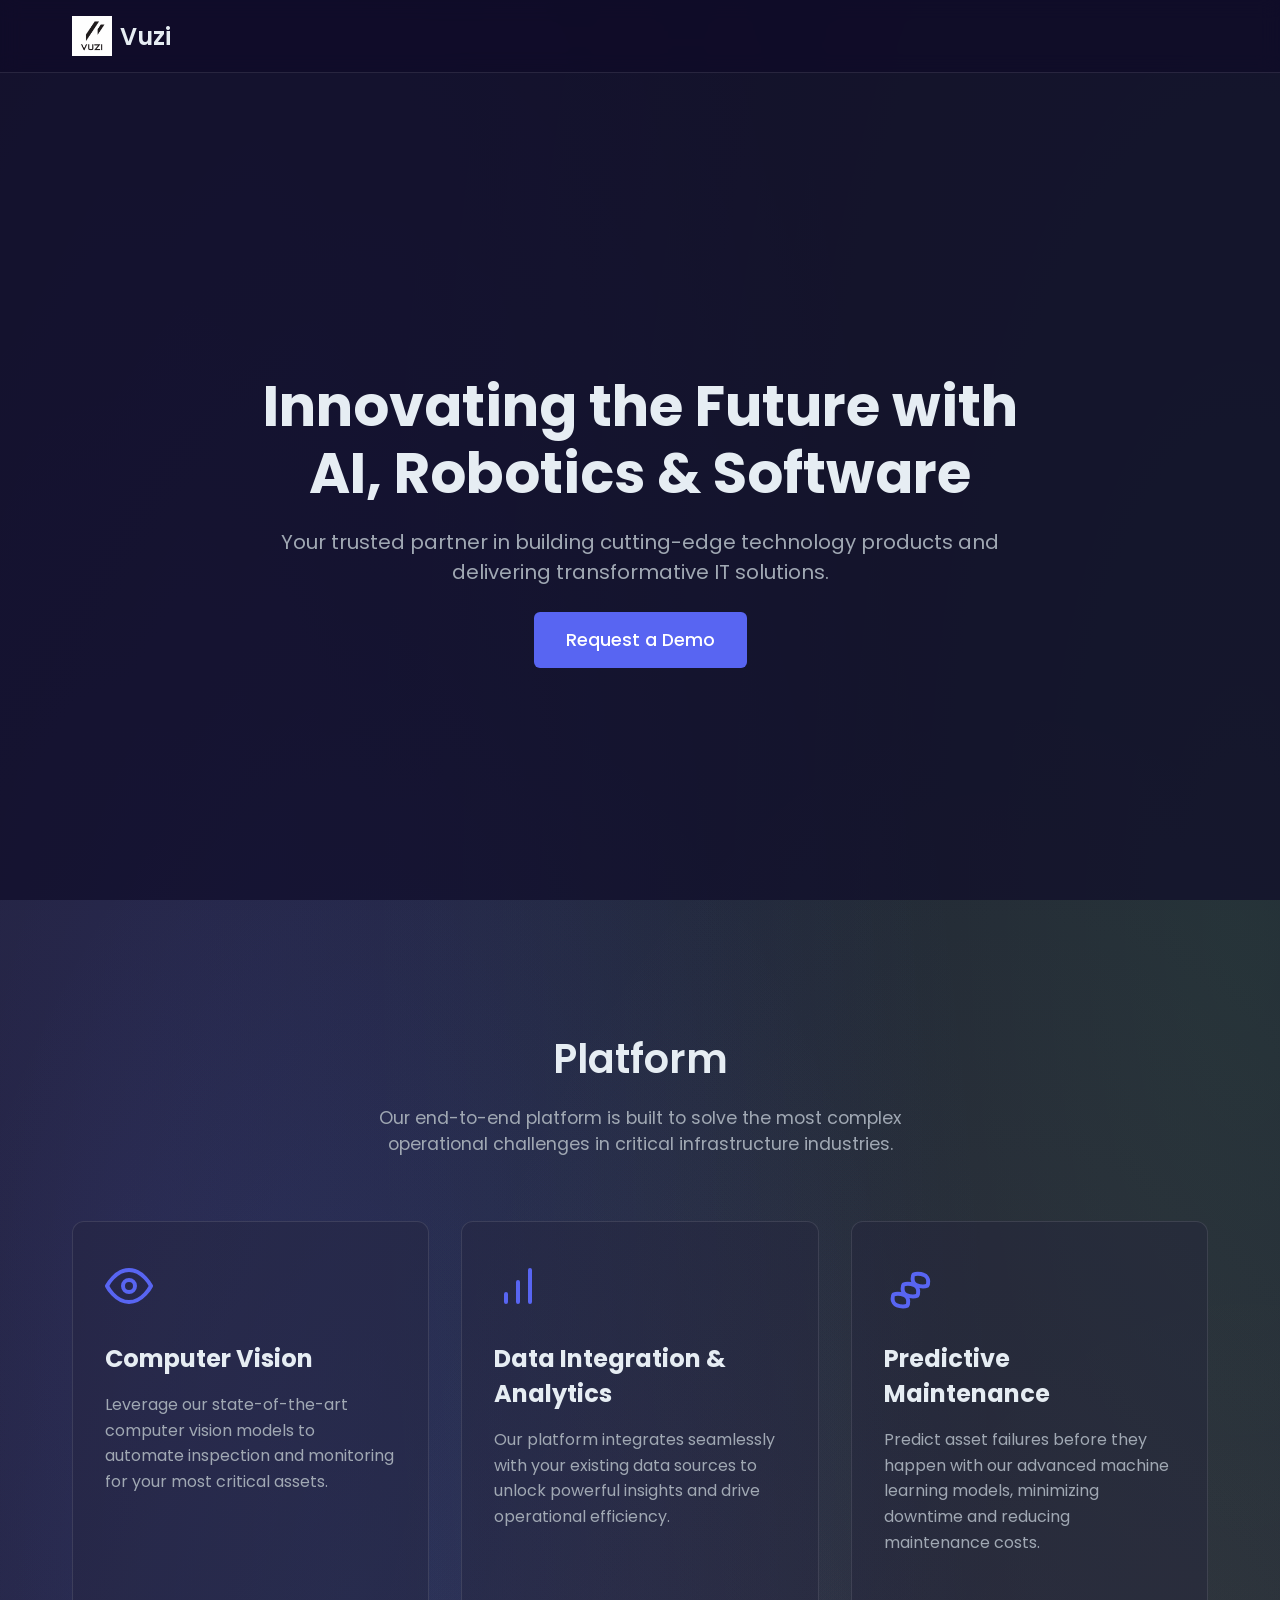
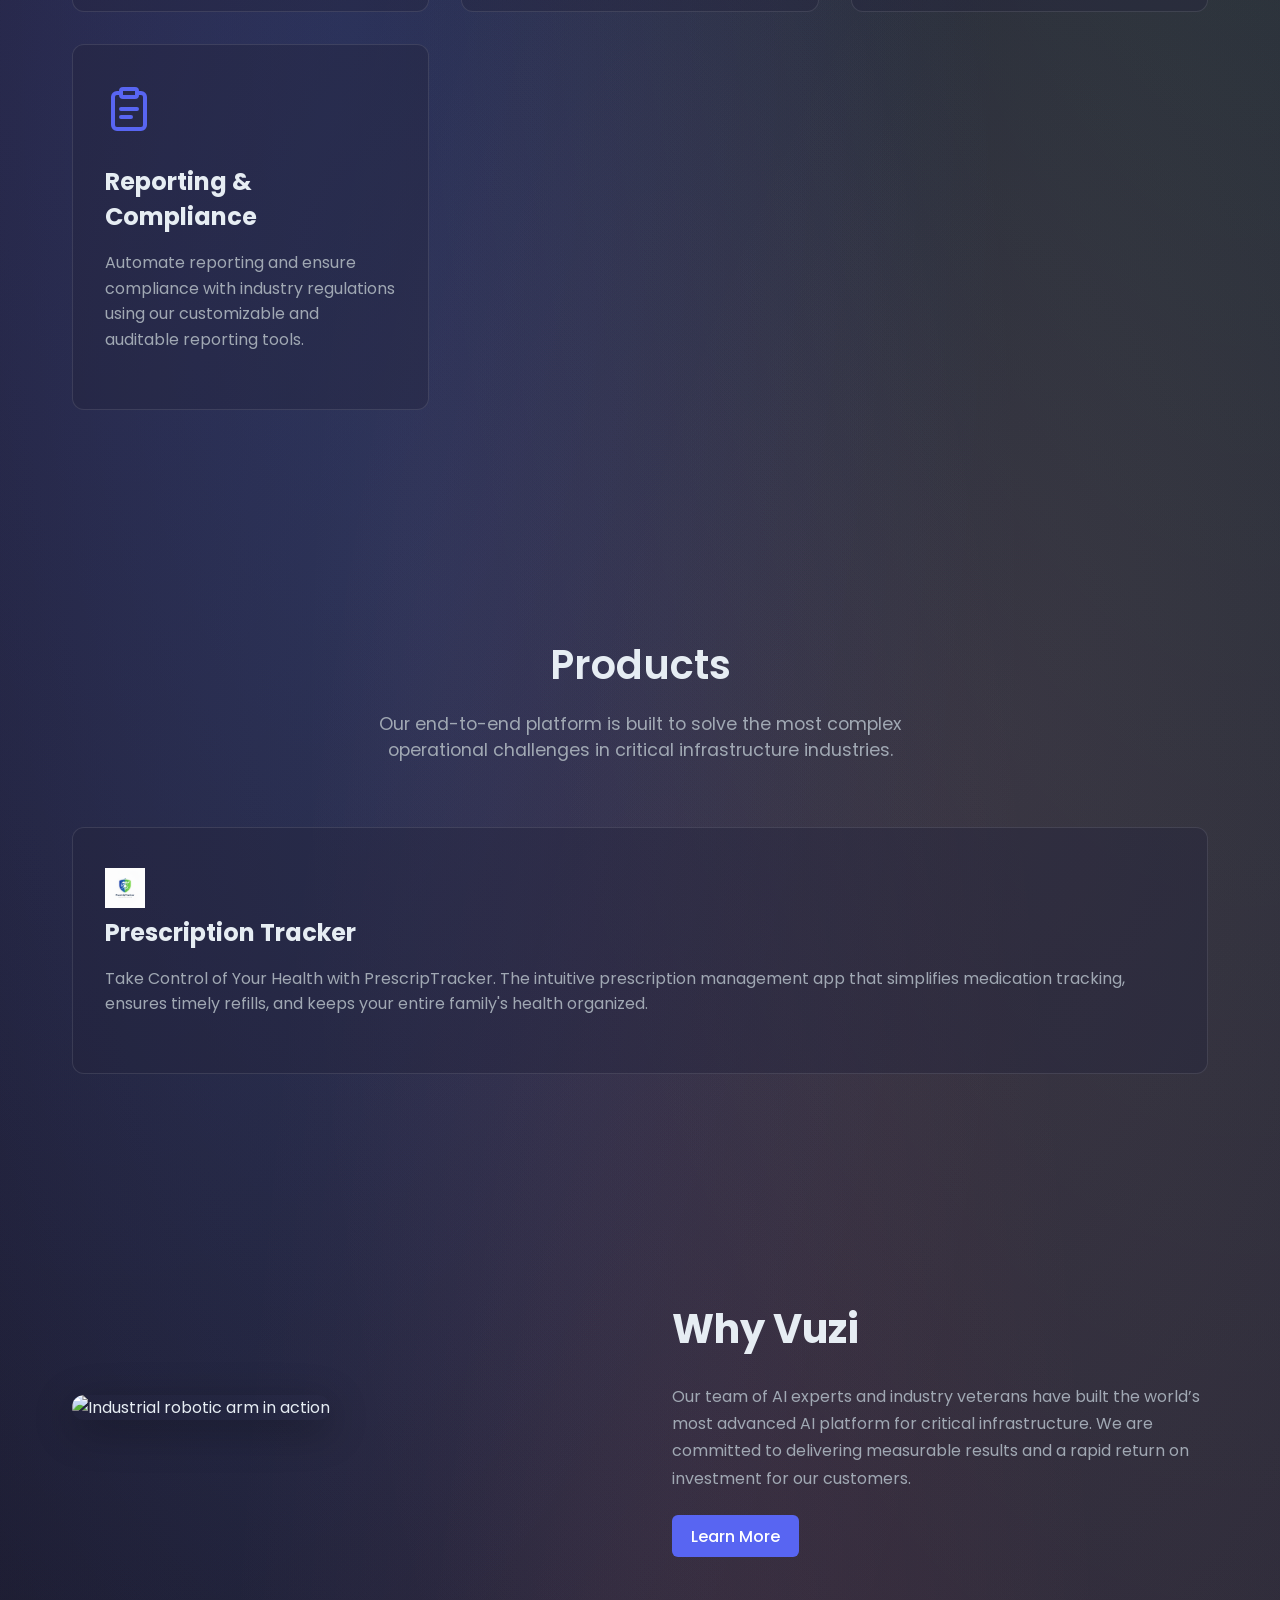
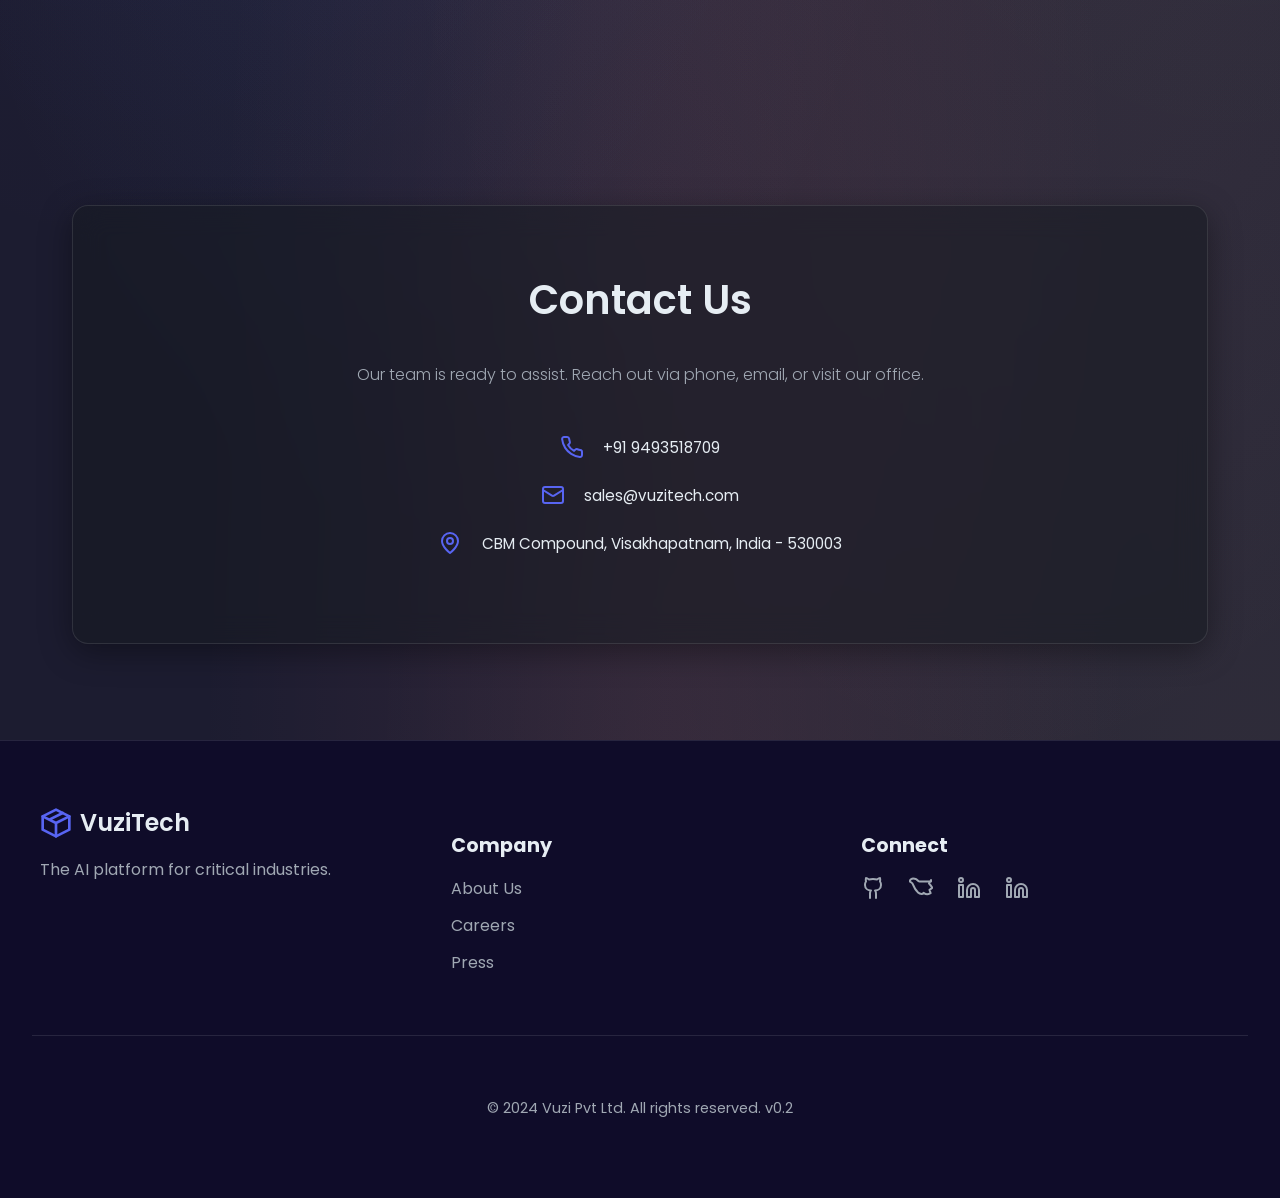
==== index.html @ 85453f7b "updated content" ====
<!DOCTYPE html>
<html lang="en">
  <head>
    <meta charset="UTF-8" />
    <meta name="viewport" content="width=device-width, initial-scale=1.0" />
    <title>Vuzi Tech Pvt Ltd - AI, Robotics & Software Solutions</title>
    <link rel="preconnect" href="https://fonts.googleapis.com">
    <link rel="preconnect" href="https://fonts.gstatic.com" crossorigin>
    <link href="https://fonts.googleapis.com/css2?family=Poppins:wght@300;400;500;600;700&display=swap" rel="stylesheet">
    <style>
      :root {
        --brand-color: #5865f2;
        --brand-color-light: #707bf3;
        --background-start: #0f0c29;
        --background-mid: #302b63;
        --background-end: #1c1c30;
        --card-background: rgba(22, 27, 34, 0.55);
        --text-primary: #e6edf3;
        --text-secondary: #a0a8b3;
        --border-color: rgba(255, 255, 255, 0.1);
        --input-border: #484f58;
        --button-bg: var(--brand-color);
        --button-hover-bg: var(--brand-color-light);
        --section-padding: 6rem 2rem;
      }

      html {
        scroll-behavior: smooth;
      }
      
      body {
        margin: 0;
        font-family: 'Poppins', sans-serif;
        color: var(--text-primary);
        -webkit-font-smoothing: antialiased;
        -moz-osx-font-smoothing: grayscale;
        background-color: var(--background-end);
        background-image: 
          radial-gradient(at 27% 37%, hsla(215, 98%, 61%, 0.1) 0px, transparent 50%),
          radial-gradient(at 97% 21%, hsla(125, 98%, 72%, 0.1) 0px, transparent 50%),
          radial-gradient(at 52% 99%, hsla(355, 98%, 76%, 0.1) 0px, transparent 50%),
          radial-gradient(at 10% 29%, hsla(256, 96%, 68%, 0.1) 0px, transparent 50%),
          radial-gradient(at 97% 96%, hsla(38, 60%, 74%, 0.1) 0px, transparent 50%),
          radial-gradient(at 33% 50%, hsla(222, 67%, 73%, 0.1) 0px, transparent 50%),
          radial-gradient(at 79% 53%, hsla(343, 68%, 79%, 0.1) 0px, transparent 50%);
        min-height: 100vh;
      }

      * {
        box-sizing: border-box;
      }
      
      .main-container {
        max-width: 1200px;
        margin: 0 auto;
        padding: 0 2rem;
      }

      /* --- Header --- */
      .header {
        position: fixed;
        top: 0;
        left: 0;
        right: 0;
        z-index: 1000;
        padding: 1rem 0;
        background: rgba(15, 12, 41, 0.8);
        backdrop-filter: blur(10px);
        -webkit-backdrop-filter: blur(10px);
        border-bottom: 1px solid var(--border-color);
        transition: background-color 0.3s ease;
      }

      .header-content {
        display: flex;
        justify-content: space-between;
        align-items: center;
        max-width: 1200px;
        margin: 0 auto;
        padding: 0 2rem;
      }

      .logo {
        display: flex;
        align-items: center;
        gap: 0.5rem;
        font-size: 1.5rem;
        font-weight: 600;
        color: var(--text-primary);
        text-decoration: none;
      }
      
      .logo svg {
        color: var(--brand-color);
      }

      .nav-links {
        display: flex;
        gap: 2rem;
      }

      .nav-link {
        color: var(--text-secondary);
        text-decoration: none;
        font-weight: 500;
        transition: color 0.3s ease;
      }

      .nav-link:hover {
        color: var(--text-primary);
      }
      
      .cta-button {
        background-color: var(--button-bg);
        color: white;
        padding: 0.6rem 1.2rem;
        border-radius: 6px;
        text-decoration: none;
        font-weight: 500;
        transition: background-color 0.3s ease;
      }
      
      .cta-button:hover {
        background-color: var(--button-hover-bg);
      }
      
      /* --- Hero Section --- */
      .hero {
        position: relative;
        min-height: 100vh;
        display: flex;
        align-items: center;
        text-align: center;
        padding-top: 80px; /* Header height */
        background-image: url('https://images.unsplash.com/photo-1518770660439-4636190af475?ixlib=rb-4.0.3&ixid=M3wxMjA3fDB8MHxwaG90by1wYWdlfHx8fGVufDB8fHx8fA%3D%3D&auto=format&fit=crop&w=1740&q=80');
        background-size: cover;
        background-position: center;
        background-attachment: fixed;
      }
      
      .hero::before {
        content: '';
        position: absolute;
        top: 0;
        left: 0;
        right: 0;
        bottom: 0;
        background: rgba(15, 12, 41, 0.7);
        z-index: 1;
      }

      .hero-content {
        position: relative;
        z-index: 2;
        max-width: 800px;
        margin: 0 auto;
      }
      
      .hero h1 {
        font-size: 3.5rem;
        font-weight: 700;
        margin-bottom: 1rem;
        line-height: 1.2;
      }
      
      .hero p {
        font-size: 1.25rem;
        color: var(--text-secondary);
        margin-bottom: 2.5rem;
      }
      
      /* --- Sections General --- */
      .section {
        padding: var(--section-padding);
      }
      
      .section-title {
        text-align: center;
        font-size: 2.5rem;
        font-weight: 600;
        margin-bottom: 1rem;
      }

      .section-subtitle {
        text-align: center;
        font-size: 1.1rem;
        color: var(--text-secondary);
        max-width: 600px;
        margin: 0 auto 4rem auto;
      }
      
      /* --- Trusted By Section --- */
      .trusted-by {
        padding-top: 0;
        padding-bottom: 4rem;
        background-color: var(--background-end);
        position: relative;
      }
      
      .trusted-by p {
        text-align: center;
        color: var(--text-secondary);
        margin-bottom: 2rem;
        font-weight: 500;
      }

      .logos-container {
        display: flex;
        justify-content: center;
        align-items: center;
        gap: 4rem;
        flex-wrap: wrap;
        filter: grayscale(1) brightness(1.5);
      }
      
      .logos-container svg {
        height: 40px;
        opacity: 0.7;
      }
      
      /* --- Features Section --- */
      .features-grid {
        display: grid;
        grid-template-columns: repeat(auto-fit, minmax(280px, 1fr));
        gap: 2rem;
      }
      
      .feature-card {
        background: rgba(36, 36, 62, 0.4);
        padding: 2.5rem 2rem;
        border-radius: 12px;
        border: 1px solid var(--border-color);
        transition: transform 0.3s ease, box-shadow 0.3s ease;
      }
      
      .feature-card:hover {
        transform: translateY(-5px);
        box-shadow: 0 8px 30px rgba(0,0,0,0.2), 0 0 15px var(--brand-color-light);
      }
      
      .feature-icon {
        color: var(--brand-color);
        margin-bottom: 1.5rem;
        width: 48px;
        height: 48px;
      }
      
      .feature-card h3 {
        font-size: 1.5rem;
        margin-top: 0;
        margin-bottom: 1rem;
      }
      
      .feature-card p {
        color: var(--text-secondary);
        line-height: 1.6;
      }

      /* --- Why Us Section --- */
      .why-us-content {
        display: grid;
        grid-template-columns: 1fr 1fr;
        gap: 4rem;
        align-items: center;
      }
      
      .why-us-image img {
        width: 100%;
        height: auto;
        border-radius: 12px;
        object-fit: cover;
        box-shadow: 0 10px 40px rgba(0,0,0,0.3);
      }
      
      .why-us-text h2 {
        font-size: 2.5rem;
        margin-bottom: 1.5rem;
      }
      
      .why-us-text p {
        color: var(--text-secondary);
        line-height: 1.7;
        margin-bottom: 2rem;
      }
      
      /* --- Contact Section --- */
      .contact-section {
         padding-bottom: 6rem;
      }
      .card {
        width: 100%;
        background: var(--card-background);
        backdrop-filter: blur(15px);
        -webkit-backdrop-filter: blur(15px);
        border-radius: 16px;
        overflow: hidden;
        border: 1px solid var(--border-color);
        box-shadow: 0 8px 32px 0 rgba(0, 0, 0, 0.37);
        margin-top: 4rem;
      }

      .contact-info {
        padding: 4rem;
        width: 100%;
        display: flex;
        flex-direction: column;
        justify-content: center;
        align-items: center;
        text-align: center;
      }
      
      .contact-info .heading {
        font-size: 2.5rem;
        font-weight: 600;
        margin: 0 0 1rem 0;
      }

      .contact-info .subheading {
        font-size: 1rem;
        font-weight: 300;
        color: var(--text-secondary);
        line-height: 1.6;
        margin-bottom: 3rem;
      }

      .info-item { display: flex; align-items: center; margin-bottom: 1.5rem; font-size: 0.95rem; }
      .info-icon { color: var(--brand-color); margin-right: 1.2rem; flex-shrink: 0; width: 24px; height: 24px;}
      .socials { margin-top: 2rem; display: flex; gap: 1.5rem; }
      .social-icon { color: var(--text-secondary); transition: color 0.3s ease, transform 0.3s ease; }
      .social-icon:hover { color: var(--brand-color); transform: scale(1.1); }
      
      /* --- Footer --- */
      .footer {
        background: var(--background-start);
        padding: 4rem 2rem;
        border-top: 1px solid var(--border-color);
      }
      .footer-content {
        display: grid;
        grid-template-columns: repeat(auto-fit, minmax(200px, 1fr));
        gap: 2rem;
        max-width: 1200px;
        margin: 0 auto;
      }
      .footer-column .logo { margin-bottom: 1rem; }
      .footer-column p { color: var(--text-secondary); line-height: 1.7; max-width: 300px; }
      .footer-column h4 { font-size: 1.2rem; margin-bottom: 1rem; }
      .footer-links { list-style: none; padding: 0; margin: 0; }
      .footer-links li { margin-bottom: 0.75rem; }
      .footer-links a { color: var(--text-secondary); text-decoration: none; transition: color 0.3s ease; }
      .footer-links a:hover { color: var(--text-primary); }
      .footer-bottom { text-align: center; color: var(--text-secondary); padding-top: 3rem; margin-top: 3rem; border-top: 1px solid var(--border-color); font-size: 0.9rem; }
      
      /* --- Responsive --- */
      @media (max-width: 992px) {
        .nav-links, .header .cta-button { display: none; } /* Hide for simplicity, could be a hamburger menu */
        .hero h1 { font-size: 2.8rem; }
        .hero p { font-size: 1.1rem; }
        .why-us-content { grid-template-columns: 1fr; }
        .why-us-image { margin-bottom: 2rem; max-width: 500px; margin-left: auto; margin-right: auto;}
        .contact-info { padding: 2.5rem; }
        .contact-info .heading { font-size: 2rem; }
      }
      
      @media (max-width: 768px) {
        :root { --section-padding: 4rem 1rem; }
        .main-container, .header-content { padding: 0 1rem; }
        .hero h1 { font-size: 2.2rem; }
        .logos-container { gap: 2rem; }
        .logos-container svg { height: 30px; }
      }
    </style>
  </head>
  <body>
    <header class="header">
        <div class="header-content">
            <a href="#" class="logo">
                <img src="logo1.jpeg" alt="Vuzi Tech Pvt Ltd Logo"  style="height: 40px; width: auto;">
                <span>Vuzi</span>
            </a>
        </div>
    </header>
    <main>
        <section class="hero">
            <div class="main-container">
                <div class="hero-content">
                    <h1> Innovating the Future with AI, Robotics & Software</h1>
                    <p>Your trusted partner in building cutting-edge technology products and delivering transformative IT solutions.
                        </p>
                    <a href="#contact" class="cta-button" style="padding: 1rem 2rem; font-size: 1.1rem;">Request a Demo</a>
                </div>
            </div>
        </section>
        <section id="features" class="section">
            <div class="main-container">
                <h2 class="section-title">Platform</h2>
                <p class="section-subtitle">Our end-to-end platform is built to solve the most complex operational challenges in critical infrastructure industries.</p>
                <div class="features-grid">
                    <div class="feature-card">
                        <svg class="feature-icon" viewBox="0 0 24 24" fill="none" xmlns="http://www.w3.org/2000/svg"><path d="M1 12C1 12 5 4 12 4C19 4 23 12 23 12C23 12 19 20 12 20C5 20 1 12 1 12Z" stroke="currentColor" stroke-width="2" stroke-linecap="round" stroke-linejoin="round"></path><path d="M12 15C13.6569 15 15 13.6569 15 12C15 10.3431 13.6569 9 12 9C10.3431 9 9 10.3431 9 12C9 13.6569 10.3431 15 12 15Z" stroke="currentColor" stroke-width="2" stroke-linecap="round" stroke-linejoin="round"></path></svg>
                        <h3>Computer Vision</h3>
                        <p>Leverage our state-of-the-art computer vision models to automate inspection and monitoring for your most critical assets.</p>
                    </div>
                    <div class="feature-card">
                        <svg class="feature-icon" viewBox="0 0 24 24" fill="none" xmlns="http://www.w3.org/2000/svg"><path d="M12 20V10M18 20V4M6 20V16" stroke="currentColor" stroke-width="2" stroke-linecap="round" stroke-linejoin="round"></path></svg>
                        <h3>Data Integration &amp; Analytics</h3>
                        <p>Our platform integrates seamlessly with your existing data sources to unlock powerful insights and drive operational efficiency.</p>
                    </div>
                    <div class="feature-card">
                        <svg class="feature-icon" viewBox="0 0 24 24" fill="none" xmlns="http://www.w3.org/2000/svg"><path d="M14.7 6.3C14.7 6.3 14.3 6.7 14.3 8.5C14.3 9.7 15.1 11.2 16.5 11.7C17.5 12.1 18.5 12.2 19.5 12.2C20.3 12.2 21 12.1 21.7 11.8C21.7 11.8 22.1 11.4 22.1 9.6C22.1 8.4 21.3 6.9 19.9 6.4C18.9 6 17.9 5.9 16.9 5.9C16.1 5.9 15.4 6 14.7 6.3Z" stroke="currentColor" stroke-width="2" stroke-linecap="round" stroke-linejoin="round"></path><path d="M9.7 11.3C9.7 11.3 9.3 11.7 9.3 13.5C9.3 14.7 10.1 16.2 11.5 16.7C12.5 17.1 13.5 17.2 14.5 17.2C15.3 17.2 16 17.1 16.7 16.8C16.7 16.8 17.1 16.4 17.1 14.6C17.1 13.4 16.3 11.9 14.9 11.4C13.9 11 12.9 10.9 11.9 10.9C11.1 10.9 10.4 11 9.7 11.3Z" stroke="currentColor" stroke-width="2" stroke-linecap="round" stroke-linejoin="round"></path><path d="M4.7 16.3C4.7 16.3 4.3 16.7 4.3 18.5C4.3 19.7 5.1 21.2 6.5 21.7C7.5 22.1 8.5 22.2 9.5 22.2C10.3 22.2 11 22.1 11.7 21.8C11.7 21.8 12.1 21.4 12.1 19.6C12.1 18.4 11.3 16.9 9.9 16.4C8.9 16 7.9 15.9 6.9 15.9C6.1 15.9 5.4 16 4.7 16.3Z" stroke="currentColor" stroke-width="2" stroke-linecap="round" stroke-linejoin="round"></path></svg>
                        <h3>Predictive Maintenance</h3>
                        <p>Predict asset failures before they happen with our advanced machine learning models, minimizing downtime and reducing maintenance costs.</p>
                    </div>
                    <div class="feature-card">
                        <svg class="feature-icon" viewBox="0 0 24 24" fill="none" xmlns="http://www.w3.org/2000/svg"><path d="M16 4h2a2 2 0 0 1 2 2v14a2 2 0 0 1-2 2H6a2 2 0 0 1-2-2V6a2 2 0 0 1 2-2h2" stroke="currentColor" stroke-width="2" stroke-linecap="round" stroke-linejoin="round"></path><rect x="8" y="2" width="8" height="4" rx="1" ry="1" stroke="currentColor" stroke-width="2" stroke-linecap="round" stroke-linejoin="round"></rect><path d="M8 12h8M8 16h5" stroke="currentColor" stroke-width="2" stroke-linecap="round" stroke-linejoin="round"></path></svg>
                        <h3>Reporting &amp; Compliance</h3>
                        <p>Automate reporting and ensure compliance with industry regulations using our customizable and auditable reporting tools.</p>
                    </div>
                </div>
            </div>
        </section>
        <section id="features" class="section">
            <div class="main-container">
                <h2 class="section-title">Products</h2>
                <p class="section-subtitle">Our end-to-end platform is built to solve the most complex operational challenges in critical infrastructure industries.</p>
                <div class="features-grid">
                    <div class="feature-card">
                        <img src="PrescripTracker.png" alt="Prescription Tracker"  style="height: 40px; width: auto;">
                        <h3>Prescription Tracker</h3>
                        <p>Take Control of Your Health with PrescripTracker. The intuitive prescription management app that simplifies medication tracking, ensures timely refills, and keeps your entire family's health organized.</p>
                    </div>

        </section>
        <section id="why-us" class="section">
            <div class="main-container">
                <div class="why-us-content">
                    <div class="why-us-image">
                        <img src="https://images.unsplash.com/photo-1621947081720-86970823b77a?ixlib=rb-4.0.3&amp;ixid=M3wxMjA3fDB8MHxwaG90by1wYWdlfHx8fGVufDB8fHx8fA%3D%3D&amp;auto=format&amp;fit=crop&amp;w=1740&amp;q=80" alt="Industrial robotic arm in action" />
                    </div>
                    <div class="why-us-text">
                        <h2>Why Vuzi</h2>
                        <p>Our team of AI experts and industry veterans have built the world’s most advanced AI platform for critical infrastructure. We are committed to delivering measurable results and a rapid return on investment for our customers.</p>
                        <a href="#contact" class="cta-button">Learn More</a>
                    </div>
                </div>
            </div>
        </section>
        <section id="contact" class="section contact-section">
            <div class="main-container">
                <div class="card">
                    <section class="contact-info">
                        <h3 class="heading">Contact Us</h3>
                        <p class="subheading">Our team is ready to assist. Reach out via phone, email, or visit our office.</p>
                        <div class="info-item">
                            <svg class="info-icon" xmlns="http://www.w3.org/2000/svg" viewBox="0 0 24 24" fill="none" stroke="currentColor" stroke-width="2" stroke-linecap="round" stroke-linejoin="round"><path d="M22 16.92v3a2 2 0 0 1-2.18 2 19.79 19.79 0 0 1-8.63-3.07 19.5 19.5 0 0 1-6-6 19.79 19.79 0 0 1-3.07-8.67A2 2 0 0 1 4.11 2h3a2 2 0 0 1 2 1.72 12.84 12.84 0 0 0 .7 2.81 2 2 0 0 1-.45 2.11L8.09 9.91a16 16 0 0 0 6 6l1.27-1.27a2 2 0 0 1 2.11-.45 12.84 12.84 0 0 0 2.81.7A2 2 0 0 1 22 16.92z"></path></svg>
                            <span>+91 9493518709</span>
                        </div>
                        <div class="info-item">
                            <svg class="info-icon" xmlns="http://www.w3.org/2000/svg" viewBox="0 0 24 24" fill="none" stroke="currentColor" stroke-width="2" stroke-linecap="round" stroke-linejoin="round"><rect width="20" height="16" x="2" y="4" rx="2"></rect><path d="m22 7-8.97 5.7a1.94 1.94 0 0 1-2.06 0L2 7"></path></svg>
                            <span>sales@vuzitech.com</span>
                        </div>
                        <div class="info-item">
                            <svg class="info-icon" xmlns="http://www.w3.org/2000/svg" viewBox="0 0 24 24" fill="none" stroke="currentColor" stroke-width="2" stroke-linecap="round" stroke-linejoin="round"><path d="M20 10c0 6-8 12-8 12s-8-6-8-12a8 8 0 0 1 16 0Z"></path><circle cx="12" cy="10" r="3"></circle></svg>
                            <span>CBM Compound, Visakhapatnam, India - 530003</span>
                        </div>
                    </section>
                </div>
            </div>
        </section>
    </main>
    <footer class="footer">
        <div class="footer-content">
            <div class="footer-column">
                <a href="#" class="logo">
                    <svg width="32" height="32" viewBox="0 0 24 24" fill="none" xmlns="http://www.w3.org/2000/svg"><path d="M12 2L2 7V17L12 22L22 17V7L12 2Z" stroke="currentColor" stroke-width="2" stroke-linecap="round" stroke-linejoin="round"></path><path d="M2 7L12 12M12 22V12M22 7L12 12M17 4.5L7 9.5" stroke="currentColor" stroke-width="2" stroke-linecap="round" stroke-linejoin="round"></path></svg>
                    <span>VuziTech</span>
                </a>
                <p>The AI platform for critical industries.</p>
            </div>
            <div class="footer-column">
                <h4>Company</h4>
                <ul class="footer-links">
                    <li><a href="#">About Us</a></li>
                    <li><a href="#">Careers</a></li>
                    <li><a href="#">Press</a></li>
                </ul>
            </div>
            <div class="footer-column">
                <h4>Connect</h4>
                <div class="socials" style="margin-top: 0;">
                    <a href="#" aria-label="Github" class="social-icon"><svg xmlns="http://www.w3.org/2000/svg" width="24" height="24" viewBox="0 0 24 24" fill="none" stroke="currentColor" stroke-width="2" stroke-linecap="round" stroke-linejoin="round"><path d="M15 22v-4a4.8 4.8 0 0 0-1-3.5c3 0 6-2 6-5.5.08-1.25-.27-2.48-1-3.5.28-1.15.28-2.35 0-3.5 0 0-1 0-3 1.5-2.64-.5-5.36-.5-8 0C6 2 5 2 5 2c-.3 1.15-.3 2.35 0 3.5A5.403 5.403 0 0 0 4 9c0 3.5 3 5.5 6 5.5-.39.49-.68 1.05-.85 1.65-.17.6-.22 1.23-.15 1.85v4"></path></svg></a>
                    <a href="#" aria-label="Twitter" class="social-icon"><svg xmlns="http://www.w3.org/2000/svg" width="24" height="24" viewBox="0 0 24 24" fill="none" stroke="currentColor" stroke-width="2" stroke-linecap="round" stroke-linejoin="round"><path d="M22 4s-.7 2.1-2 3.4c1.6 1.4 3.3 4.4 3.3 4.4s-1.4 1.4-2.8 2.1c.5 1.4 1.1 3.2 1.1 3.2s-2.1 1.1-3.5 1.1c-1.1 0-2.1-.5-3.5-1.4 0 0-.8 1.1-2.1 1.1-1.4 0-2.8-.8-3.5-1.4 0 0-1.4-1.8-2.8-3.5 0 0-2.1-4.2-2.8-5.6 0 0-1.4-1.4-2.8-2.1 0 0 .5-1.1 1.4-2.1 0 0 1.1-.8 2.1-.8 2.1 0 2.8.8 3.5 1.1 1.1 1.1 2.1 2.1 2.8 2.1H22z"></path></svg></a>
                    <a href="#" aria-label="LinkedIn" class="social-icon"><svg xmlns="http://www.w3.org/2000/svg" width="24" height="24" viewBox="0 0 24 24" fill="none" stroke="currentColor" stroke-width="2" stroke-linecap="round" stroke-linejoin="round"><path d="M16 8a6 6 0 0 1 6 6v7h-4v-7a2 2 0 0 0-2-2 2 2 0 0 0-2 2v7h-4v-7a6 6 0 0 1 6-6z"></path><rect width="4" height="12" x="2" y="9"></rect><circle cx="4" cy="4" r="2"></circle></svg></a>
                    <a href="#" aria-label="Instagram" class="social-icon"><svg xmlns="http://www.w3.org/2000/svg" width="24" height="24" viewBox="0 0 24 24" fill="none" stroke="currentColor" stroke-width="2" stroke-linecap="round" stroke-linejoin="round"><path d="M16 8a6 6 0 0 1 6 6v7h-4v-7a2 2 0 0 0-2-2 2 2 0 0 0-2 2v7h-4v-7a6 6 0 0 1 6-6z"></path><rect width="4" height="12" x="2" y="9"></rect><circle cx="4" cy="4" r="2"></circle></svg></a>
                </div>
            </div>
        </div>
        <div class="footer-bottom">
            <p>&copy; 2024 Vuzi Pvt Ltd. All rights reserved. v0.2</p>
        </div>
    </footer>
  </body>
</html>
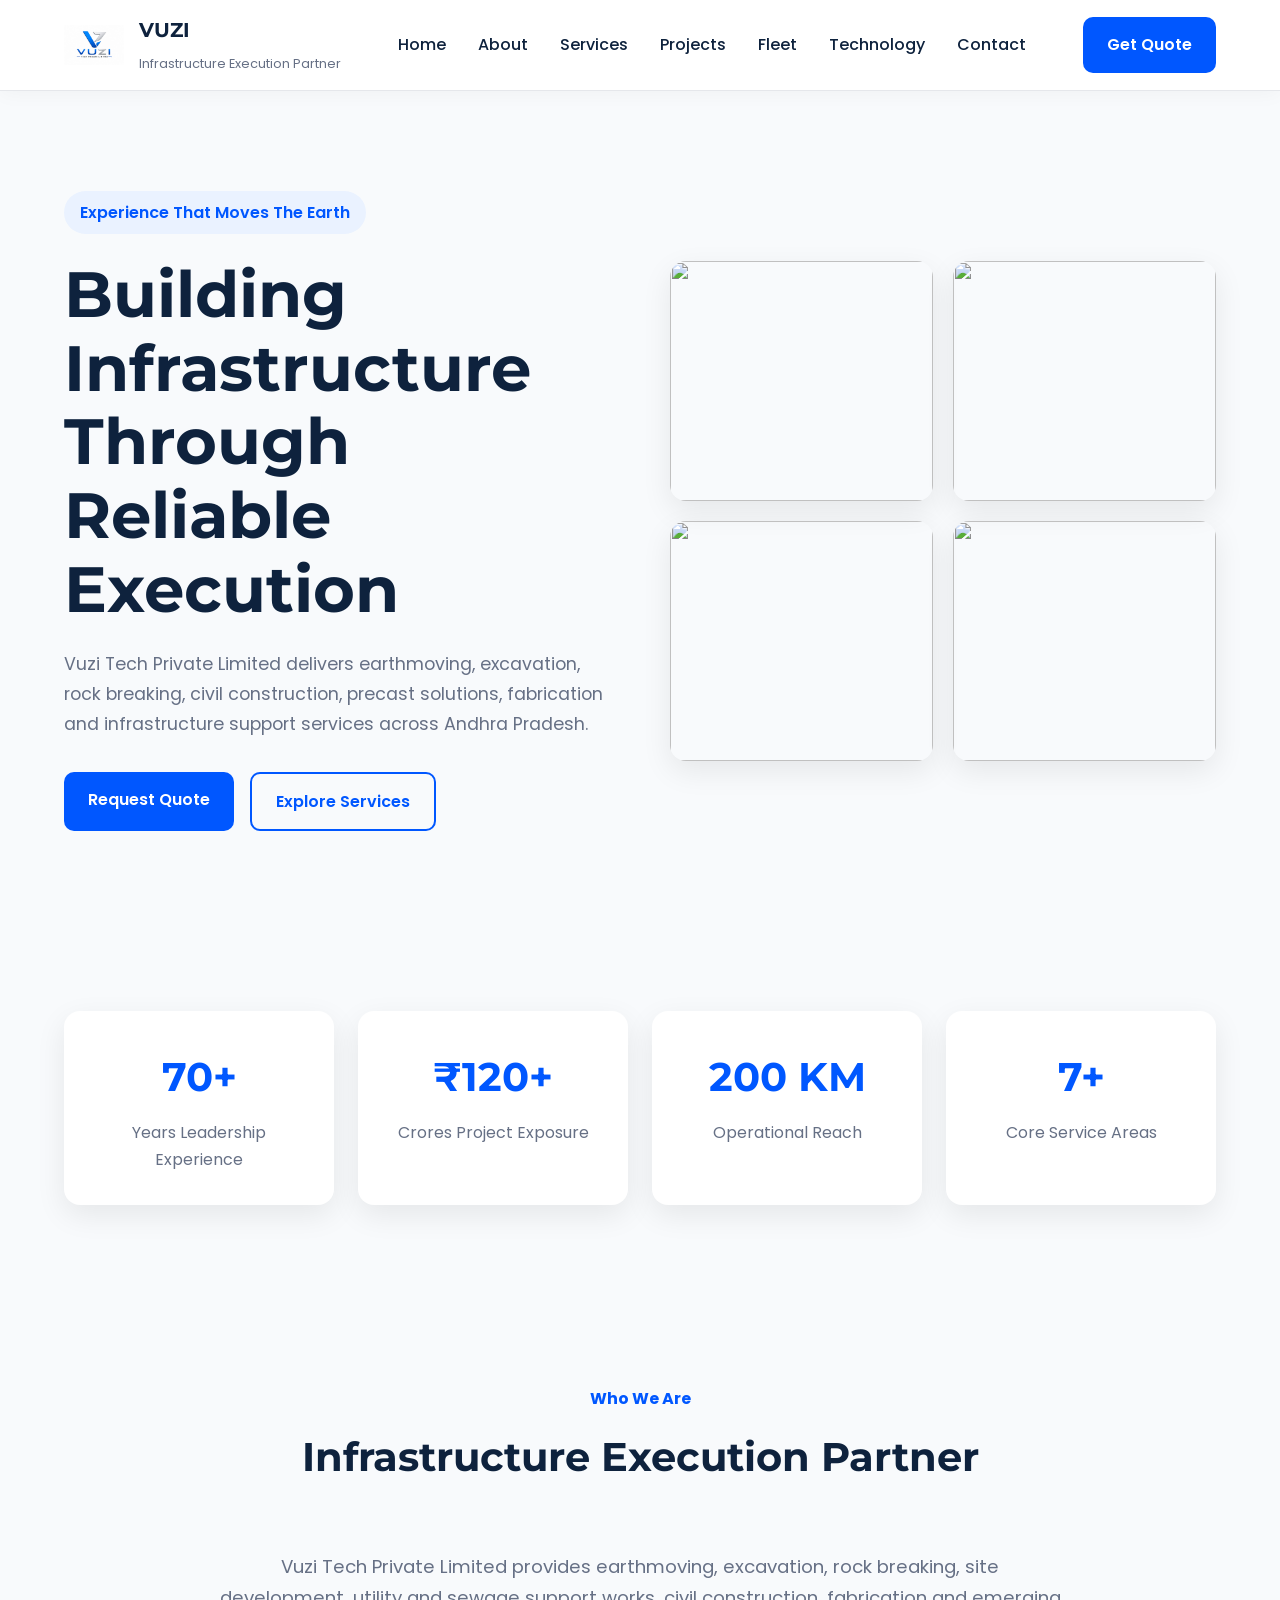
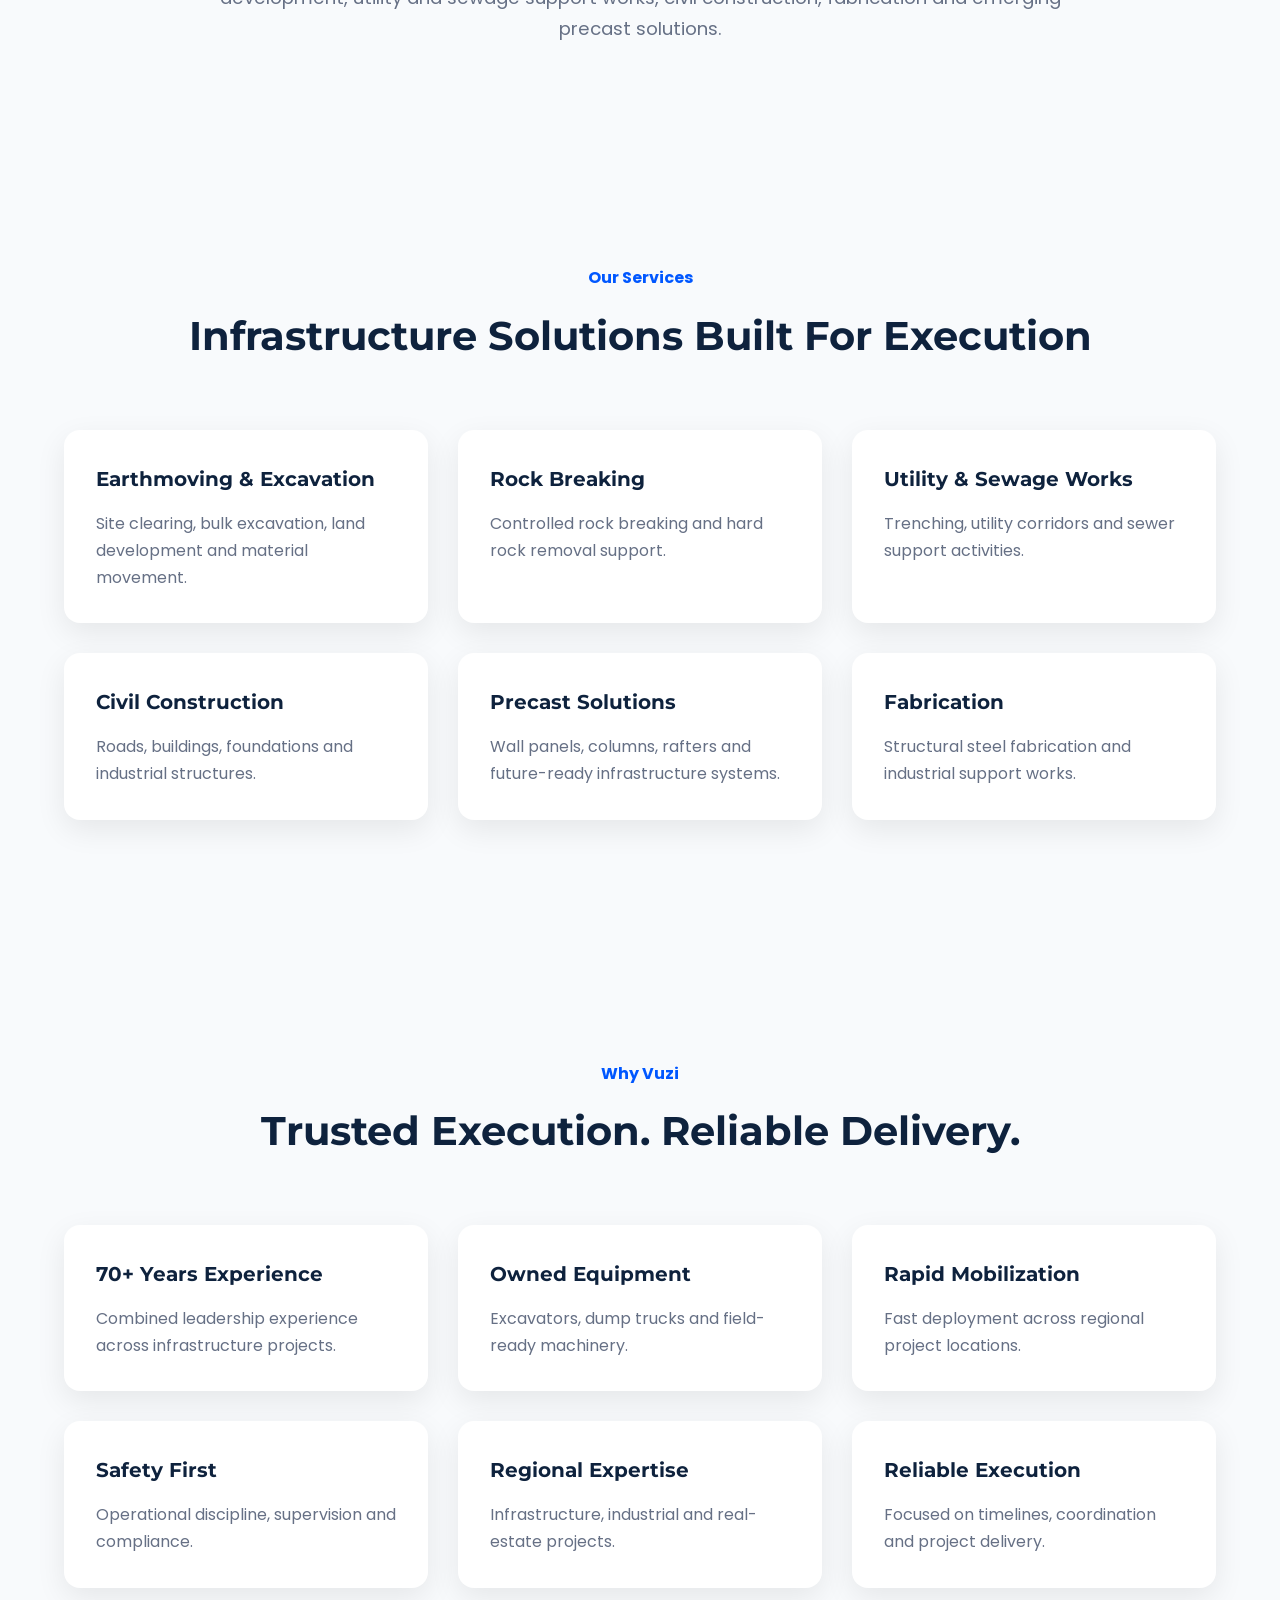
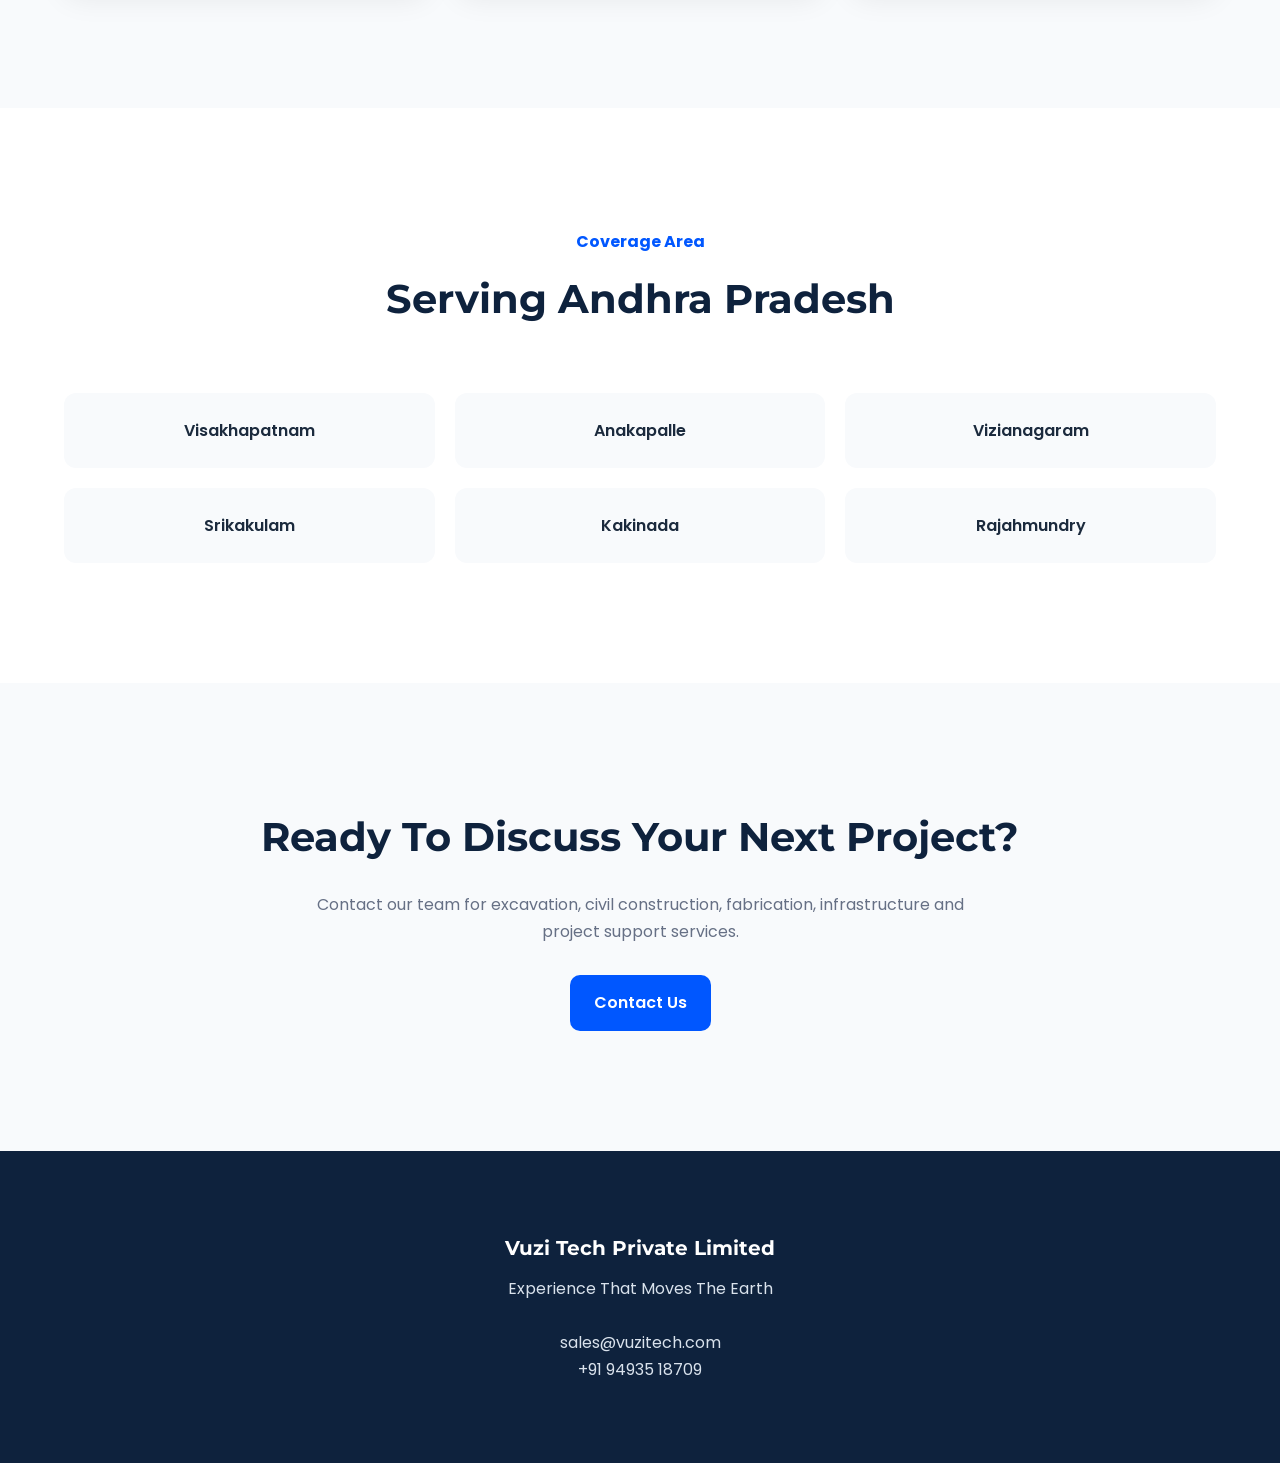
==== commit 88f437a9: "v2 website pages complete" ====
--- a/index.html
+++ b/index.html
@@ -1,503 +1,378 @@
 <!DOCTYPE html>
+
 <html lang="en">
-  <head>
-    <meta charset="UTF-8" />
-    <meta name="viewport" content="width=device-width, initial-scale=1.0" />
-    <title>Vuzi Tech Pvt Ltd - AI, Robotics & Software Solutions</title>
-    <link rel="preconnect" href="https://fonts.googleapis.com">
-    <link rel="preconnect" href="https://fonts.gstatic.com" crossorigin>
-    <link href="https://fonts.googleapis.com/css2?family=Poppins:wght@300;400;500;600;700&display=swap" rel="stylesheet">
-    <style>
-      :root {
-        --brand-color: #5865f2;
-        --brand-color-light: #707bf3;
-        --background-start: #0f0c29;
-        --background-mid: #302b63;
-        --background-end: #1c1c30;
-        --card-background: rgba(22, 27, 34, 0.55);
-        --text-primary: #e6edf3;
-        --text-secondary: #a0a8b3;
-        --border-color: rgba(255, 255, 255, 0.1);
-        --input-border: #484f58;
-        --button-bg: var(--brand-color);
-        --button-hover-bg: var(--brand-color-light);
-        --section-padding: 6rem 2rem;
-      }
-
-      html {
-        scroll-behavior: smooth;
-      }
-      
-      body {
-        margin: 0;
-        font-family: 'Poppins', sans-serif;
-        color: var(--text-primary);
-        -webkit-font-smoothing: antialiased;
-        -moz-osx-font-smoothing: grayscale;
-        background-color: var(--background-end);
-        background-image: 
-          radial-gradient(at 27% 37%, hsla(215, 98%, 61%, 0.1) 0px, transparent 50%),
-          radial-gradient(at 97% 21%, hsla(125, 98%, 72%, 0.1) 0px, transparent 50%),
-          radial-gradient(at 52% 99%, hsla(355, 98%, 76%, 0.1) 0px, transparent 50%),
-          radial-gradient(at 10% 29%, hsla(256, 96%, 68%, 0.1) 0px, transparent 50%),
-          radial-gradient(at 97% 96%, hsla(38, 60%, 74%, 0.1) 0px, transparent 50%),
-          radial-gradient(at 33% 50%, hsla(222, 67%, 73%, 0.1) 0px, transparent 50%),
-          radial-gradient(at 79% 53%, hsla(343, 68%, 79%, 0.1) 0px, transparent 50%);
-        min-height: 100vh;
-      }
-
-      * {
-        box-sizing: border-box;
-      }
-      
-      .main-container {
-        max-width: 1200px;
-        margin: 0 auto;
-        padding: 0 2rem;
-      }
-
-      /* --- Header --- */
-      .header {
-        position: fixed;
-        top: 0;
-        left: 0;
-        right: 0;
-        z-index: 1000;
-        padding: 1rem 0;
-        background: rgba(15, 12, 41, 0.8);
-        backdrop-filter: blur(10px);
-        -webkit-backdrop-filter: blur(10px);
-        border-bottom: 1px solid var(--border-color);
-        transition: background-color 0.3s ease;
-      }
-
-      .header-content {
-        display: flex;
-        justify-content: space-between;
-        align-items: center;
-        max-width: 1200px;
-        margin: 0 auto;
-        padding: 0 2rem;
-      }
-
-      .logo {
-        display: flex;
-        align-items: center;
-        gap: 0.5rem;
-        font-size: 1.5rem;
-        font-weight: 600;
-        color: var(--text-primary);
-        text-decoration: none;
-      }
-      
-      .logo svg {
-        color: var(--brand-color);
-      }
-
-      .nav-links {
-        display: flex;
-        gap: 2rem;
-      }
-
-      .nav-link {
-        color: var(--text-secondary);
-        text-decoration: none;
-        font-weight: 500;
-        transition: color 0.3s ease;
-      }
-
-      .nav-link:hover {
-        color: var(--text-primary);
-      }
-      
-      .cta-button {
-        background-color: var(--button-bg);
-        color: white;
-        padding: 0.6rem 1.2rem;
-        border-radius: 6px;
-        text-decoration: none;
-        font-weight: 500;
-        transition: background-color 0.3s ease;
-      }
-      
-      .cta-button:hover {
-        background-color: var(--button-hover-bg);
-      }
-      
-      /* --- Hero Section --- */
-      .hero {
-        position: relative;
-        min-height: 100vh;
-        display: flex;
-        align-items: center;
-        text-align: center;
-        padding-top: 80px; /* Header height */
-        background-image: url('https://images.unsplash.com/photo-1518770660439-4636190af475?ixlib=rb-4.0.3&ixid=M3wxMjA3fDB8MHxwaG90by1wYWdlfHx8fGVufDB8fHx8fA%3D%3D&auto=format&fit=crop&w=1740&q=80');
-        background-size: cover;
-        background-position: center;
-        background-attachment: fixed;
-      }
-      
-      .hero::before {
-        content: '';
-        position: absolute;
-        top: 0;
-        left: 0;
-        right: 0;
-        bottom: 0;
-        background: rgba(15, 12, 41, 0.7);
-        z-index: 1;
-      }
-
-      .hero-content {
-        position: relative;
-        z-index: 2;
-        max-width: 800px;
-        margin: 0 auto;
-      }
-      
-      .hero h1 {
-        font-size: 3.5rem;
-        font-weight: 700;
-        margin-bottom: 1rem;
-        line-height: 1.2;
-      }
-      
-      .hero p {
-        font-size: 1.25rem;
-        color: var(--text-secondary);
-        margin-bottom: 2.5rem;
-      }
-      
-      /* --- Sections General --- */
-      .section {
-        padding: var(--section-padding);
-      }
-      
-      .section-title {
-        text-align: center;
-        font-size: 2.5rem;
-        font-weight: 600;
-        margin-bottom: 1rem;
-      }
-
-      .section-subtitle {
-        text-align: center;
-        font-size: 1.1rem;
-        color: var(--text-secondary);
-        max-width: 600px;
-        margin: 0 auto 4rem auto;
-      }
-      
-      /* --- Trusted By Section --- */
-      .trusted-by {
-        padding-top: 0;
-        padding-bottom: 4rem;
-        background-color: var(--background-end);
-        position: relative;
-      }
-      
-      .trusted-by p {
-        text-align: center;
-        color: var(--text-secondary);
-        margin-bottom: 2rem;
-        font-weight: 500;
-      }
-
-      .logos-container {
-        display: flex;
-        justify-content: center;
-        align-items: center;
-        gap: 4rem;
-        flex-wrap: wrap;
-        filter: grayscale(1) brightness(1.5);
-      }
-      
-      .logos-container svg {
-        height: 40px;
-        opacity: 0.7;
-      }
-      
-      /* --- Features Section --- */
-      .features-grid {
-        display: grid;
-        grid-template-columns: repeat(auto-fit, minmax(280px, 1fr));
-        gap: 2rem;
-      }
-      
-      .feature-card {
-        background: rgba(36, 36, 62, 0.4);
-        padding: 2.5rem 2rem;
-        border-radius: 12px;
-        border: 1px solid var(--border-color);
-        transition: transform 0.3s ease, box-shadow 0.3s ease;
-      }
-      
-      .feature-card:hover {
-        transform: translateY(-5px);
-        box-shadow: 0 8px 30px rgba(0,0,0,0.2), 0 0 15px var(--brand-color-light);
-      }
-      
-      .feature-icon {
-        color: var(--brand-color);
-        margin-bottom: 1.5rem;
-        width: 48px;
-        height: 48px;
-      }
-      
-      .feature-card h3 {
-        font-size: 1.5rem;
-        margin-top: 0;
-        margin-bottom: 1rem;
-      }
-      
-      .feature-card p {
-        color: var(--text-secondary);
-        line-height: 1.6;
-      }
-
-      /* --- Why Us Section --- */
-      .why-us-content {
-        display: grid;
-        grid-template-columns: 1fr 1fr;
-        gap: 4rem;
-        align-items: center;
-      }
-      
-      .why-us-image img {
-        width: 100%;
-        height: auto;
-        border-radius: 12px;
-        object-fit: cover;
-        box-shadow: 0 10px 40px rgba(0,0,0,0.3);
-      }
-      
-      .why-us-text h2 {
-        font-size: 2.5rem;
-        margin-bottom: 1.5rem;
-      }
-      
-      .why-us-text p {
-        color: var(--text-secondary);
-        line-height: 1.7;
-        margin-bottom: 2rem;
-      }
-      
-      /* --- Contact Section --- */
-      .contact-section {
-         padding-bottom: 6rem;
-      }
-      .card {
-        width: 100%;
-        background: var(--card-background);
-        backdrop-filter: blur(15px);
-        -webkit-backdrop-filter: blur(15px);
-        border-radius: 16px;
-        overflow: hidden;
-        border: 1px solid var(--border-color);
-        box-shadow: 0 8px 32px 0 rgba(0, 0, 0, 0.37);
-        margin-top: 4rem;
-      }
-
-      .contact-info {
-        padding: 4rem;
-        width: 100%;
-        display: flex;
-        flex-direction: column;
-        justify-content: center;
-        align-items: center;
-        text-align: center;
-      }
-      
-      .contact-info .heading {
-        font-size: 2.5rem;
-        font-weight: 600;
-        margin: 0 0 1rem 0;
-      }
-
-      .contact-info .subheading {
-        font-size: 1rem;
-        font-weight: 300;
-        color: var(--text-secondary);
-        line-height: 1.6;
-        margin-bottom: 3rem;
-      }
-
-      .info-item { display: flex; align-items: center; margin-bottom: 1.5rem; font-size: 0.95rem; }
-      .info-icon { color: var(--brand-color); margin-right: 1.2rem; flex-shrink: 0; width: 24px; height: 24px;}
-      .socials { margin-top: 2rem; display: flex; gap: 1.5rem; }
-      .social-icon { color: var(--text-secondary); transition: color 0.3s ease, transform 0.3s ease; }
-      .social-icon:hover { color: var(--brand-color); transform: scale(1.1); }
-      
-      /* --- Footer --- */
-      .footer {
-        background: var(--background-start);
-        padding: 4rem 2rem;
-        border-top: 1px solid var(--border-color);
-      }
-      .footer-content {
-        display: grid;
-        grid-template-columns: repeat(auto-fit, minmax(200px, 1fr));
-        gap: 2rem;
-        max-width: 1200px;
-        margin: 0 auto;
-      }
-      .footer-column .logo { margin-bottom: 1rem; }
-      .footer-column p { color: var(--text-secondary); line-height: 1.7; max-width: 300px; }
-      .footer-column h4 { font-size: 1.2rem; margin-bottom: 1rem; }
-      .footer-links { list-style: none; padding: 0; margin: 0; }
-      .footer-links li { margin-bottom: 0.75rem; }
-      .footer-links a { color: var(--text-secondary); text-decoration: none; transition: color 0.3s ease; }
-      .footer-links a:hover { color: var(--text-primary); }
-      .footer-bottom { text-align: center; color: var(--text-secondary); padding-top: 3rem; margin-top: 3rem; border-top: 1px solid var(--border-color); font-size: 0.9rem; }
-      
-      /* --- Responsive --- */
-      @media (max-width: 992px) {
-        .nav-links, .header .cta-button { display: none; } /* Hide for simplicity, could be a hamburger menu */
-        .hero h1 { font-size: 2.8rem; }
-        .hero p { font-size: 1.1rem; }
-        .why-us-content { grid-template-columns: 1fr; }
-        .why-us-image { margin-bottom: 2rem; max-width: 500px; margin-left: auto; margin-right: auto;}
-        .contact-info { padding: 2.5rem; }
-        .contact-info .heading { font-size: 2rem; }
-      }
-      
-      @media (max-width: 768px) {
-        :root { --section-padding: 4rem 1rem; }
-        .main-container, .header-content { padding: 0 1rem; }
-        .hero h1 { font-size: 2.2rem; }
-        .logos-container { gap: 2rem; }
-        .logos-container svg { height: 30px; }
-      }
-    </style>
-  </head>
-  <body>
-    <header class="header">
-        <div class="header-content">
-            <a href="#" class="logo">
-                <img src="logo1.jpeg" alt="Vuzi Tech Pvt Ltd Logo"  style="height: 40px; width: auto;">
-                <span>Vuzi</span>
+<head>
+    <meta charset="UTF-8">
+    <meta name="viewport" content="width=device-width, initial-scale=1.0">
+
+
+<title>Vuzi Tech Private Limited | Infrastructure Execution Partner</title>
+
+<meta name="description"
+      content="Earthmoving, Excavation, Rock Breaking, Civil Construction, Site Development, Precast Solutions and Fabrication Services across Andhra Pradesh.">
+
+<link rel="preconnect" href="https://fonts.googleapis.com">
+<link rel="preconnect" href="https://fonts.gstatic.com" crossorigin>
+
+<link href="https://fonts.googleapis.com/css2?family=Montserrat:wght@500;600;700;800&family=Poppins:wght@300;400;500;600&display=swap"
+      rel="stylesheet">
+
+<link rel="stylesheet" href="css/style.css">
+
+
+</head>
+
+<body>
+
+<header class="header">
+
+
+<div class="container">
+
+    <a href="index.html" class="logo">
+
+        <img src="assets/logo/vuzi-logo.jpeg" alt="Vuzi Logo">
+
+        <div>
+            <h3>VUZI</h3>
+            <span>Infrastructure Execution Partner</span>
+        </div>
+
+    </a>
+
+    <nav>
+
+        <ul>
+
+            <li><a href="index.html">Home</a></li>
+            <li><a href="about.html">About</a></li>
+            <li><a href="services.html">Services</a></li>
+            <li><a href="projects.html">Projects</a></li>
+            <li><a href="fleet.html">Fleet</a></li>
+            <li><a href="technology.html">Technology</a></li>
+            <li><a href="contact.html">Contact</a></li>
+
+        </ul>
+
+    </nav>
+
+    <a href="contact.html" class="btn-primary">
+        Get Quote
+    </a>
+
+</div>
+
+
+</header>
+
+<section class="hero">
+
+
+<div class="container hero-grid">
+
+    <div class="hero-content">
+
+        <div class="tagline">
+            Experience That Moves The Earth
+        </div>
+
+        <h1>
+            Building Infrastructure Through Reliable Execution
+        </h1>
+
+        <p>
+
+            Vuzi Tech Private Limited delivers earthmoving,
+            excavation, rock breaking, civil construction,
+            precast solutions, fabrication and infrastructure
+            support services across Andhra Pradesh.
+
+        </p>
+
+        <div class="hero-buttons">
+
+            <a href="contact.html" class="btn-primary">
+                Request Quote
             </a>
-        </div>
-    </header>
-    <main>
-        <section class="hero">
-            <div class="main-container">
-                <div class="hero-content">
-                    <h1> Innovating the Future with AI, Robotics & Software</h1>
-                    <p>Your trusted partner in building cutting-edge technology products and delivering transformative IT solutions.
-                        </p>
-                    <a href="#contact" class="cta-button" style="padding: 1rem 2rem; font-size: 1.1rem;">Request a Demo</a>
-                </div>
-            </div>
-        </section>
-        <section id="features" class="section">
-            <div class="main-container">
-                <h2 class="section-title">Platform</h2>
-                <p class="section-subtitle">Our end-to-end platform is built to solve the most complex operational challenges in critical infrastructure industries.</p>
-                <div class="features-grid">
-                    <div class="feature-card">
-                        <svg class="feature-icon" viewBox="0 0 24 24" fill="none" xmlns="http://www.w3.org/2000/svg"><path d="M1 12C1 12 5 4 12 4C19 4 23 12 23 12C23 12 19 20 12 20C5 20 1 12 1 12Z" stroke="currentColor" stroke-width="2" stroke-linecap="round" stroke-linejoin="round"></path><path d="M12 15C13.6569 15 15 13.6569 15 12C15 10.3431 13.6569 9 12 9C10.3431 9 9 10.3431 9 12C9 13.6569 10.3431 15 12 15Z" stroke="currentColor" stroke-width="2" stroke-linecap="round" stroke-linejoin="round"></path></svg>
-                        <h3>Computer Vision</h3>
-                        <p>Leverage our state-of-the-art computer vision models to automate inspection and monitoring for your most critical assets.</p>
-                    </div>
-                    <div class="feature-card">
-                        <svg class="feature-icon" viewBox="0 0 24 24" fill="none" xmlns="http://www.w3.org/2000/svg"><path d="M12 20V10M18 20V4M6 20V16" stroke="currentColor" stroke-width="2" stroke-linecap="round" stroke-linejoin="round"></path></svg>
-                        <h3>Data Integration &amp; Analytics</h3>
-                        <p>Our platform integrates seamlessly with your existing data sources to unlock powerful insights and drive operational efficiency.</p>
-                    </div>
-                    <div class="feature-card">
-                        <svg class="feature-icon" viewBox="0 0 24 24" fill="none" xmlns="http://www.w3.org/2000/svg"><path d="M14.7 6.3C14.7 6.3 14.3 6.7 14.3 8.5C14.3 9.7 15.1 11.2 16.5 11.7C17.5 12.1 18.5 12.2 19.5 12.2C20.3 12.2 21 12.1 21.7 11.8C21.7 11.8 22.1 11.4 22.1 9.6C22.1 8.4 21.3 6.9 19.9 6.4C18.9 6 17.9 5.9 16.9 5.9C16.1 5.9 15.4 6 14.7 6.3Z" stroke="currentColor" stroke-width="2" stroke-linecap="round" stroke-linejoin="round"></path><path d="M9.7 11.3C9.7 11.3 9.3 11.7 9.3 13.5C9.3 14.7 10.1 16.2 11.5 16.7C12.5 17.1 13.5 17.2 14.5 17.2C15.3 17.2 16 17.1 16.7 16.8C16.7 16.8 17.1 16.4 17.1 14.6C17.1 13.4 16.3 11.9 14.9 11.4C13.9 11 12.9 10.9 11.9 10.9C11.1 10.9 10.4 11 9.7 11.3Z" stroke="currentColor" stroke-width="2" stroke-linecap="round" stroke-linejoin="round"></path><path d="M4.7 16.3C4.7 16.3 4.3 16.7 4.3 18.5C4.3 19.7 5.1 21.2 6.5 21.7C7.5 22.1 8.5 22.2 9.5 22.2C10.3 22.2 11 22.1 11.7 21.8C11.7 21.8 12.1 21.4 12.1 19.6C12.1 18.4 11.3 16.9 9.9 16.4C8.9 16 7.9 15.9 6.9 15.9C6.1 15.9 5.4 16 4.7 16.3Z" stroke="currentColor" stroke-width="2" stroke-linecap="round" stroke-linejoin="round"></path></svg>
-                        <h3>Predictive Maintenance</h3>
-                        <p>Predict asset failures before they happen with our advanced machine learning models, minimizing downtime and reducing maintenance costs.</p>
-                    </div>
-                    <div class="feature-card">
-                        <svg class="feature-icon" viewBox="0 0 24 24" fill="none" xmlns="http://www.w3.org/2000/svg"><path d="M16 4h2a2 2 0 0 1 2 2v14a2 2 0 0 1-2 2H6a2 2 0 0 1-2-2V6a2 2 0 0 1 2-2h2" stroke="currentColor" stroke-width="2" stroke-linecap="round" stroke-linejoin="round"></path><rect x="8" y="2" width="8" height="4" rx="1" ry="1" stroke="currentColor" stroke-width="2" stroke-linecap="round" stroke-linejoin="round"></rect><path d="M8 12h8M8 16h5" stroke="currentColor" stroke-width="2" stroke-linecap="round" stroke-linejoin="round"></path></svg>
-                        <h3>Reporting &amp; Compliance</h3>
-                        <p>Automate reporting and ensure compliance with industry regulations using our customizable and auditable reporting tools.</p>
-                    </div>
-                </div>
-            </div>
-        </section>
-        <section id="features" class="section">
-            <div class="main-container">
-                <h2 class="section-title">Products</h2>
-                <p class="section-subtitle">Our end-to-end platform is built to solve the most complex operational challenges in critical infrastructure industries.</p>
-                <div class="features-grid">
-                    <div class="feature-card">
-                        <img src="PrescripTracker.png" alt="Prescription Tracker"  style="height: 40px; width: auto;">
-                        <h3>Prescription Tracker</h3>
-                        <p>Take Control of Your Health with PrescripTracker. The intuitive prescription management app that simplifies medication tracking, ensures timely refills, and keeps your entire family's health organized.</p>
-                    </div>
-
-        </section>
-        <section id="why-us" class="section">
-            <div class="main-container">
-                <div class="why-us-content">
-                    <div class="why-us-image">
-                        <img src="https://images.unsplash.com/photo-1621947081720-86970823b77a?ixlib=rb-4.0.3&amp;ixid=M3wxMjA3fDB8MHxwaG90by1wYWdlfHx8fGVufDB8fHx8fA%3D%3D&amp;auto=format&amp;fit=crop&amp;w=1740&amp;q=80" alt="Industrial robotic arm in action" />
-                    </div>
-                    <div class="why-us-text">
-                        <h2>Why Vuzi</h2>
-                        <p>Our team of AI experts and industry veterans have built the world’s most advanced AI platform for critical infrastructure. We are committed to delivering measurable results and a rapid return on investment for our customers.</p>
-                        <a href="#contact" class="cta-button">Learn More</a>
-                    </div>
-                </div>
-            </div>
-        </section>
-        <section id="contact" class="section contact-section">
-            <div class="main-container">
-                <div class="card">
-                    <section class="contact-info">
-                        <h3 class="heading">Contact Us</h3>
-                        <p class="subheading">Our team is ready to assist. Reach out via phone, email, or visit our office.</p>
-                        <div class="info-item">
-                            <svg class="info-icon" xmlns="http://www.w3.org/2000/svg" viewBox="0 0 24 24" fill="none" stroke="currentColor" stroke-width="2" stroke-linecap="round" stroke-linejoin="round"><path d="M22 16.92v3a2 2 0 0 1-2.18 2 19.79 19.79 0 0 1-8.63-3.07 19.5 19.5 0 0 1-6-6 19.79 19.79 0 0 1-3.07-8.67A2 2 0 0 1 4.11 2h3a2 2 0 0 1 2 1.72 12.84 12.84 0 0 0 .7 2.81 2 2 0 0 1-.45 2.11L8.09 9.91a16 16 0 0 0 6 6l1.27-1.27a2 2 0 0 1 2.11-.45 12.84 12.84 0 0 0 2.81.7A2 2 0 0 1 22 16.92z"></path></svg>
-                            <span>+91 9493518709</span>
-                        </div>
-                        <div class="info-item">
-                            <svg class="info-icon" xmlns="http://www.w3.org/2000/svg" viewBox="0 0 24 24" fill="none" stroke="currentColor" stroke-width="2" stroke-linecap="round" stroke-linejoin="round"><rect width="20" height="16" x="2" y="4" rx="2"></rect><path d="m22 7-8.97 5.7a1.94 1.94 0 0 1-2.06 0L2 7"></path></svg>
-                            <span>sales@vuzitech.com</span>
-                        </div>
-                        <div class="info-item">
-                            <svg class="info-icon" xmlns="http://www.w3.org/2000/svg" viewBox="0 0 24 24" fill="none" stroke="currentColor" stroke-width="2" stroke-linecap="round" stroke-linejoin="round"><path d="M20 10c0 6-8 12-8 12s-8-6-8-12a8 8 0 0 1 16 0Z"></path><circle cx="12" cy="10" r="3"></circle></svg>
-                            <span>CBM Compound, Visakhapatnam, India - 530003</span>
-                        </div>
-                    </section>
-                </div>
-            </div>
-        </section>
-    </main>
-    <footer class="footer">
-        <div class="footer-content">
-            <div class="footer-column">
-                <a href="#" class="logo">
-                    <svg width="32" height="32" viewBox="0 0 24 24" fill="none" xmlns="http://www.w3.org/2000/svg"><path d="M12 2L2 7V17L12 22L22 17V7L12 2Z" stroke="currentColor" stroke-width="2" stroke-linecap="round" stroke-linejoin="round"></path><path d="M2 7L12 12M12 22V12M22 7L12 12M17 4.5L7 9.5" stroke="currentColor" stroke-width="2" stroke-linecap="round" stroke-linejoin="round"></path></svg>
-                    <span>VuziTech</span>
-                </a>
-                <p>The AI platform for critical industries.</p>
-            </div>
-            <div class="footer-column">
-                <h4>Company</h4>
-                <ul class="footer-links">
-                    <li><a href="#">About Us</a></li>
-                    <li><a href="#">Careers</a></li>
-                    <li><a href="#">Press</a></li>
-                </ul>
-            </div>
-            <div class="footer-column">
-                <h4>Connect</h4>
-                <div class="socials" style="margin-top: 0;">
-                    <a href="#" aria-label="Github" class="social-icon"><svg xmlns="http://www.w3.org/2000/svg" width="24" height="24" viewBox="0 0 24 24" fill="none" stroke="currentColor" stroke-width="2" stroke-linecap="round" stroke-linejoin="round"><path d="M15 22v-4a4.8 4.8 0 0 0-1-3.5c3 0 6-2 6-5.5.08-1.25-.27-2.48-1-3.5.28-1.15.28-2.35 0-3.5 0 0-1 0-3 1.5-2.64-.5-5.36-.5-8 0C6 2 5 2 5 2c-.3 1.15-.3 2.35 0 3.5A5.403 5.403 0 0 0 4 9c0 3.5 3 5.5 6 5.5-.39.49-.68 1.05-.85 1.65-.17.6-.22 1.23-.15 1.85v4"></path></svg></a>
-                    <a href="#" aria-label="Twitter" class="social-icon"><svg xmlns="http://www.w3.org/2000/svg" width="24" height="24" viewBox="0 0 24 24" fill="none" stroke="currentColor" stroke-width="2" stroke-linecap="round" stroke-linejoin="round"><path d="M22 4s-.7 2.1-2 3.4c1.6 1.4 3.3 4.4 3.3 4.4s-1.4 1.4-2.8 2.1c.5 1.4 1.1 3.2 1.1 3.2s-2.1 1.1-3.5 1.1c-1.1 0-2.1-.5-3.5-1.4 0 0-.8 1.1-2.1 1.1-1.4 0-2.8-.8-3.5-1.4 0 0-1.4-1.8-2.8-3.5 0 0-2.1-4.2-2.8-5.6 0 0-1.4-1.4-2.8-2.1 0 0 .5-1.1 1.4-2.1 0 0 1.1-.8 2.1-.8 2.1 0 2.8.8 3.5 1.1 1.1 1.1 2.1 2.1 2.8 2.1H22z"></path></svg></a>
-                    <a href="#" aria-label="LinkedIn" class="social-icon"><svg xmlns="http://www.w3.org/2000/svg" width="24" height="24" viewBox="0 0 24 24" fill="none" stroke="currentColor" stroke-width="2" stroke-linecap="round" stroke-linejoin="round"><path d="M16 8a6 6 0 0 1 6 6v7h-4v-7a2 2 0 0 0-2-2 2 2 0 0 0-2 2v7h-4v-7a6 6 0 0 1 6-6z"></path><rect width="4" height="12" x="2" y="9"></rect><circle cx="4" cy="4" r="2"></circle></svg></a>
-                    <a href="#" aria-label="Instagram" class="social-icon"><svg xmlns="http://www.w3.org/2000/svg" width="24" height="24" viewBox="0 0 24 24" fill="none" stroke="currentColor" stroke-width="2" stroke-linecap="round" stroke-linejoin="round"><path d="M16 8a6 6 0 0 1 6 6v7h-4v-7a2 2 0 0 0-2-2 2 2 0 0 0-2 2v7h-4v-7a6 6 0 0 1 6-6z"></path><rect width="4" height="12" x="2" y="9"></rect><circle cx="4" cy="4" r="2"></circle></svg></a>
-                </div>
-            </div>
-        </div>
-        <div class="footer-bottom">
-            <p>&copy; 2024 Vuzi Pvt Ltd. All rights reserved. v0.2</p>
-        </div>
-    </footer>
-  </body>
+
+            <a href="services.html" class="btn-secondary">
+                Explore Services
+            </a>
+
+        </div>
+
+    </div>
+
+    <div class="hero-collage">
+
+        <div class="collage-item">
+            <img src="assets/hero/hero-excavation.jpg" alt="">
+        </div>
+
+        <div class="collage-item">
+            <img src="assets/hero/hero-civil.jpg" alt="">
+        </div>
+
+        <div class="collage-item">
+            <img src="assets/hero/hero-fabrication.jpg" alt="">
+        </div>
+
+        <div class="collage-item">
+            <img src="assets/hero/hero-precast.jpg" alt="">
+        </div>
+
+    </div>
+
+</div>
+
+
+</section>
+
+<section class="stats">
+
+
+<div class="container stats-grid">
+
+    <div class="stat-card">
+        <h2>70+</h2>
+        <p>Years Leadership Experience</p>
+    </div>
+
+    <div class="stat-card">
+        <h2>₹120+</h2>
+        <p>Crores Project Exposure</p>
+    </div>
+
+    <div class="stat-card">
+        <h2>200 KM</h2>
+        <p>Operational Reach</p>
+    </div>
+
+    <div class="stat-card">
+        <h2>7+</h2>
+        <p>Core Service Areas</p>
+    </div>
+
+</div>
+
+
+</section>
+
+<section class="about-preview">
+
+
+<div class="container">
+
+    <div class="section-heading">
+
+        <span>Who We Are</span>
+
+        <h2>
+            Infrastructure Execution Partner
+        </h2>
+
+    </div>
+
+    <p class="about-intro">
+
+        Vuzi Tech Private Limited provides earthmoving,
+        excavation, rock breaking, site development,
+        utility and sewage support works, civil construction,
+        fabrication and emerging precast solutions.
+
+    </p>
+
+</div>
+
+
+</section>
+
+<section class="services-preview">
+
+
+<div class="container">
+
+    <div class="section-heading">
+
+        <span>Our Services</span>
+
+        <h2>
+            Infrastructure Solutions Built For Execution
+        </h2>
+
+    </div>
+
+    <div class="service-grid">
+
+        <div class="service-card">
+            <h3>Earthmoving & Excavation</h3>
+            <p>Site clearing, bulk excavation, land development and material movement.</p>
+        </div>
+
+        <div class="service-card">
+            <h3>Rock Breaking</h3>
+            <p>Controlled rock breaking and hard rock removal support.</p>
+        </div>
+
+        <div class="service-card">
+            <h3>Utility & Sewage Works</h3>
+            <p>Trenching, utility corridors and sewer support activities.</p>
+        </div>
+
+        <div class="service-card">
+            <h3>Civil Construction</h3>
+            <p>Roads, buildings, foundations and industrial structures.</p>
+        </div>
+
+        <div class="service-card">
+            <h3>Precast Solutions</h3>
+            <p>Wall panels, columns, rafters and future-ready infrastructure systems.</p>
+        </div>
+
+        <div class="service-card">
+            <h3>Fabrication</h3>
+            <p>Structural steel fabrication and industrial support works.</p>
+        </div>
+
+    </div>
+
+</div>
+
+
+</section>
+
+<section class="why-us">
+
+
+<div class="container">
+
+    <div class="section-heading">
+
+        <span>Why Vuzi</span>
+
+        <h2>
+            Trusted Execution. Reliable Delivery.
+        </h2>
+
+    </div>
+
+    <div class="service-grid">
+
+        <div class="service-card">
+            <h3>70+ Years Experience</h3>
+            <p>Combined leadership experience across infrastructure projects.</p>
+        </div>
+
+        <div class="service-card">
+            <h3>Owned Equipment</h3>
+            <p>Excavators, dump trucks and field-ready machinery.</p>
+        </div>
+
+        <div class="service-card">
+            <h3>Rapid Mobilization</h3>
+            <p>Fast deployment across regional project locations.</p>
+        </div>
+
+        <div class="service-card">
+            <h3>Safety First</h3>
+            <p>Operational discipline, supervision and compliance.</p>
+        </div>
+
+        <div class="service-card">
+            <h3>Regional Expertise</h3>
+            <p>Infrastructure, industrial and real-estate projects.</p>
+        </div>
+
+        <div class="service-card">
+            <h3>Reliable Execution</h3>
+            <p>Focused on timelines, coordination and project delivery.</p>
+        </div>
+
+    </div>
+
+</div>
+
+
+</section>
+
+<section class="coverage">
+
+
+<div class="container">
+
+    <div class="section-heading">
+
+        <span>Coverage Area</span>
+
+        <h2>
+            Serving Andhra Pradesh
+        </h2>
+
+    </div>
+
+    <div class="coverage-grid">
+
+        <div>Visakhapatnam</div>
+        <div>Anakapalle</div>
+        <div>Vizianagaram</div>
+        <div>Srikakulam</div>
+        <div>Kakinada</div>
+        <div>Rajahmundry</div>
+
+    </div>
+
+</div>
+
+
+</section>
+
+<section class="cta">
+
+
+<div class="container">
+
+    <h2>
+        Ready To Discuss Your Next Project?
+    </h2>
+
+    <p>
+        Contact our team for excavation, civil construction,
+        fabrication, infrastructure and project support services.
+    </p>
+
+    <a href="contact.html" class="btn-primary">
+        Contact Us
+    </a>
+
+</div>
+
+
+</section>
+
+<footer>
+
+
+<div class="container">
+
+    <h3>Vuzi Tech Private Limited</h3>
+
+    <p>
+        Experience That Moves The Earth
+    </p>
+
+    <br>
+
+    <p>
+        sales@vuzitech.com<br>
+        +91 94935 18709
+    </p>
+
+</div>
+
+
+</footer>
+
+<script src="js/main.js"></script>
+
+</body>
 </html>
--- a/css/style.css
+++ b/css/style.css
@@ -0,0 +1,828 @@
+:root{
+
+
+--primary:#0057FF;
+--secondary:#1E88FF;
+
+--navy:#0E223D;
+--dark:#12263F;
+
+--silver:#C7CCD4;
+
+--bg:#F8FAFC;
+--white:#FFFFFF;
+
+--text:#1B2A3D;
+--text-light:#667085;
+
+--border:#E5E7EB;
+
+--radius:12px;
+
+--shadow:0 10px 30px rgba(0,0,0,.08);
+
+--container:1280px;
+
+
+}
+
+/* ==========================
+RESET
+========================== */
+
+*{
+margin:0;
+padding:0;
+box-sizing:border-box;
+}
+
+html{
+scroll-behavior:smooth;
+}
+
+body{
+
+
+font-family:'Poppins',sans-serif;
+
+background:var(--bg);
+
+color:var(--text);
+
+line-height:1.7;
+
+
+}
+
+img{
+display:block;
+width:100%;
+}
+
+a{
+text-decoration:none;
+}
+
+ul{
+list-style:none;
+}
+
+/* ==========================
+CONTAINER
+========================== */
+
+.container{
+
+
+width:min(90%,var(--container));
+
+margin:auto;
+
+
+}
+
+/* ==========================
+TYPOGRAPHY
+========================== */
+
+h1,h2,h3,h4{
+
+
+font-family:'Montserrat',sans-serif;
+
+color:var(--navy);
+
+
+}
+
+h1{
+
+
+font-size:4rem;
+
+line-height:1.15;
+
+
+}
+
+h2{
+
+
+font-size:2.5rem;
+
+
+}
+
+h3{
+
+
+font-size:1.25rem;
+
+
+}
+
+p{
+
+
+color:var(--text-light);
+
+
+}
+
+/* ==========================
+HEADER
+========================== */
+
+.header{
+
+
+position:sticky;
+
+top:0;
+
+z-index:999;
+
+background:white;
+
+border-bottom:1px solid var(--border);
+
+box-shadow:
+0 2px 20px rgba(0,0,0,.04);
+
+
+}
+
+.header .container{
+
+
+height:90px;
+
+display:flex;
+
+justify-content:space-between;
+
+align-items:center;
+
+
+}
+
+.logo{
+
+
+display:flex;
+
+align-items:center;
+
+gap:15px;
+
+
+}
+
+.logo img{
+
+
+width:60px;
+
+
+}
+
+.logo h3{
+
+
+margin-bottom:2px;
+
+
+}
+
+.logo span{
+
+
+font-size:.8rem;
+
+color:var(--text-light);
+
+
+}
+
+nav ul{
+
+
+display:flex;
+
+gap:32px;
+
+
+}
+
+nav a{
+
+
+color:var(--navy);
+
+font-weight:500;
+
+transition:.3s;
+
+
+}
+
+nav a:hover{
+
+
+color:var(--primary);
+
+
+}
+
+/* ==========================
+BUTTONS
+========================== */
+
+.btn-primary{
+
+
+display:inline-block;
+
+background:var(--primary);
+
+color:white;
+
+padding:14px 24px;
+
+border-radius:10px;
+
+font-weight:600;
+
+transition:.3s;
+
+
+}
+
+.btn-primary:hover{
+
+
+background:var(--secondary);
+
+
+}
+
+.btn-secondary{
+
+
+display:inline-block;
+
+border:2px solid var(--primary);
+
+color:var(--primary);
+
+padding:14px 24px;
+
+border-radius:10px;
+
+font-weight:600;
+
+transition:.3s;
+
+
+}
+
+.btn-secondary:hover{
+
+
+background:var(--primary);
+
+color:white;
+
+
+}
+
+/* ==========================
+HERO
+========================== */
+
+.hero{
+
+
+padding:100px 0;
+
+
+}
+
+.hero-grid{
+
+
+display:grid;
+
+grid-template-columns:1fr 1fr;
+
+gap:60px;
+
+align-items:center;
+
+
+}
+
+.tagline{
+
+
+display:inline-block;
+
+padding:8px 16px;
+
+background:#EAF2FF;
+
+color:var(--primary);
+
+border-radius:999px;
+
+font-weight:600;
+
+margin-bottom:24px;
+
+
+}
+
+.hero h1{
+
+
+margin-bottom:24px;
+
+
+}
+
+.hero p{
+
+
+font-size:1.1rem;
+
+margin-bottom:32px;
+
+
+}
+
+.hero-buttons{
+
+
+display:flex;
+
+gap:16px;
+
+
+}
+
+/* ==========================
+COLLAGE
+========================== */
+
+.hero-collage{
+
+
+display:grid;
+
+grid-template-columns:repeat(2,1fr);
+
+gap:20px;
+
+
+}
+
+.collage-item{
+
+
+height:240px;
+
+overflow:hidden;
+
+border-radius:16px;
+
+box-shadow:var(--shadow);
+
+
+}
+
+.collage-item img{
+
+
+width:100%;
+
+height:100%;
+
+object-fit:cover;
+
+transition:.5s;
+
+
+}
+
+.collage-item:hover img{
+
+
+transform:scale(1.08);
+
+
+}
+
+/* ==========================
+STATS
+========================== */
+
+.stats{
+
+
+padding:80px 0;
+
+
+}
+
+.stats-grid{
+
+
+display:grid;
+
+grid-template-columns:repeat(4,1fr);
+
+gap:24px;
+
+
+}
+
+.stat-card{
+
+
+background:white;
+
+padding:32px;
+
+text-align:center;
+
+border-radius:16px;
+
+box-shadow:var(--shadow);
+
+
+}
+
+.stat-card h2{
+
+
+color:var(--primary);
+
+margin-bottom:8px;
+
+
+}
+
+/* ==========================
+SECTION HEADING
+========================== */
+
+.section-heading{
+
+
+text-align:center;
+
+margin-bottom:60px;
+
+
+}
+
+.section-heading span{
+
+
+color:var(--primary);
+
+font-weight:700;
+
+
+}
+
+.section-heading h2{
+
+
+margin-top:10px;
+
+
+}
+
+/* ==========================
+ABOUT
+========================== */
+
+.about-preview{
+
+
+padding:100px 0;
+
+
+}
+
+.about-intro{
+
+
+max-width:850px;
+
+margin:auto;
+
+text-align:center;
+
+font-size:1.15rem;
+
+
+}
+
+/* ==========================
+SERVICES
+========================== */
+
+.services-preview,
+.why-us{
+
+
+padding:120px 0;
+
+
+}
+
+.service-grid{
+
+
+display:grid;
+
+grid-template-columns:repeat(3,1fr);
+
+gap:30px;
+
+
+}
+
+.service-card{
+
+
+background:white;
+
+padding:32px;
+
+border-radius:16px;
+
+box-shadow:var(--shadow);
+
+transition:.3s;
+
+
+}
+
+.service-card:hover{
+
+
+transform:translateY(-8px);
+
+border-bottom:4px solid var(--primary);
+
+
+}
+
+.service-card h3{
+
+
+margin-bottom:14px;
+
+
+}
+
+/* ==========================
+COVERAGE
+========================== */
+
+.coverage{
+
+
+padding:120px 0;
+
+background:white;
+
+
+}
+
+.coverage-grid{
+
+
+display:grid;
+
+grid-template-columns:repeat(3,1fr);
+
+gap:20px;
+
+
+}
+
+.coverage-grid div{
+
+
+background:var(--bg);
+
+padding:24px;
+
+text-align:center;
+
+border-radius:12px;
+
+font-weight:600;
+
+
+}
+
+/* ==========================
+CTA
+========================== */
+
+.cta{
+
+
+padding:120px 0;
+
+text-align:center;
+
+
+}
+
+.cta h2{
+
+
+margin-bottom:20px;
+
+
+}
+
+.cta p{
+
+
+max-width:700px;
+
+margin:0 auto 30px auto;
+
+
+}
+
+/* ==========================
+FOOTER
+========================== */
+
+footer{
+
+
+background:var(--navy);
+
+color:white;
+
+padding:80px 0;
+
+text-align:center;
+
+
+}
+
+footer h3{
+
+
+color:white;
+
+margin-bottom:10px;
+
+
+}
+
+footer p{
+
+
+color:#D9E2EC;
+
+
+}
+
+/* ==========================
+RESPONSIVE
+========================== */
+
+@media(max-width:1100px){
+
+
+.hero-grid{
+
+    grid-template-columns:1fr;
+}
+
+.stats-grid{
+
+    grid-template-columns:repeat(2,1fr);
+}
+
+.service-grid{
+
+    grid-template-columns:repeat(2,1fr);
+}
+
+
+}
+
+@media(max-width:768px){
+
+
+nav{
+
+    display:none;
+}
+
+.btn-primary{
+
+    padding:12px 18px;
+}
+
+h1{
+
+    font-size:2.5rem;
+}
+
+h2{
+
+    font-size:2rem;
+}
+
+.hero{
+
+    padding:60px 0;
+}
+
+.hero-buttons{
+
+    flex-direction:column;
+}
+
+.stats-grid{
+
+    grid-template-columns:1fr;
+}
+
+.service-grid{
+
+    grid-template-columns:1fr;
+}
+
+.coverage-grid{
+
+    grid-template-columns:1fr;
+}
+
+.hero-collage{
+
+    grid-template-columns:1fr;
+}
+
+.collage-item{
+
+    height:220px;
+}
+
+
+}
+
+/* ==========================
+   ACTIVE PAGE
+========================== */
+
+nav a.active{
+
+    color:var(--primary);
+
+    font-weight:700;
+}
+
+/* ==========================
+   PAGE HERO
+========================== */
+
+.page-banner{
+
+    padding:80px 0;
+
+    text-align:center;
+}
+
+/* ==========================
+   SIMPLE ANIMATION
+========================== */
+
+.fade-in{
+
+    opacity:0;
+
+    transform:translateY(20px);
+
+    transition:.6s ease;
+}
+
+.fade-in.show{
+
+    opacity:1;
+
+    transform:translateY(0);
+}
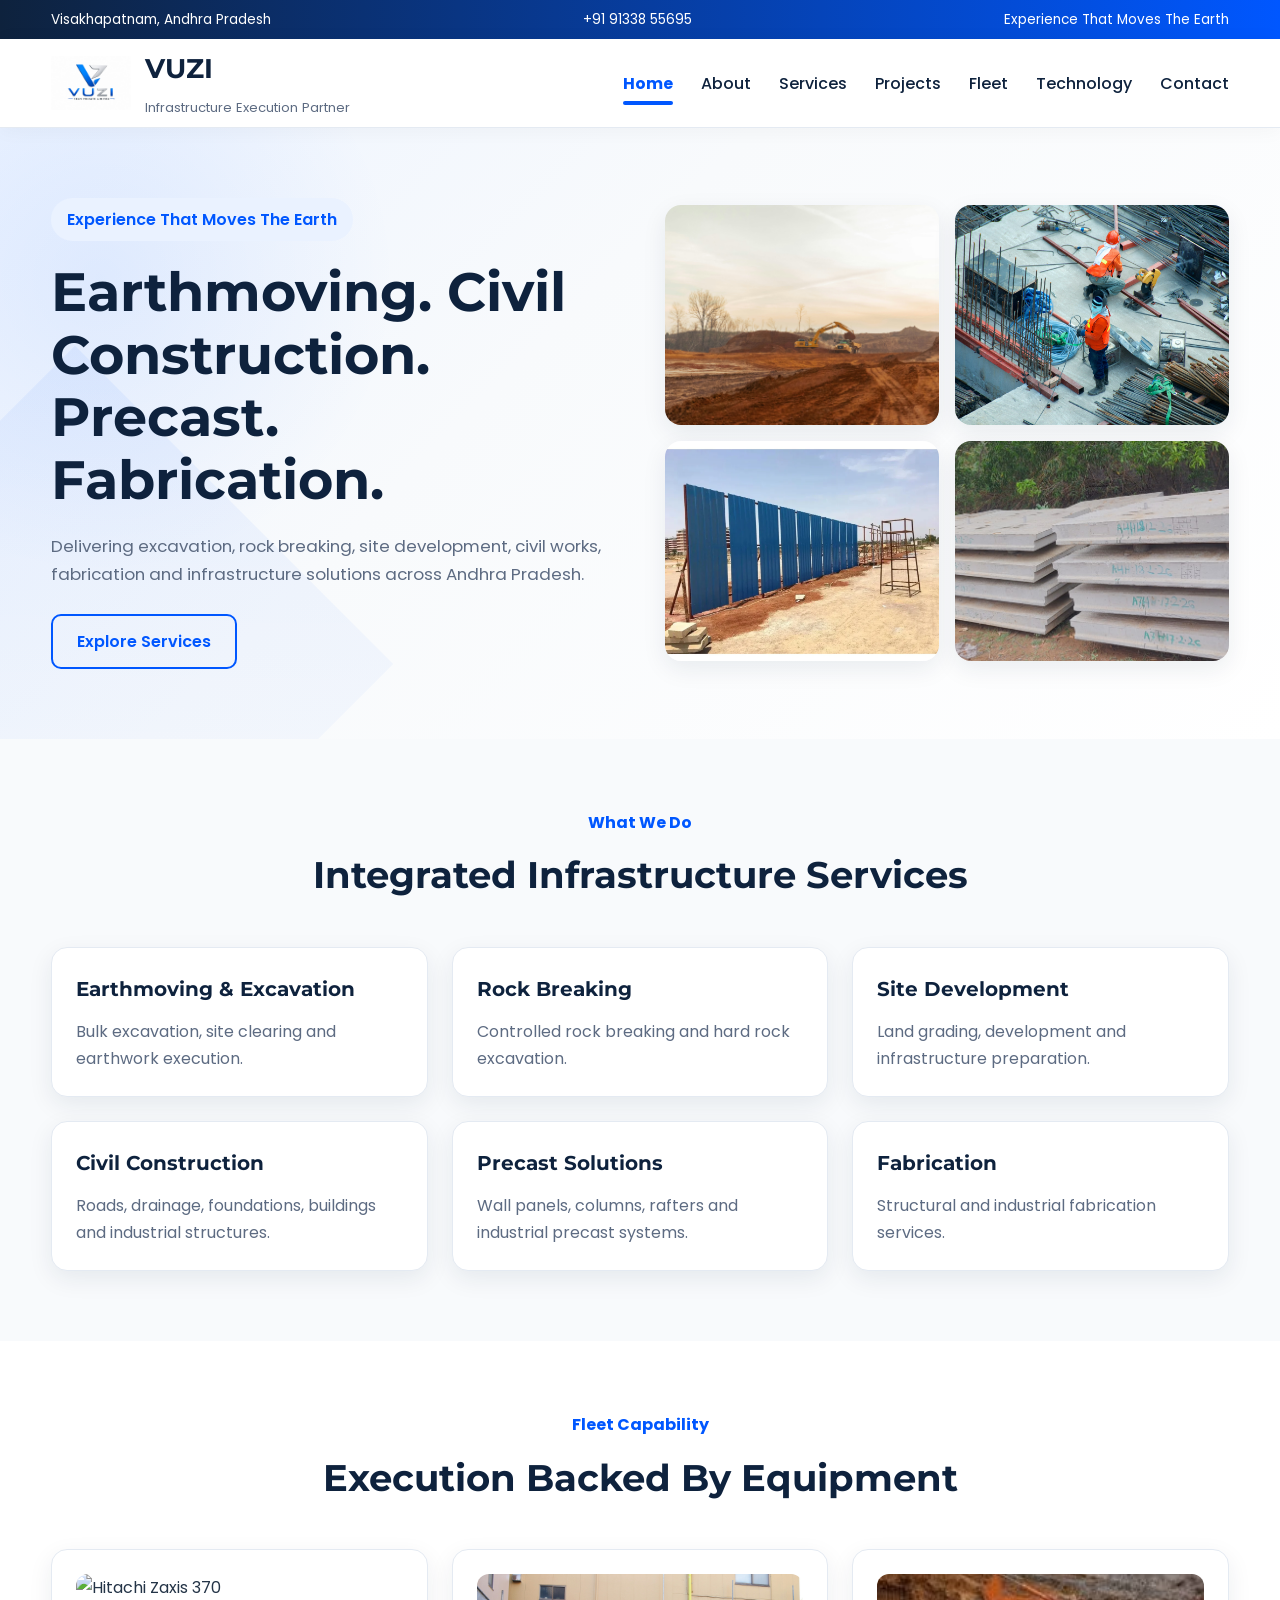
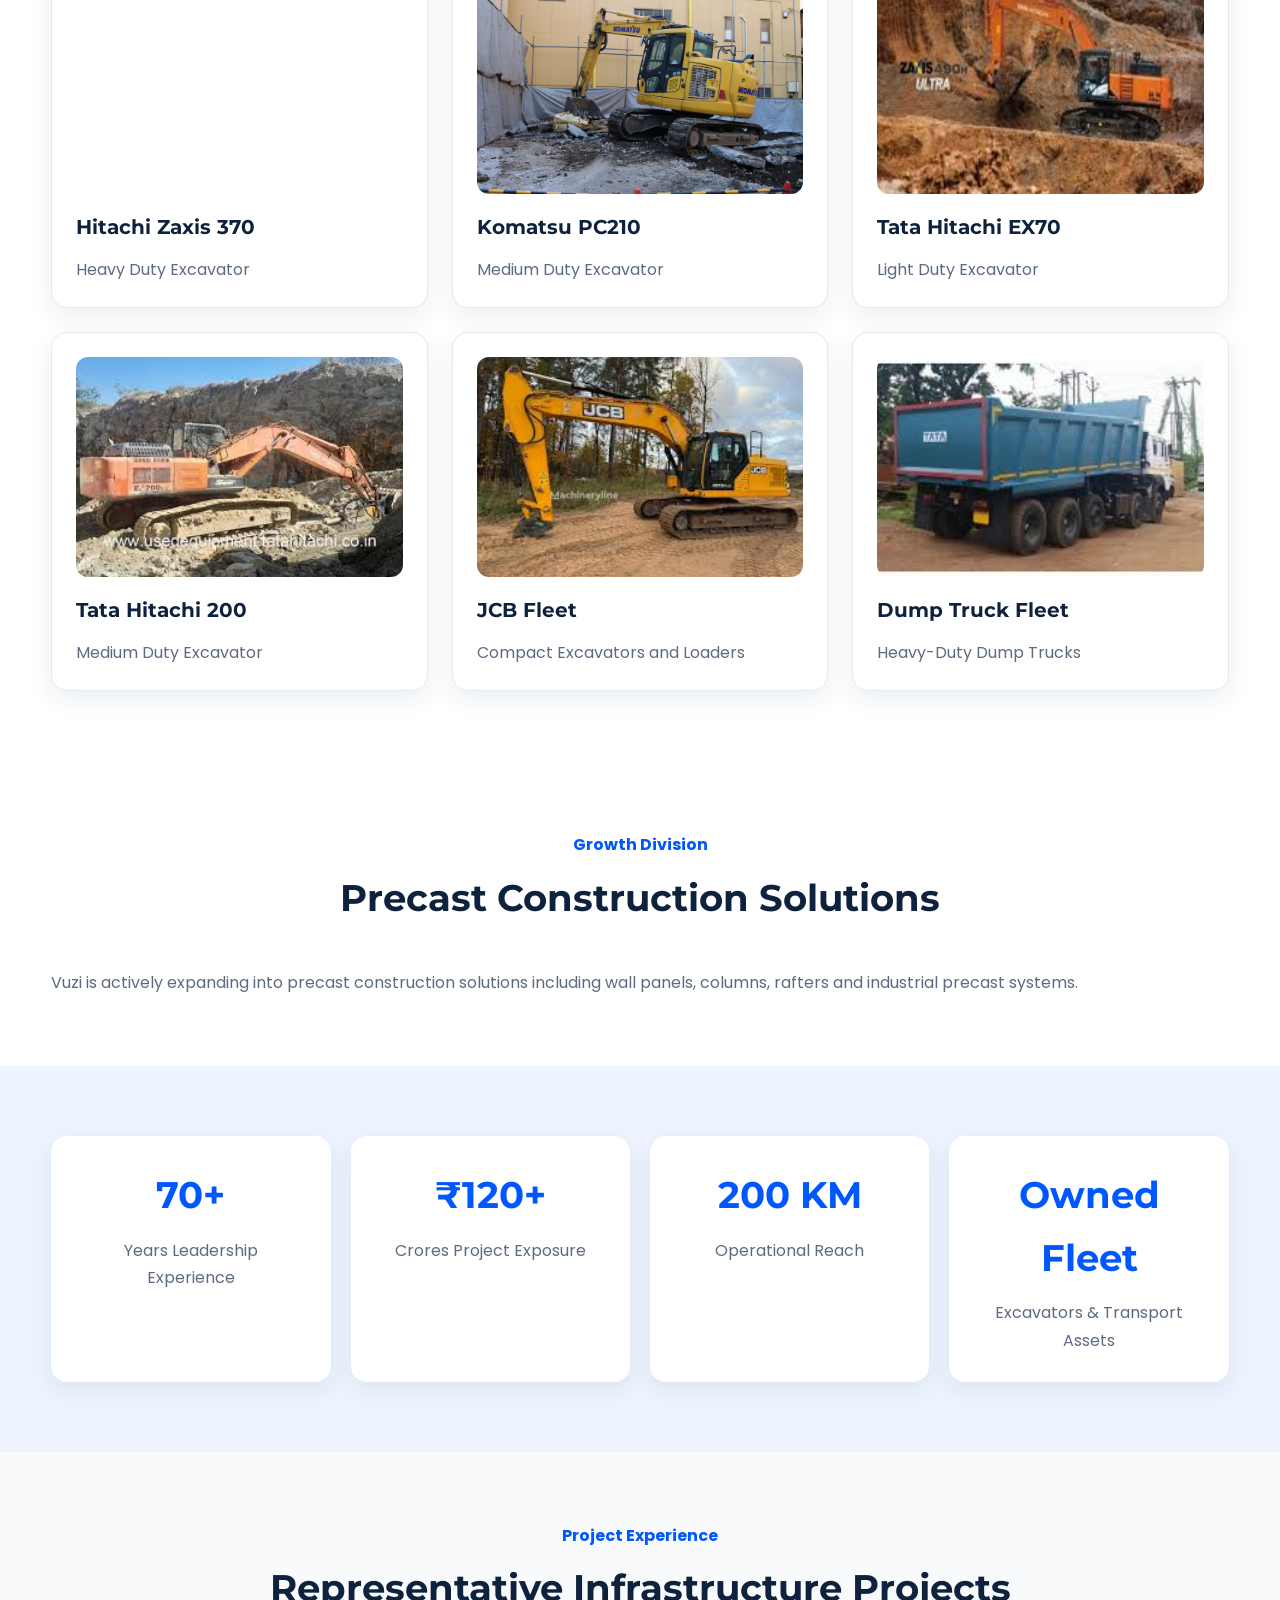
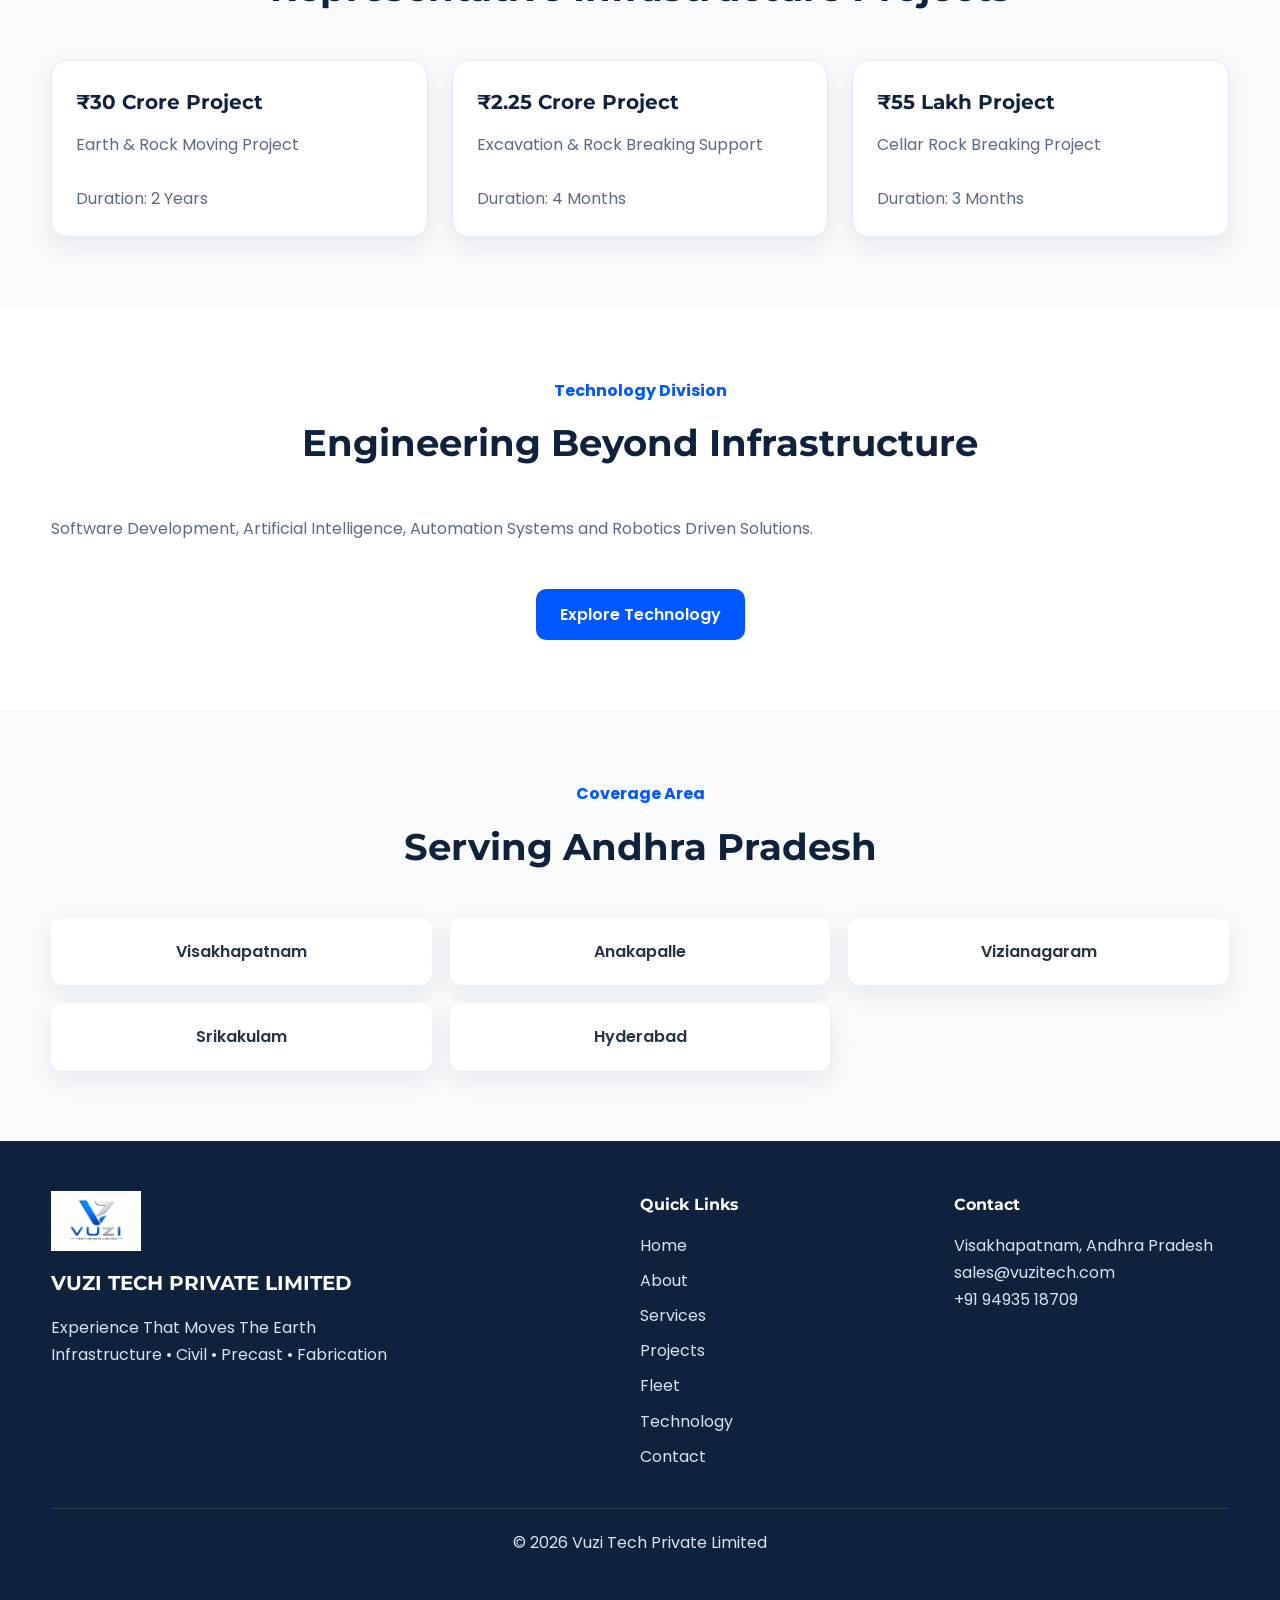
==== commit 66d7aa77: "V2" ====
--- a/index.html
+++ b/index.html
@@ -1,378 +1,552 @@
 <!DOCTYPE html>
-
 <html lang="en">
+
 <head>
-    <meta charset="UTF-8">
-    <meta name="viewport" content="width=device-width, initial-scale=1.0">
-
+
+<meta charset="UTF-8">
+<meta name="viewport" content="width=device-width, initial-scale=1.0">
 
 <title>Vuzi Tech Private Limited | Infrastructure Execution Partner</title>
 
 <meta name="description"
-      content="Earthmoving, Excavation, Rock Breaking, Civil Construction, Site Development, Precast Solutions and Fabrication Services across Andhra Pradesh.">
+content="Earthmoving, Excavation, Rock Breaking, Civil Construction, Precast Solutions, Fabrication and Technology Services across Andhra Pradesh.">
 
 <link rel="preconnect" href="https://fonts.googleapis.com">
-<link rel="preconnect" href="https://fonts.gstatic.com" crossorigin>
 
 <link href="https://fonts.googleapis.com/css2?family=Montserrat:wght@500;600;700;800&family=Poppins:wght@300;400;500;600&display=swap"
-      rel="stylesheet">
+rel="stylesheet">
 
 <link rel="stylesheet" href="css/style.css">
 
-
 </head>
 
 <body>
-
+<div class="topbar">
+
+    <div class="container">
+
+        <span>Visakhapatnam, Andhra Pradesh</span>
+
+        <span>+91 91338 55695</span>
+
+        <span>Experience That Moves The Earth</span>
+
+    </div>
+
+</div>
 <header class="header">
 
-
-<div class="container">
-
-    <a href="index.html" class="logo">
-
-        <img src="assets/logo/vuzi-logo.jpeg" alt="Vuzi Logo">
-
-        <div>
-            <h3>VUZI</h3>
-            <span>Infrastructure Execution Partner</span>
-        </div>
-
-    </a>
-
-    <nav>
-
-        <ul>
-
-            <li><a href="index.html">Home</a></li>
-            <li><a href="about.html">About</a></li>
-            <li><a href="services.html">Services</a></li>
-            <li><a href="projects.html">Projects</a></li>
-            <li><a href="fleet.html">Fleet</a></li>
-            <li><a href="technology.html">Technology</a></li>
-            <li><a href="contact.html">Contact</a></li>
-
-        </ul>
-
-    </nav>
-
-    <a href="contact.html" class="btn-primary">
-        Get Quote
-    </a>
-
-</div>
-
+<div class="container">
+
+<a href="index.html" class="logo">
+
+<img src="assets/logo/vuzi-logo.png" alt="Vuzi Logo">
+
+<div>
+<h3>VUZI</h3>
+<span>Infrastructure Execution Partner</span>
+</div>
+
+</a>
+
+<nav>
+
+<ul>
+
+<li><a class="active" href="index.html">Home</a></li>
+<li><a href="about.html">About</a></li>
+<li><a href="services.html">Services</a></li>
+<li><a href="projects.html">Projects</a></li>
+<li><a href="fleet.html">Fleet</a></li>
+<li><a href="technology.html">Technology</a></li>
+<li><a href="contact.html">Contact</a></li>
+
+</ul>
+
+</nav>
+
+
+
+</div>
 
 </header>
 
+<!-- HERO -->
+
 <section class="hero">
 
-
 <div class="container hero-grid">
 
-    <div class="hero-content">
-
-        <div class="tagline">
-            Experience That Moves The Earth
-        </div>
-
-        <h1>
-            Building Infrastructure Through Reliable Execution
-        </h1>
-
-        <p>
-
-            Vuzi Tech Private Limited delivers earthmoving,
-            excavation, rock breaking, civil construction,
-            precast solutions, fabrication and infrastructure
-            support services across Andhra Pradesh.
-
-        </p>
-
-        <div class="hero-buttons">
-
-            <a href="contact.html" class="btn-primary">
-                Request Quote
-            </a>
-
-            <a href="services.html" class="btn-secondary">
-                Explore Services
-            </a>
-
-        </div>
-
-    </div>
-
-    <div class="hero-collage">
-
-        <div class="collage-item">
-            <img src="assets/hero/hero-excavation.jpg" alt="">
-        </div>
-
-        <div class="collage-item">
-            <img src="assets/hero/hero-civil.jpg" alt="">
-        </div>
-
-        <div class="collage-item">
-            <img src="assets/hero/hero-fabrication.jpg" alt="">
-        </div>
-
-        <div class="collage-item">
-            <img src="assets/hero/hero-precast.jpg" alt="">
-        </div>
-
-    </div>
-
-</div>
-
-
-</section>
+<div class="hero-content">
+
+<div class="tagline">
+Experience That Moves The Earth
+</div>
+
+<h1>
+Earthmoving. Civil Construction. Precast. Fabrication.
+</h1>
+
+<p>
+
+Delivering excavation, rock breaking,
+site development, civil works,
+fabrication and infrastructure solutions
+across Andhra Pradesh.
+
+</p>
+
+<div class="hero-buttons">
+
+<a href="services.html" class="btn-secondary">
+Explore Services
+</a>
+
+</div>
+
+</div>
+
+<div class="hero-collage">
+
+<div class="collage-item">
+<img src="assets/hero/hero-excavation.jpg" alt="Excavation">
+</div>
+
+<div class="collage-item">
+<img src="assets/hero/hero-civil.jpg" alt="Civil Works">
+</div>
+
+<div class="collage-item">
+<img src="assets/hero/hero-fabrication.jpg" alt="Fabrication">
+</div>
+
+<div class="collage-item">
+<img src="assets/hero/hero-precast.jpg" alt="Precast">
+</div>
+
+</div>
+
+</div>
+
+</section>
+
+<!-- CORE SERVICES -->
+
+<section class="services-preview">
+
+<div class="container">
+
+<div class="section-heading">
+
+<span>What We Do</span>
+
+<h2>
+Integrated Infrastructure Services
+</h2>
+
+</div>
+
+<div class="service-grid">
+
+<div class="service-card">
+<h3>Earthmoving & Excavation</h3>
+<p>Bulk excavation, site clearing and earthwork execution.</p>
+</div>
+
+<div class="service-card">
+<h3>Rock Breaking</h3>
+<p>Controlled rock breaking and hard rock excavation.</p>
+</div>
+
+<div class="service-card">
+<h3>Site Development</h3>
+<p>Land grading, development and infrastructure preparation.</p>
+</div>
+
+<div class="service-card">
+<h3>Civil Construction</h3>
+<p>Roads, drainage, foundations, buildings and industrial structures.</p>
+</div>
+
+<div class="service-card">
+<h3>Precast Solutions</h3>
+<p>Wall panels, columns, rafters and industrial precast systems.</p>
+</div>
+
+<div class="service-card">
+<h3>Fabrication</h3>
+<p>Structural and industrial fabrication services.</p>
+</div>
+
+</div>
+
+</div>
+
+</section>
+
+
+<!-- FLEET -->
+
+<section class="services-preview">
+
+<div class="container">
+
+<div class="section-heading">
+
+<span>Fleet Capability</span>
+
+<h2>
+Execution Backed By Equipment
+</h2>
+
+</div>
+
+<div class="service-grid">
+
+<div class="service-card">
+<img src="assets/fleet/hitachi-370.jpg"
+     alt="Hitachi Zaxis 370">
+
+<h3>Hitachi Zaxis 370</h3>
+
+<p>
+Heavy Duty Excavator
+</p>
+</div>
+
+<div class="service-card">
+<img src="assets/fleet/komatsu-pc210.jpg"
+     alt="Komatsu PC210">
+
+<h3>Komatsu PC210</h3>
+
+<p>
+Medium Duty Excavator
+</p>
+</div>
+
+<div class="service-card">
+<img src="assets/fleet/ex70.jpg"
+     alt="Tata Hitachi EX70">
+
+<h3>Tata Hitachi EX70</h3>
+
+<p>
+Light Duty Excavator
+</p>
+</div>
+
+<div class="service-card">
+<img src="assets/fleet/th200.jpg"
+     alt="Tata Hitachi 200">
+
+<h3>Tata Hitachi 200</h3>
+
+<p>
+Medium Duty Excavator
+</p>
+</div>
+
+<div class="service-card">
+<img src="assets/fleet/jcb210.jpg"
+     alt="JCB Fleet">
+
+<h3>JCB Fleet</h3>
+
+<p>
+Compact Excavators and Loaders
+</p>
+</div>
+
+<div class="service-card">
+<img src="assets/fleet/dump16.jpg"
+     alt="Dump Truck Fleet">
+
+<h3>Dump Truck Fleet</h3>
+
+<p>
+Heavy-Duty Dump Trucks
+</p>
+</div>
+
+</div>
+
+</div>
+
+</section>
+
+<!-- PRECAST -->
+
+<section class="about-preview">
+
+<div class="container">
+
+<div class="section-heading">
+
+<span>Growth Division</span>
+
+<h2>
+Precast Construction Solutions
+</h2>
+
+</div>
+
+<p class="about-intro">
+
+Vuzi is actively expanding into precast construction
+solutions including wall panels,
+columns, rafters and industrial precast systems.
+
+</p>
+
+</div>
+
+</section>
+
+<!-- STATS -->
 
 <section class="stats">
 
-
 <div class="container stats-grid">
 
-    <div class="stat-card">
-        <h2>70+</h2>
-        <p>Years Leadership Experience</p>
-    </div>
-
-    <div class="stat-card">
-        <h2>₹120+</h2>
-        <p>Crores Project Exposure</p>
-    </div>
-
-    <div class="stat-card">
-        <h2>200 KM</h2>
-        <p>Operational Reach</p>
-    </div>
-
-    <div class="stat-card">
-        <h2>7+</h2>
-        <p>Core Service Areas</p>
-    </div>
-
-</div>
-
-
-</section>
+<div class="stat-card">
+<h2>70+</h2>
+<p>Years Leadership Experience</p>
+</div>
+
+<div class="stat-card">
+<h2>₹120+</h2>
+<p>Crores Project Exposure</p>
+</div>
+
+<div class="stat-card">
+<h2>200 KM</h2>
+<p>Operational Reach</p>
+</div>
+
+<div class="stat-card">
+<h2>Owned Fleet</h2>
+<p>Excavators & Transport Assets</p>
+</div>
+
+</div>
+
+</section>
+
+<!-- PROJECTS -->
+
+<section class="services-preview">
+
+<div class="container">
+
+<div class="section-heading">
+
+<span>Project Experience</span>
+
+<h2>
+Representative Infrastructure Projects
+</h2>
+
+</div>
+
+<div class="service-grid">
+
+<div class="service-card">
+
+<h3>₹30 Crore Project</h3>
+
+<p>
+
+Earth & Rock Moving Project
+
+<br><br>
+
+Duration: 2 Years
+
+</p>
+
+</div>
+
+<div class="service-card">
+
+<h3>₹2.25 Crore Project</h3>
+
+<p>
+
+Excavation & Rock Breaking Support
+
+<br><br>
+
+Duration: 4 Months
+
+</p>
+
+</div>
+
+<div class="service-card">
+
+<h3>₹55 Lakh Project</h3>
+
+<p>
+
+Cellar Rock Breaking Project
+
+<br><br>
+
+Duration: 3 Months
+
+</p>
+
+</div>
+
+</div>
+
+</div>
+
+</section>
+
+<!-- TECHNOLOGY -->
 
 <section class="about-preview">
 
-
-<div class="container">
-
-    <div class="section-heading">
-
-        <span>Who We Are</span>
-
-        <h2>
-            Infrastructure Execution Partner
-        </h2>
-
-    </div>
-
-    <p class="about-intro">
-
-        Vuzi Tech Private Limited provides earthmoving,
-        excavation, rock breaking, site development,
-        utility and sewage support works, civil construction,
-        fabrication and emerging precast solutions.
-
-    </p>
-
-</div>
-
-
-</section>
-
-<section class="services-preview">
-
-
-<div class="container">
-
-    <div class="section-heading">
-
-        <span>Our Services</span>
-
-        <h2>
-            Infrastructure Solutions Built For Execution
-        </h2>
-
-    </div>
-
-    <div class="service-grid">
-
-        <div class="service-card">
-            <h3>Earthmoving & Excavation</h3>
-            <p>Site clearing, bulk excavation, land development and material movement.</p>
-        </div>
-
-        <div class="service-card">
-            <h3>Rock Breaking</h3>
-            <p>Controlled rock breaking and hard rock removal support.</p>
-        </div>
-
-        <div class="service-card">
-            <h3>Utility & Sewage Works</h3>
-            <p>Trenching, utility corridors and sewer support activities.</p>
-        </div>
-
-        <div class="service-card">
-            <h3>Civil Construction</h3>
-            <p>Roads, buildings, foundations and industrial structures.</p>
-        </div>
-
-        <div class="service-card">
-            <h3>Precast Solutions</h3>
-            <p>Wall panels, columns, rafters and future-ready infrastructure systems.</p>
-        </div>
-
-        <div class="service-card">
-            <h3>Fabrication</h3>
-            <p>Structural steel fabrication and industrial support works.</p>
-        </div>
-
-    </div>
-
-</div>
-
-
-</section>
-
-<section class="why-us">
-
-
-<div class="container">
-
-    <div class="section-heading">
-
-        <span>Why Vuzi</span>
-
-        <h2>
-            Trusted Execution. Reliable Delivery.
-        </h2>
-
-    </div>
-
-    <div class="service-grid">
-
-        <div class="service-card">
-            <h3>70+ Years Experience</h3>
-            <p>Combined leadership experience across infrastructure projects.</p>
-        </div>
-
-        <div class="service-card">
-            <h3>Owned Equipment</h3>
-            <p>Excavators, dump trucks and field-ready machinery.</p>
-        </div>
-
-        <div class="service-card">
-            <h3>Rapid Mobilization</h3>
-            <p>Fast deployment across regional project locations.</p>
-        </div>
-
-        <div class="service-card">
-            <h3>Safety First</h3>
-            <p>Operational discipline, supervision and compliance.</p>
-        </div>
-
-        <div class="service-card">
-            <h3>Regional Expertise</h3>
-            <p>Infrastructure, industrial and real-estate projects.</p>
-        </div>
-
-        <div class="service-card">
-            <h3>Reliable Execution</h3>
-            <p>Focused on timelines, coordination and project delivery.</p>
-        </div>
-
-    </div>
-
-</div>
-
-
-</section>
+<div class="container">
+
+<div class="section-heading">
+
+<span>Technology Division</span>
+
+<h2>
+Engineering Beyond Infrastructure
+</h2>
+
+</div>
+
+<p class="about-intro">
+
+Software Development,
+Artificial Intelligence,
+Automation Systems and
+Robotics Driven Solutions.
+
+</p>
+
+<br>
+<div style="text-align:center; margin-top:20px;">
+<a href="technology.html" class="btn-primary">
+Explore Technology
+</a>
+</div>
+</div>
+
+</section>
+
+<!-- COVERAGE -->
 
 <section class="coverage">
 
-
-<div class="container">
-
-    <div class="section-heading">
-
-        <span>Coverage Area</span>
-
-        <h2>
-            Serving Andhra Pradesh
-        </h2>
-
-    </div>
-
-    <div class="coverage-grid">
-
-        <div>Visakhapatnam</div>
-        <div>Anakapalle</div>
-        <div>Vizianagaram</div>
-        <div>Srikakulam</div>
-        <div>Kakinada</div>
-        <div>Rajahmundry</div>
-
-    </div>
-
-</div>
-
-
-</section>
-
-<section class="cta">
-
-
-<div class="container">
-
-    <h2>
-        Ready To Discuss Your Next Project?
-    </h2>
-
-    <p>
-        Contact our team for excavation, civil construction,
-        fabrication, infrastructure and project support services.
-    </p>
-
-    <a href="contact.html" class="btn-primary">
-        Contact Us
-    </a>
-
-</div>
-
-
-</section>
+<div class="container">
+
+<div class="section-heading">
+
+<span>Coverage Area</span>
+
+<h2>
+Serving Andhra Pradesh
+</h2>
+
+</div>
+
+<div class="coverage-grid">
+
+<div>Visakhapatnam</div>
+<div>Anakapalle</div>
+<div>Vizianagaram</div>
+<div>Srikakulam</div>
+<div>Hyderabad</div>
+
+</div>
+
+</div>
+
+</section>
+
+
 
 <footer>
 
-
-<div class="container">
-
-    <h3>Vuzi Tech Private Limited</h3>
-
-    <p>
-        Experience That Moves The Earth
-    </p>
-
-    <br>
-
-    <p>
-        sales@vuzitech.com<br>
-        +91 94935 18709
-    </p>
-
-</div>
-
+<div class="container">
+
+<div class="footer-grid">
+
+<div>
+
+<img src="assets/logo/vuzi-logo.png"
+     alt="Vuzi Logo"
+     style="width:90px;margin-bottom:15px;">
+
+<h3>VUZI TECH PRIVATE LIMITED</h3>
+
+<p>
+Experience That Moves The Earth
+</p>
+
+<p>
+Infrastructure • Civil • Precast • Fabrication
+</p>
+
+</div>
+
+<div>
+
+<h4>Quick Links</h4>
+
+<ul>
+
+<li><a href="index.html">Home</a></li>
+<li><a href="about.html">About</a></li>
+<li><a href="services.html">Services</a></li>
+<li><a href="projects.html">Projects</a></li>
+<li><a href="fleet.html">Fleet</a></li>
+<li><a href="technology.html">Technology</a></li>
+<li><a href="contact.html">Contact</a></li>
+
+</ul>
+
+</div>
+
+<div>
+
+<h4>Contact</h4>
+
+<p>
+Visakhapatnam, Andhra Pradesh
+</p>
+
+<p>
+sales@vuzitech.com
+</p>
+
+<p>
++91 94935 18709
+</p>
+
+</div>
+
+</div>
+
+<div class="footer-bottom">
+
+<p>
+© 2026 Vuzi Tech Private Limited
+</p>
+
+</div>
+
+</div>
 
 </footer>
-
 <script src="js/main.js"></script>
 
 </body>
-</html>
+
+</html>
--- a/css/style.css
+++ b/css/style.css
@@ -1,828 +1,799 @@
+/* =====================================
+   VUZI TECH DESIGN SYSTEM
+===================================== */
+
 :root{
 
-
---primary:#0057FF;
---secondary:#1E88FF;
-
---navy:#0E223D;
---dark:#12263F;
-
---silver:#C7CCD4;
-
---bg:#F8FAFC;
---white:#FFFFFF;
-
---text:#1B2A3D;
---text-light:#667085;
-
---border:#E5E7EB;
-
---radius:12px;
-
---shadow:0 10px 30px rgba(0,0,0,.08);
-
---container:1280px;
-
-
-}
-
-/* ==========================
-RESET
-========================== */
+    --primary:#0057FF;
+    --secondary:#1E88FF;
+
+    --navy:#0E223D;
+
+    --text:#243447;
+    --text-light:#5D6B82;
+
+    --silver:#C7CCD4;
+
+    --white:#FFFFFF;
+
+    --bg:#F8FAFC;
+    --bg-alt:#EDF4FF;
+
+    --border:#E4EAF2;
+
+    --radius:12px;
+
+    --shadow:
+    0 8px 24px rgba(14,34,61,.08);
+
+    --container:1280px;
+}
+
+/* =====================================
+   RESET
+===================================== */
 
 *{
-margin:0;
-padding:0;
-box-sizing:border-box;
+    margin:0;
+    padding:0;
+    box-sizing:border-box;
 }
 
 html{
-scroll-behavior:smooth;
+    scroll-behavior:smooth;
 }
 
 body{
 
-
-font-family:'Poppins',sans-serif;
-
-background:var(--bg);
-
-color:var(--text);
-
-line-height:1.7;
-
-
+    font-family:'Poppins',sans-serif;
+
+    background:var(--white);
+
+    color:var(--text);
+
+    line-height:1.7;
 }
 
 img{
-display:block;
-width:100%;
+    display:block;
+    width:100%;
 }
 
 a{
-text-decoration:none;
+    text-decoration:none;
 }
 
 ul{
-list-style:none;
-}
-
-/* ==========================
-CONTAINER
-========================== */
+    list-style:none;
+}
+
+/* =====================================
+   LAYOUT
+===================================== */
 
 .container{
 
-
-width:min(90%,var(--container));
-
-margin:auto;
-
-
-}
-
-/* ==========================
-TYPOGRAPHY
-========================== */
+    width:min(92%,var(--container));
+
+    margin:auto;
+}
+
+/* =====================================
+   TYPOGRAPHY
+===================================== */
 
 h1,h2,h3,h4{
 
-
-font-family:'Montserrat',sans-serif;
-
-color:var(--navy);
-
-
+    font-family:'Montserrat',sans-serif;
+
+    color:var(--navy);
 }
 
 h1{
 
-
-font-size:4rem;
-
-line-height:1.15;
-
-
+    font-size:3.4rem;
+
+    line-height:1.15;
+
+    margin-bottom:20px;
 }
 
 h2{
 
-
-font-size:2.5rem;
-
-
+    font-size:2.3rem;
+
+    margin-bottom:10px;
 }
 
 h3{
 
-
-font-size:1.25rem;
-
-
+    font-size:1.25rem;
 }
 
 p{
 
-
-color:var(--text-light);
-
-
-}
-
-/* ==========================
-HEADER
-========================== */
+    color:var(--text-light);
+}
+
+/* =====================================
+   HEADER
+===================================== */
 
 .header{
 
-
-position:sticky;
-
-top:0;
-
-z-index:999;
-
-background:white;
-
-border-bottom:1px solid var(--border);
-
-box-shadow:
-0 2px 20px rgba(0,0,0,.04);
-
-
+    position:sticky;
+
+    top:0;
+
+    z-index:999;
+
+    background:white;
+
+    border-bottom:1px solid var(--border);
+
+    box-shadow:
+    0 2px 12px rgba(14,34,61,.04);
 }
 
 .header .container{
 
-
-height:90px;
-
-display:flex;
-
-justify-content:space-between;
-
-align-items:center;
-
-
+    height:88px;
+
+    display:flex;
+
+    justify-content:space-between;
+
+    align-items:center;
 }
 
 .logo{
 
-
-display:flex;
-
-align-items:center;
-
-gap:15px;
-
-
+    display:flex;
+
+    align-items:center;
+
+    gap:14px;
 }
 
 .logo img{
 
-
-width:60px;
-
-
+    width:80px;
 }
 
 .logo h3{
 
-
-margin-bottom:2px;
-
-
+    font-size:1.7rem;
+
+    margin-bottom:0;
 }
 
 .logo span{
 
-
-font-size:.8rem;
-
-color:var(--text-light);
-
-
-}
+    font-size:.82rem;
+
+    color:var(--text-light);
+}
+
+/* =====================================
+   NAVIGATION
+===================================== */
 
 nav ul{
 
-
-display:flex;
-
-gap:32px;
-
-
+    display:flex;
+
+    gap:28px;
 }
 
 nav a{
 
-
-color:var(--navy);
-
-font-weight:500;
-
-transition:.3s;
-
-
+    color:var(--navy);
+
+    font-weight:500;
+
+    transition:.3s;
+
+    position:relative;
 }
 
 nav a:hover{
 
-
-color:var(--primary);
-
-
-}
-
-/* ==========================
-BUTTONS
-========================== */
+    color:var(--primary);
+}
+
+nav a.active{
+
+    color:var(--primary);
+
+    font-weight:700;
+}
+
+nav a.active::after{
+
+    content:"";
+
+    position:absolute;
+
+    bottom:-10px;
+    left:0;
+
+    width:100%;
+    height:4px;
+
+    background:var(--primary);
+
+    border-radius:4px;
+}
+
+/* =====================================
+   BUTTONS
+===================================== */
 
 .btn-primary{
 
-
-display:inline-block;
-
-background:var(--primary);
-
-color:white;
-
-padding:14px 24px;
-
-border-radius:10px;
-
-font-weight:600;
-
-transition:.3s;
-
-
+    display:inline-block;
+
+    background:var(--primary);
+
+    color:white;
+
+    padding:12px 24px;
+
+    border-radius:10px;
+
+    font-weight:600;
+
+    transition:.3s;
 }
 
 .btn-primary:hover{
 
-
-background:var(--secondary);
-
-
+    background:var(--secondary);
 }
 
 .btn-secondary{
 
-
-display:inline-block;
-
-border:2px solid var(--primary);
-
-color:var(--primary);
-
-padding:14px 24px;
-
-border-radius:10px;
-
-font-weight:600;
-
-transition:.3s;
-
-
-}
-
-.btn-secondary:hover{
-
-
-background:var(--primary);
-
-color:white;
-
-
-}
-
-/* ==========================
-HERO
-========================== */
+    display:inline-block;
+
+    border:2px solid var(--primary);
+
+    color:var(--primary);
+
+    padding:12px 24px;
+
+    border-radius:10px;
+
+    font-weight:600;
+}
+.topbar{
+
+    background:
+    linear-gradient(
+        90deg,
+        #0E223D,
+        #0057FF
+    );
+
+    color:white;
+
+    font-size:.85rem;
+}
+
+.topbar .container{
+
+    display:flex;
+
+    justify-content:space-between;
+
+    padding:8px 0;
+}
+
+/* =====================================
+   HERO
+===================================== */
+.hero-content,
+.hero-collage{
+
+    position:relative;
+
+    z-index:2;
+}
 
 .hero{
 
-
-padding:100px 0;
-
-
+    padding:70px 0;
+
+    background:
+    linear-gradient(
+    135deg,
+    #EDF4FF 0%,
+    #F8FAFC 40%,
+    #FFFFFF 100%
+    );
+
+    position:relative;
+
+    overflow:hidden;
+}
+
+.hero::before{
+
+    content:"";
+
+    position:absolute;
+
+    left:-200px;
+    top:-150px;
+
+    width:600px;
+    height:600px;
+
+    background:
+    radial-gradient(
+        circle,
+        rgba(0,87,255,.08),
+        transparent 70%
+    );
+
+    border-radius:50%;
+}
+
+.hero::after{
+
+    content:"";
+
+    position:absolute;
+
+    left:-150px;
+    bottom:-150px;
+
+    width:450px;
+    height:450px;
+
+    background:
+    linear-gradient(
+        135deg,
+        rgba(0,87,255,.06),
+        rgba(0,87,255,.01)
+    );
+
+    transform:rotate(45deg);
 }
 
 .hero-grid{
 
-
-display:grid;
-
-grid-template-columns:1fr 1fr;
-
-gap:60px;
-
-align-items:center;
-
-
+    display:grid;
+
+    grid-template-columns:1fr 1fr;
+
+    gap:50px;
+
+    align-items:center;
 }
 
 .tagline{
 
-
-display:inline-block;
-
-padding:8px 16px;
-
-background:#EAF2FF;
-
-color:var(--primary);
-
-border-radius:999px;
-
-font-weight:600;
-
-margin-bottom:24px;
-
-
-}
-
-.hero h1{
-
-
-margin-bottom:24px;
-
-
+    display:inline-block;
+
+    padding:8px 16px;
+
+    border-radius:50px;
+
+    background:#EAF2FF;
+
+    color:var(--primary);
+
+    font-weight:600;
+
+    margin-bottom:20px;
 }
 
 .hero p{
 
-
-font-size:1.1rem;
-
-margin-bottom:32px;
-
-
+    font-size:1.05rem;
+
+    margin-bottom:25px;
 }
 
 .hero-buttons{
 
-
-display:flex;
-
-gap:16px;
-
-
-}
-
-/* ==========================
-COLLAGE
-========================== */
+    display:flex;
+
+    gap:14px;
+}
 
 .hero-collage{
 
-
-display:grid;
-
-grid-template-columns:repeat(2,1fr);
-
-gap:20px;
-
-
+    display:grid;
+
+    grid-template-columns:repeat(2,1fr);
+
+    gap:16px;
 }
 
 .collage-item{
 
-
-height:240px;
-
-overflow:hidden;
-
-border-radius:16px;
-
-box-shadow:var(--shadow);
-
-
+    overflow:hidden;
+
+    border-radius:16px;
+
+    height:220px;
+
+    box-shadow:var(--shadow);
 }
 
 .collage-item img{
 
-
-width:100%;
-
-height:100%;
-
-object-fit:cover;
-
-transition:.5s;
-
-
+    width:100%;
+    height:100%;
+
+    object-fit:cover;
+
+    transition:.4s;
 }
 
 .collage-item:hover img{
 
-
-transform:scale(1.08);
-
-
-}
-
-/* ==========================
-STATS
-========================== */
+    transform:scale(1.05);
+}
+
+/* =====================================
+   SECTIONS
+===================================== */
+
+.services-preview,
+.about-preview,
+.coverage,
+.stats,
+.cta{
+
+    padding:70px 0;
+}
+
+.services-preview:nth-child(even){
+
+    background:var(--bg);
+}
+
+/* =====================================
+   SECTION HEADINGS
+===================================== */
+
+.section-heading{
+
+    text-align:center;
+
+    margin-bottom:40px;
+}
+
+.section-heading span{
+
+    color:var(--primary);
+
+    font-weight:700;
+}
+
+.section-heading h2{
+
+    margin-top:8px;
+}
+
+/* =====================================
+   CARDS
+===================================== */
+
+.service-grid{
+
+    display:grid;
+
+    grid-template-columns:repeat(3,1fr);
+
+    gap:24px;
+}
+
+.service-card{
+
+    background:white;
+
+    border:1px solid var(--border);
+
+    border-radius:16px;
+
+    padding:24px;
+
+    box-shadow:var(--shadow);
+
+    transition:.3s;
+
+    height:100%;
+}
+
+.service-card:hover{
+
+    transform:translateY(-6px);
+
+    box-shadow:
+    0 18px 40px rgba(14,34,61,.12);
+}
+
+.service-card h3{
+
+    margin-bottom:12px;
+}
+
+.service-card img{
+
+    width:100%;
+
+    height:220px;
+
+    object-fit:cover;
+
+    border-radius:12px;
+
+    margin-bottom:16px;
+}
+/* =====================================
+   STATS
+===================================== */
 
 .stats{
 
-
-padding:80px 0;
-
-
+    background:var(--bg-alt);
 }
 
 .stats-grid{
 
-
-display:grid;
-
-grid-template-columns:repeat(4,1fr);
-
-gap:24px;
-
-
+    display:grid;
+
+    grid-template-columns:repeat(4,1fr);
+
+    gap:20px;
 }
 
 .stat-card{
 
-
-background:white;
-
-padding:32px;
-
-text-align:center;
-
-border-radius:16px;
-
-box-shadow:var(--shadow);
-
-
+    background:white;
+
+    padding:28px;
+
+    border-radius:16px;
+
+    text-align:center;
+
+    box-shadow:var(--shadow);
 }
 
 .stat-card h2{
 
-
-color:var(--primary);
-
-margin-bottom:8px;
-
-
-}
-
-/* ==========================
-SECTION HEADING
-========================== */
-
-.section-heading{
-
-
-text-align:center;
-
-margin-bottom:60px;
-
-
-}
-
-.section-heading span{
-
-
-color:var(--primary);
-
-font-weight:700;
-
-
-}
-
-.section-heading h2{
-
-
-margin-top:10px;
-
-
-}
-
-/* ==========================
-ABOUT
-========================== */
-
-.about-preview{
-
-
-padding:100px 0;
-
-
-}
-
-.about-intro{
-
-
-max-width:850px;
-
-margin:auto;
-
-text-align:center;
-
-font-size:1.15rem;
-
-
-}
-
-/* ==========================
-SERVICES
-========================== */
-
-.services-preview,
-.why-us{
-
-
-padding:120px 0;
-
-
-}
-
-.service-grid{
-
-
-display:grid;
-
-grid-template-columns:repeat(3,1fr);
-
-gap:30px;
-
-
-}
-
-.service-card{
-
-
-background:white;
-
-padding:32px;
-
-border-radius:16px;
-
-box-shadow:var(--shadow);
-
-transition:.3s;
-
-
-}
-
-.service-card:hover{
-
-
-transform:translateY(-8px);
-
-border-bottom:4px solid var(--primary);
-
-
-}
-
-.service-card h3{
-
-
-margin-bottom:14px;
-
-
-}
-
-/* ==========================
-COVERAGE
-========================== */
+    color:var(--primary);
+}
+
+/* =====================================
+   COVERAGE
+===================================== */
 
 .coverage{
 
-
-padding:120px 0;
-
-background:white;
-
-
+    background:var(--bg);
 }
 
 .coverage-grid{
 
-
-display:grid;
-
-grid-template-columns:repeat(3,1fr);
-
-gap:20px;
-
-
+    display:grid;
+
+    grid-template-columns:repeat(3,1fr);
+
+    gap:18px;
 }
 
 .coverage-grid div{
 
-
-background:var(--bg);
-
-padding:24px;
-
-text-align:center;
-
-border-radius:12px;
-
-font-weight:600;
-
-
-}
-
-/* ==========================
-CTA
-========================== */
+    background:white;
+
+    padding:20px;
+
+    border-radius:12px;
+
+    text-align:center;
+
+    box-shadow:var(--shadow);
+
+    font-weight:600;
+}
+
+/* =====================================
+   CTA
+===================================== */
 
 .cta{
 
-
-padding:120px 0;
-
-text-align:center;
-
-
-}
-
-.cta h2{
-
-
-margin-bottom:20px;
-
-
-}
-
+    background:
+    linear-gradient(
+    135deg,
+    #0057FF,
+    #1E88FF);
+
+    text-align:center;
+}
+
+.cta h2,
 .cta p{
 
-
-max-width:700px;
-
-margin:0 auto 30px auto;
-
-
-}
-
-/* ==========================
-FOOTER
-========================== */
+    color:white;
+}
+
+.cta .btn-primary{
+
+    background:white;
+
+    color:var(--primary);
+}
+
+/* =====================================
+   FOOTER
+===================================== */
 
 footer{
 
-
-background:var(--navy);
-
-color:white;
-
-padding:80px 0;
-
-text-align:center;
-
-
-}
-
-footer h3{
-
-
-color:white;
-
-margin-bottom:10px;
-
-
-}
-
-footer p{
-
-
-color:#D9E2EC;
-
-
-}
-
-/* ==========================
-RESPONSIVE
-========================== */
-
-@media(max-width:1100px){
-
-
-.hero-grid{
-
-    grid-template-columns:1fr;
-}
-
-.stats-grid{
-
-    grid-template-columns:repeat(2,1fr);
-}
-
-.service-grid{
-
-    grid-template-columns:repeat(2,1fr);
-}
-
-
+    background:var(--navy);
+
+    color:white;
+
+    padding:50px 0;
+}
+
+.footer-grid{
+
+    display:grid;
+
+    grid-template-columns:
+    2fr 1fr 1fr;
+
+    gap:40px;
+}
+
+footer h3,
+footer h4{
+
+    color:white;
+
+    margin-bottom:14px;
+}
+
+footer p,
+footer a{
+
+    color:#D8E3F2;
+}
+
+footer ul li{
+
+    margin-bottom:8px;
+}
+
+.footer-bottom{
+
+    border-top:1px solid rgba(255,255,255,.12);
+
+    margin-top:30px;
+
+    padding-top:20px;
+
+    text-align:center;
+}
+
+/* =====================================
+   MOBILE
+===================================== */
+
+@media(max-width:992px){
+
+    .hero-grid{
+
+        grid-template-columns:1fr;
+    }
+
+    .service-grid{
+
+        grid-template-columns:1fr 1fr;
+    }
+
+    .stats-grid{
+
+        grid-template-columns:1fr 1fr;
+    }
+
+    .footer-grid{
+
+        grid-template-columns:1fr;
+    }
 }
 
 @media(max-width:768px){
 
-
-nav{
-
-    display:none;
-}
-
-.btn-primary{
-
-    padding:12px 18px;
-}
-
-h1{
-
-    font-size:2.5rem;
-}
-
-h2{
-
-    font-size:2rem;
-}
-
-.hero{
-
-    padding:60px 0;
-}
-
-.hero-buttons{
-
-    flex-direction:column;
-}
-
-.stats-grid{
-
-    grid-template-columns:1fr;
-}
-
-.service-grid{
-
-    grid-template-columns:1fr;
-}
-
-.coverage-grid{
-
-    grid-template-columns:1fr;
-}
-
-.hero-collage{
-
-    grid-template-columns:1fr;
-}
-
-.collage-item{
-
-    height:220px;
-}
-
-
-}
-
-/* ==========================
-   ACTIVE PAGE
-========================== */
-
-nav a.active{
-
-    color:var(--primary);
-
-    font-weight:700;
-}
-
-/* ==========================
-   PAGE HERO
-========================== */
-
-.page-banner{
-
-    padding:80px 0;
-
-    text-align:center;
-}
-
-/* ==========================
-   SIMPLE ANIMATION
-========================== */
-
-.fade-in{
-
-    opacity:0;
-
-    transform:translateY(20px);
-
-    transition:.6s ease;
-}
-
-.fade-in.show{
-
-    opacity:1;
-
-    transform:translateY(0);
+    .header .container{
+
+        flex-direction:column;
+
+        height:auto;
+
+        padding:15px 0;
+
+        gap:15px;
+    }
+
+    nav ul{
+
+        flex-wrap:wrap;
+
+        justify-content:center;
+
+        gap:12px;
+    }
+
+    h1{
+
+        font-size:2.3rem;
+    }
+
+    h2{
+
+        font-size:1.8rem;
+    }
+
+    .hero{
+
+        padding:50px 0;
+    }
+
+    .hero-buttons{
+
+        flex-direction:column;
+    }
+
+    .service-grid{
+
+        grid-template-columns:1fr;
+    }
+
+    .stats-grid{
+
+        grid-template-columns:1fr;
+    }
+
+    .coverage-grid{
+
+        grid-template-columns:1fr;
+    }
+
+    .hero-collage{
+
+        grid-template-columns:1fr;
+    }
+
+    .collage-item{
+
+        height:220px;
+    }
+
+    .logo img{
+
+        width:60px;
+    }
+
+    .logo h3{
+
+        font-size:1.3rem;
+    }
+}
+
+footer a{
+
+    transition:.3s;
+}
+
+footer a:hover{
+
+    color:white;
 }
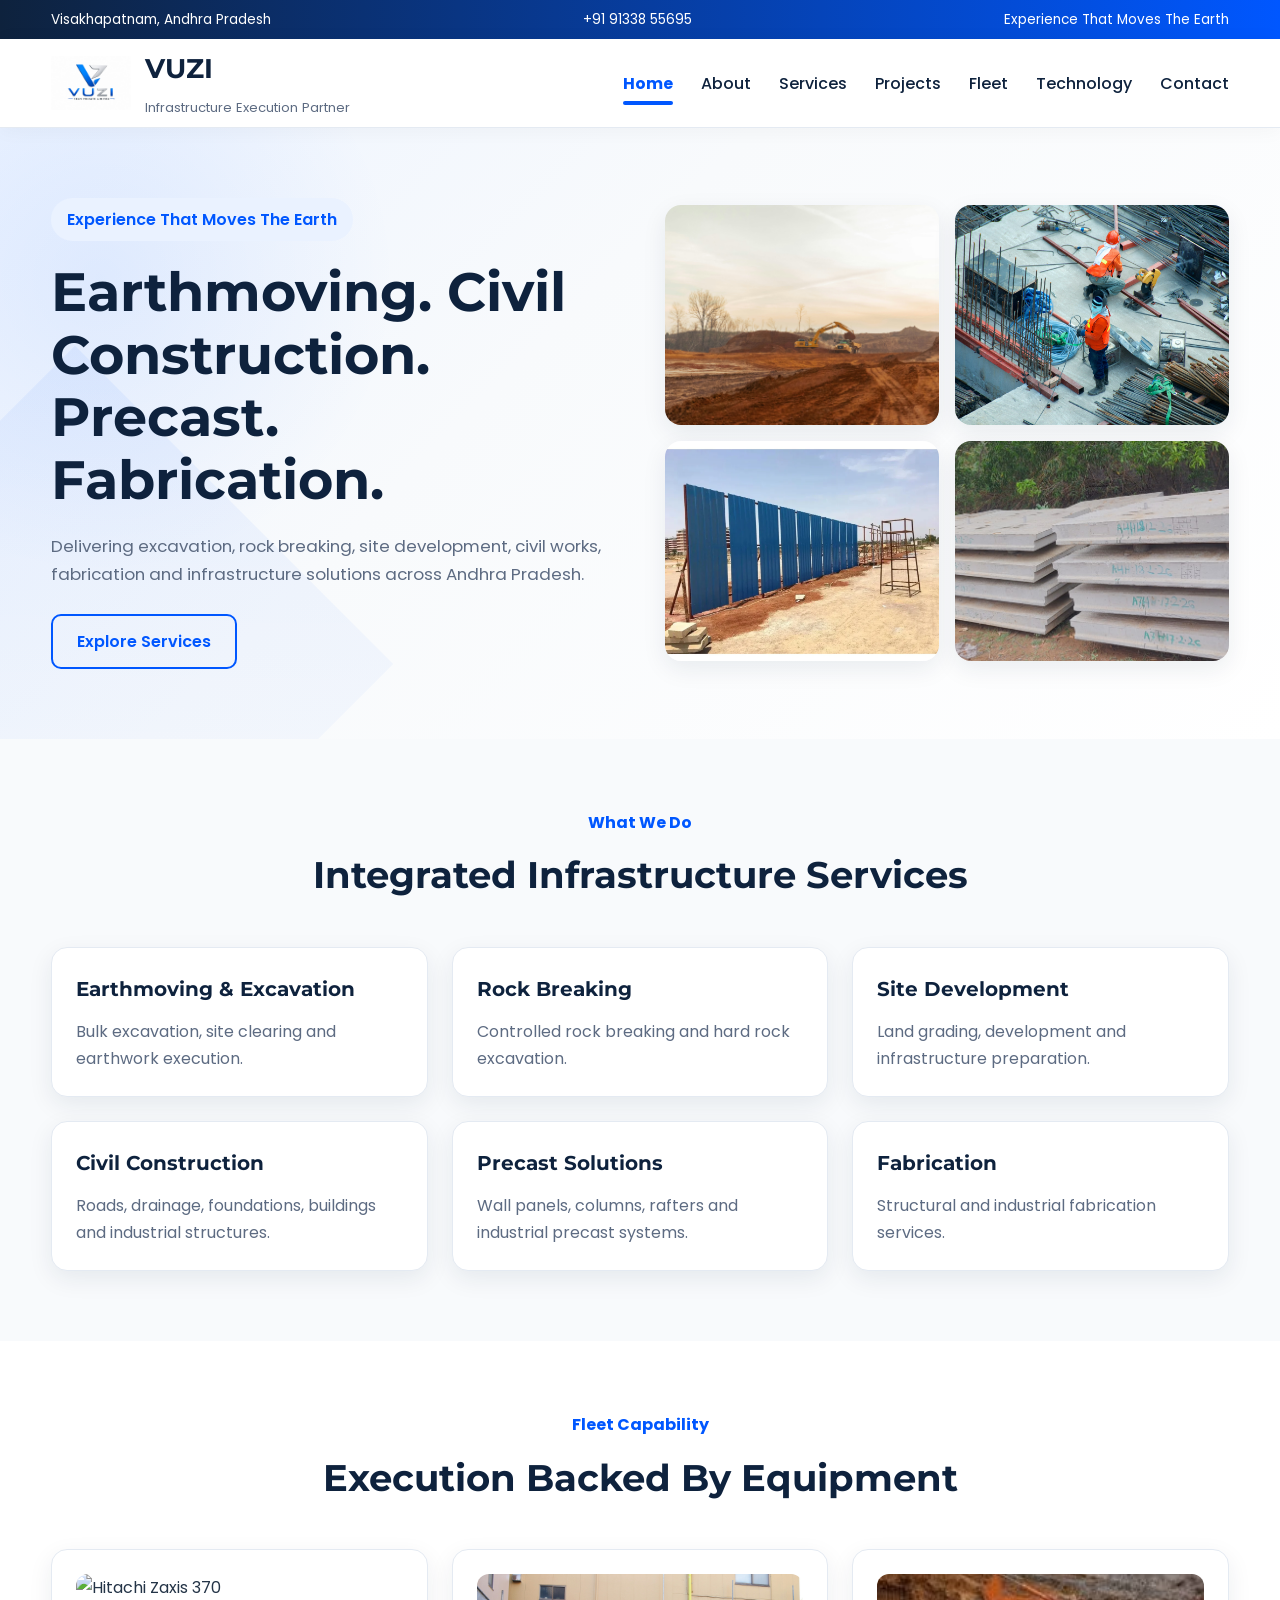
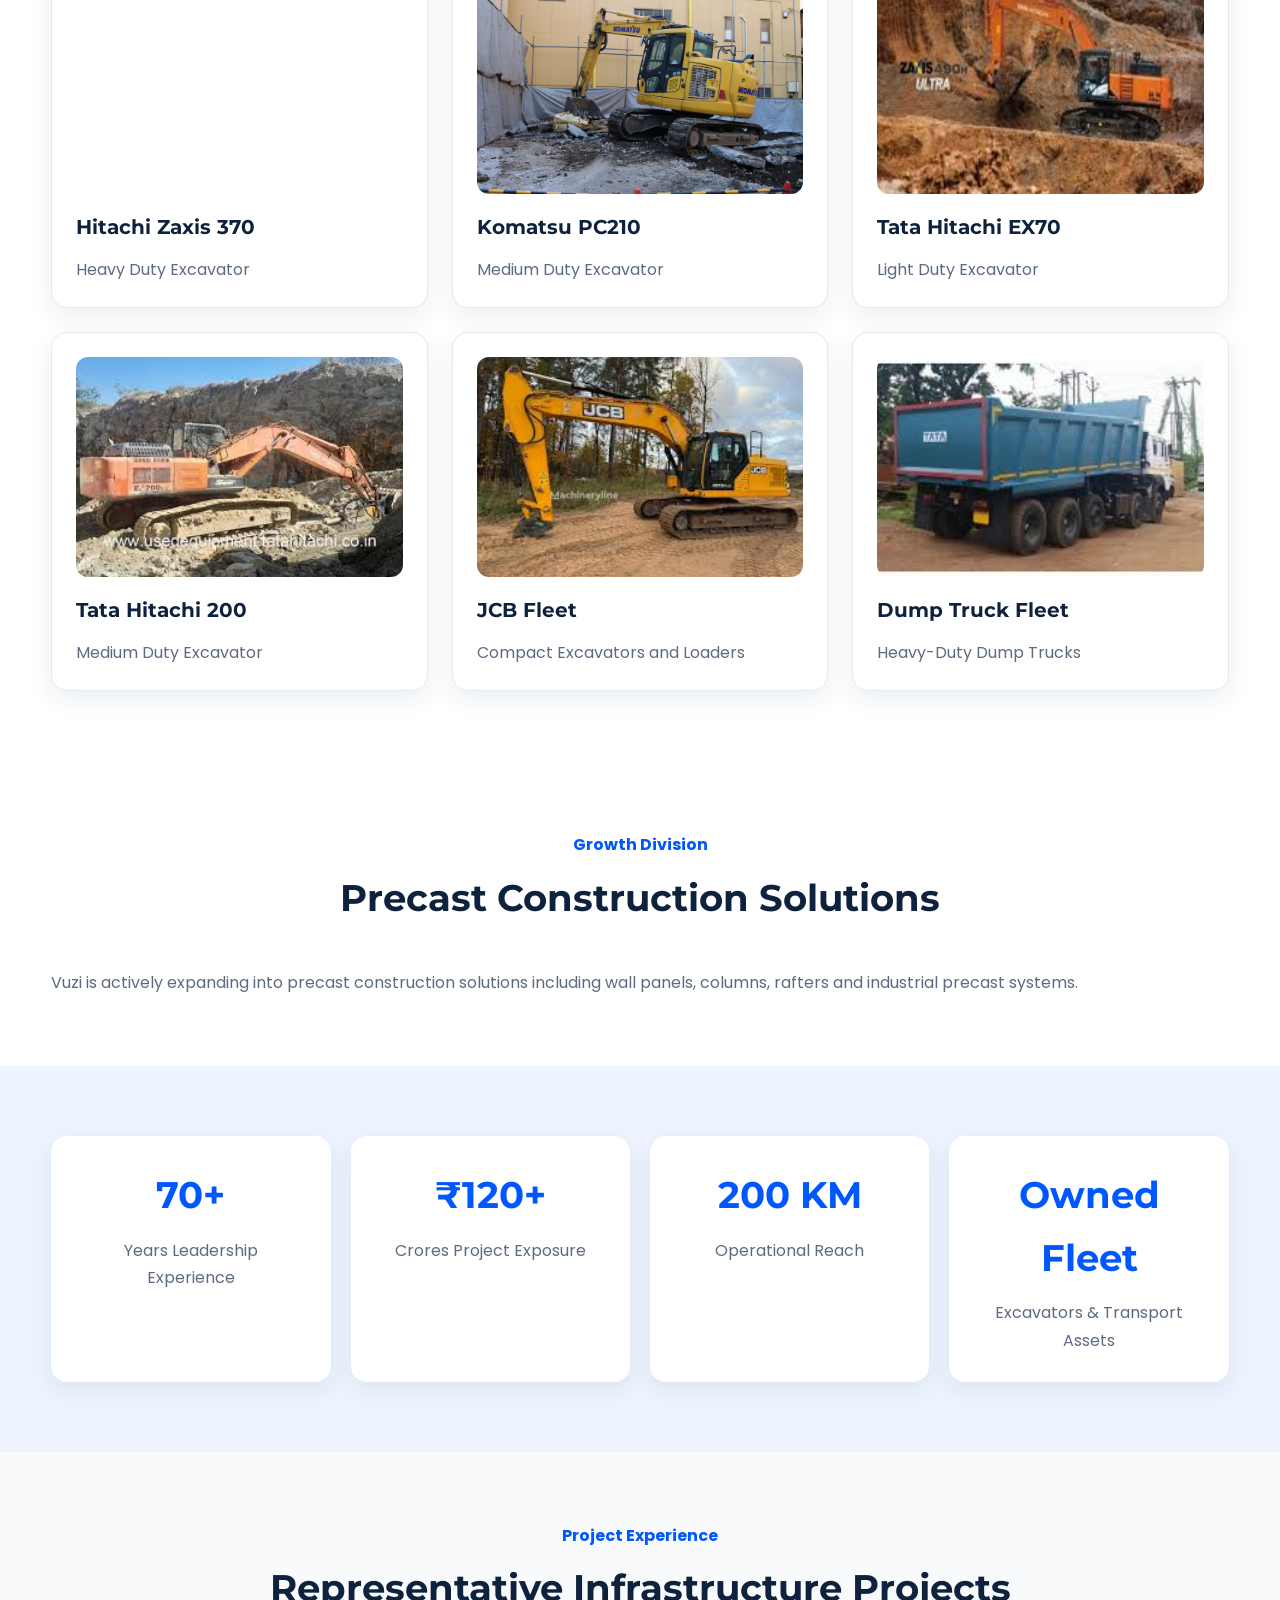
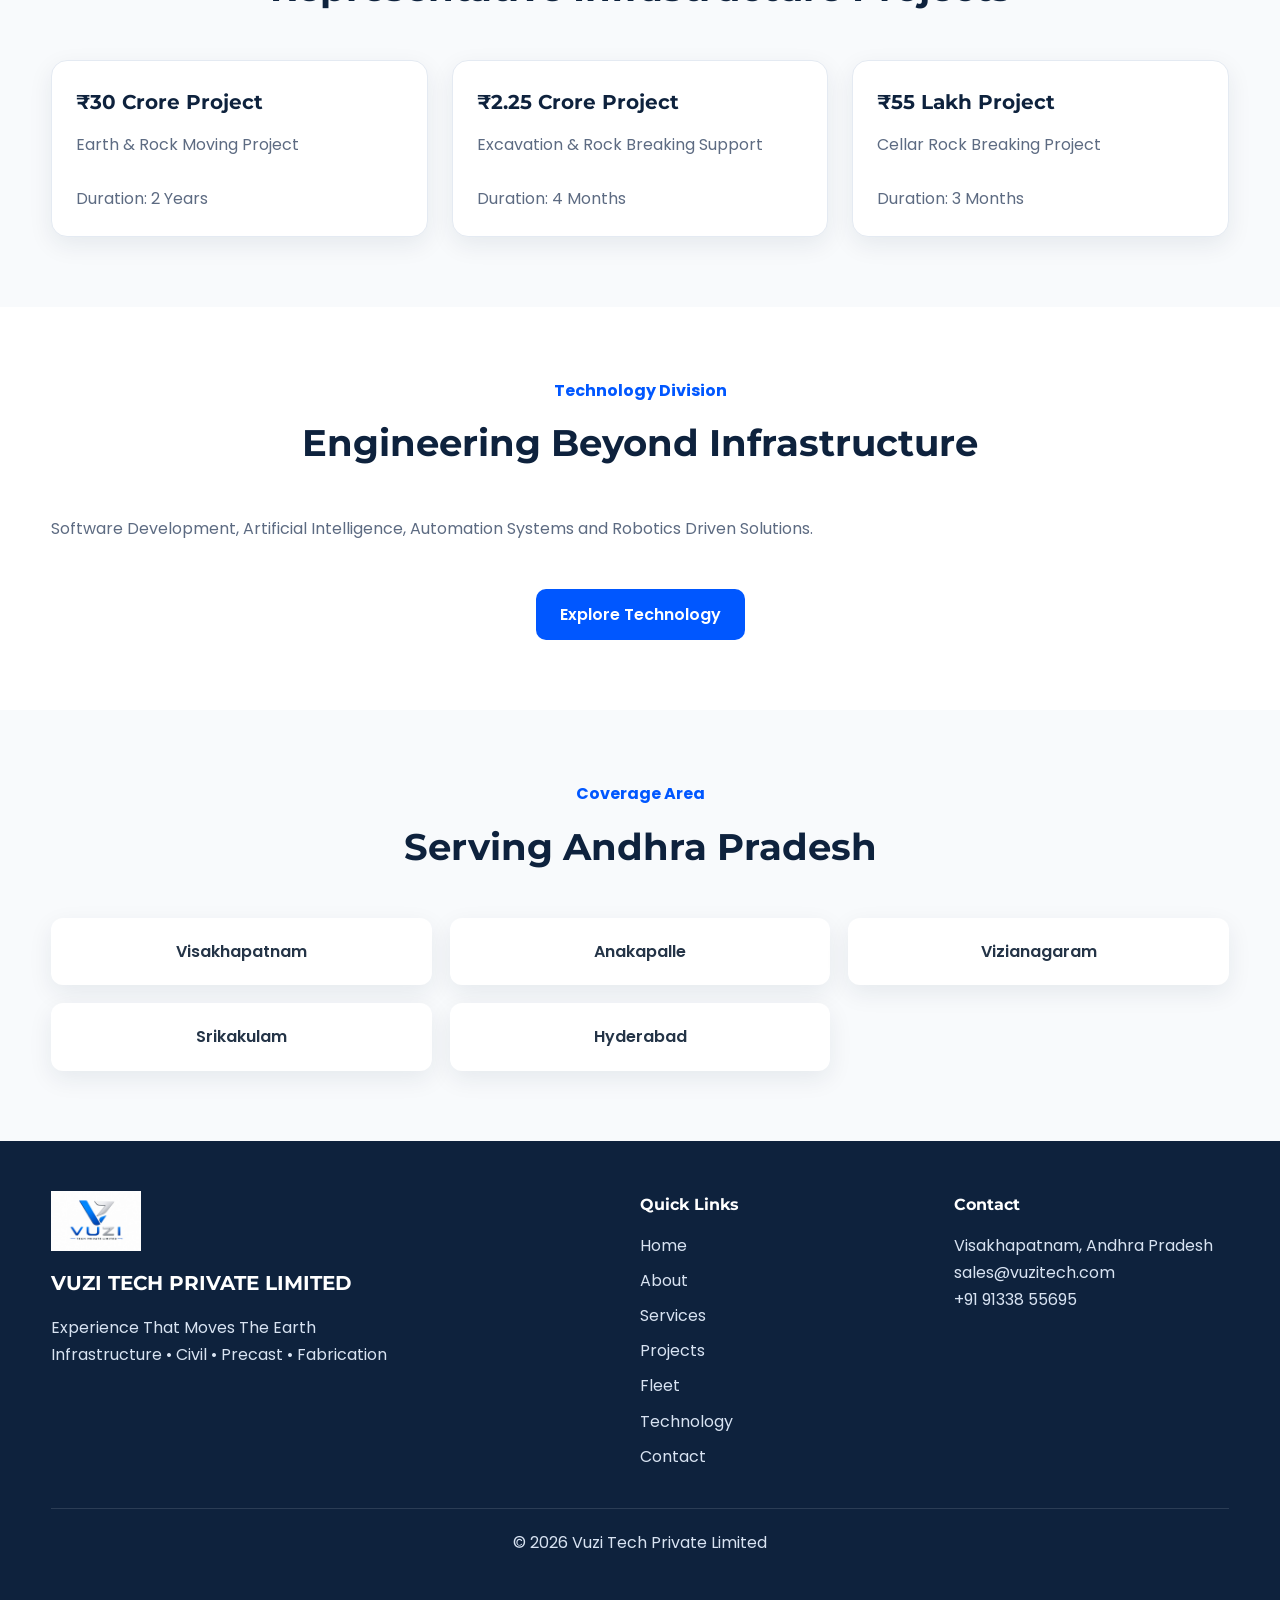
==== commit d38c95ff: "mobile no change" ====
--- a/index.html
+++ b/index.html
@@ -527,7 +527,7 @@
 </p>
 
 <p>
-+91 94935 18709
++91 91338 55695
 </p>
 
 </div>
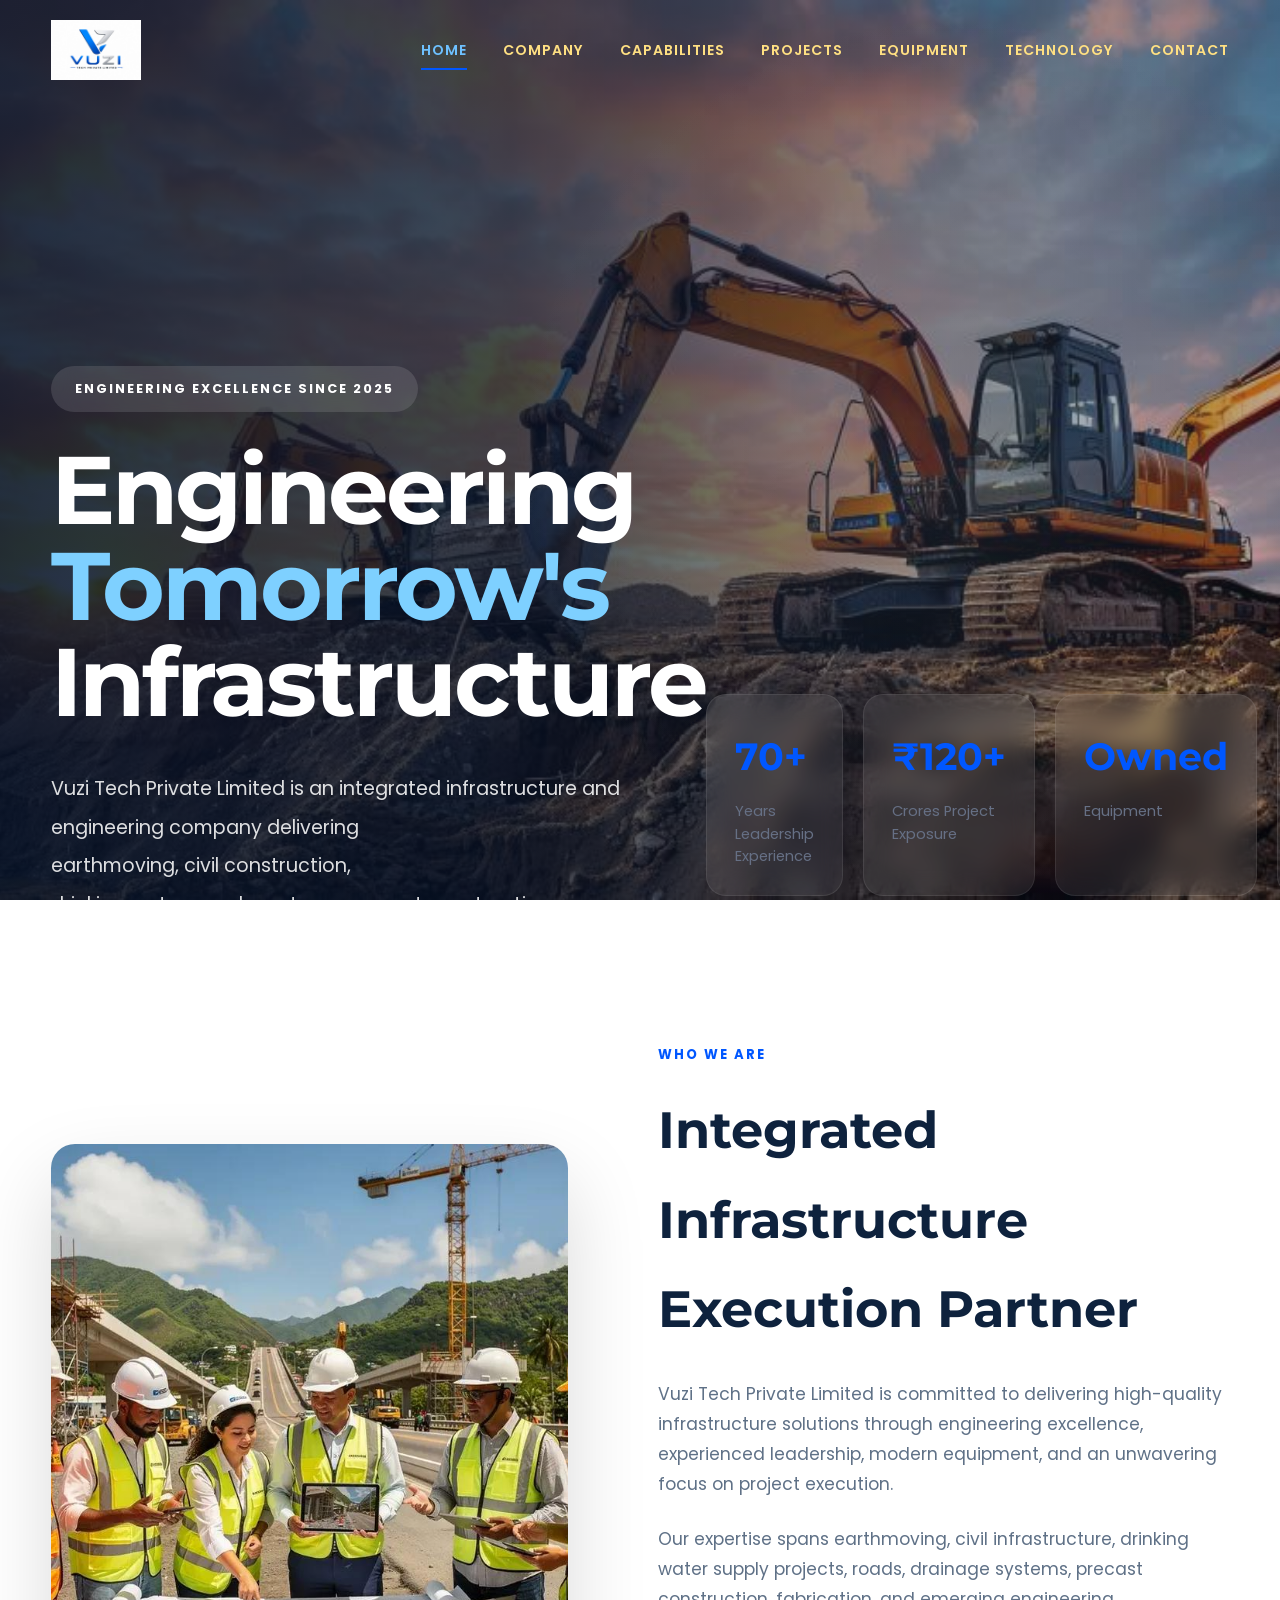
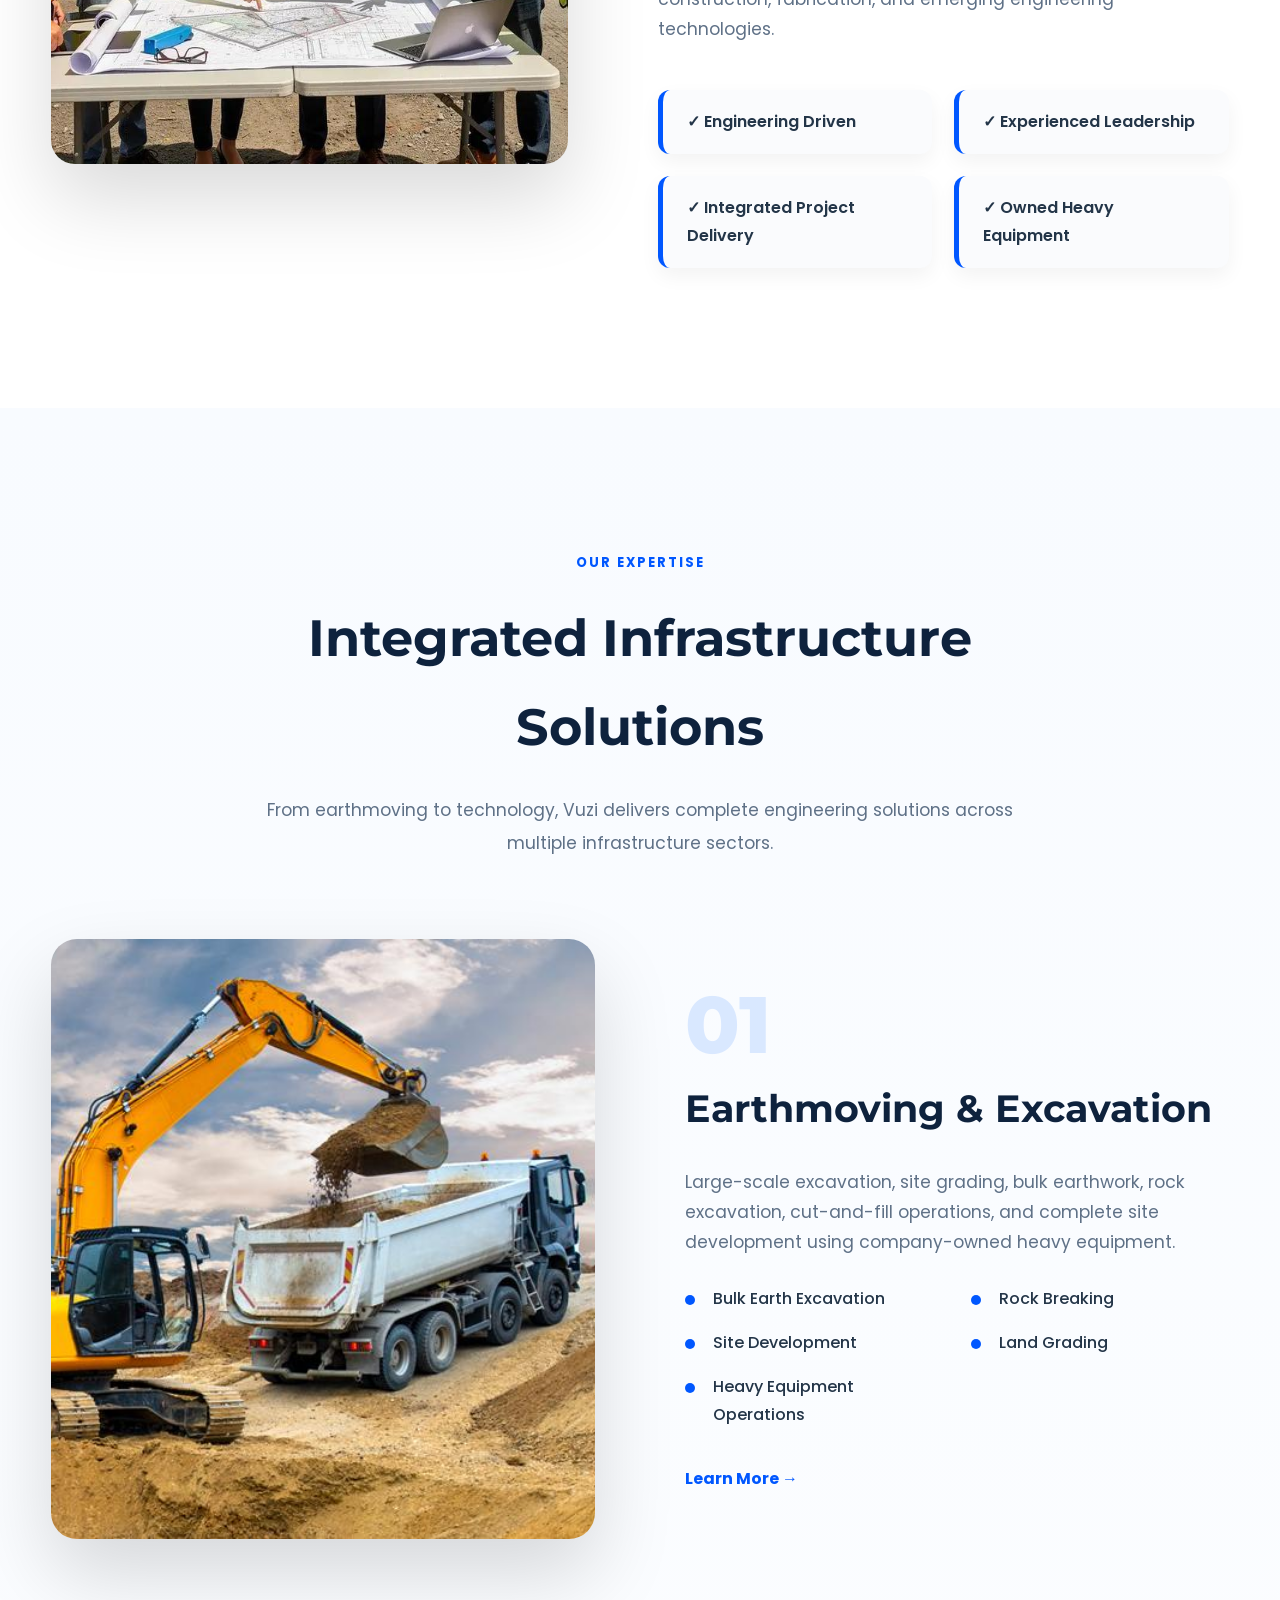
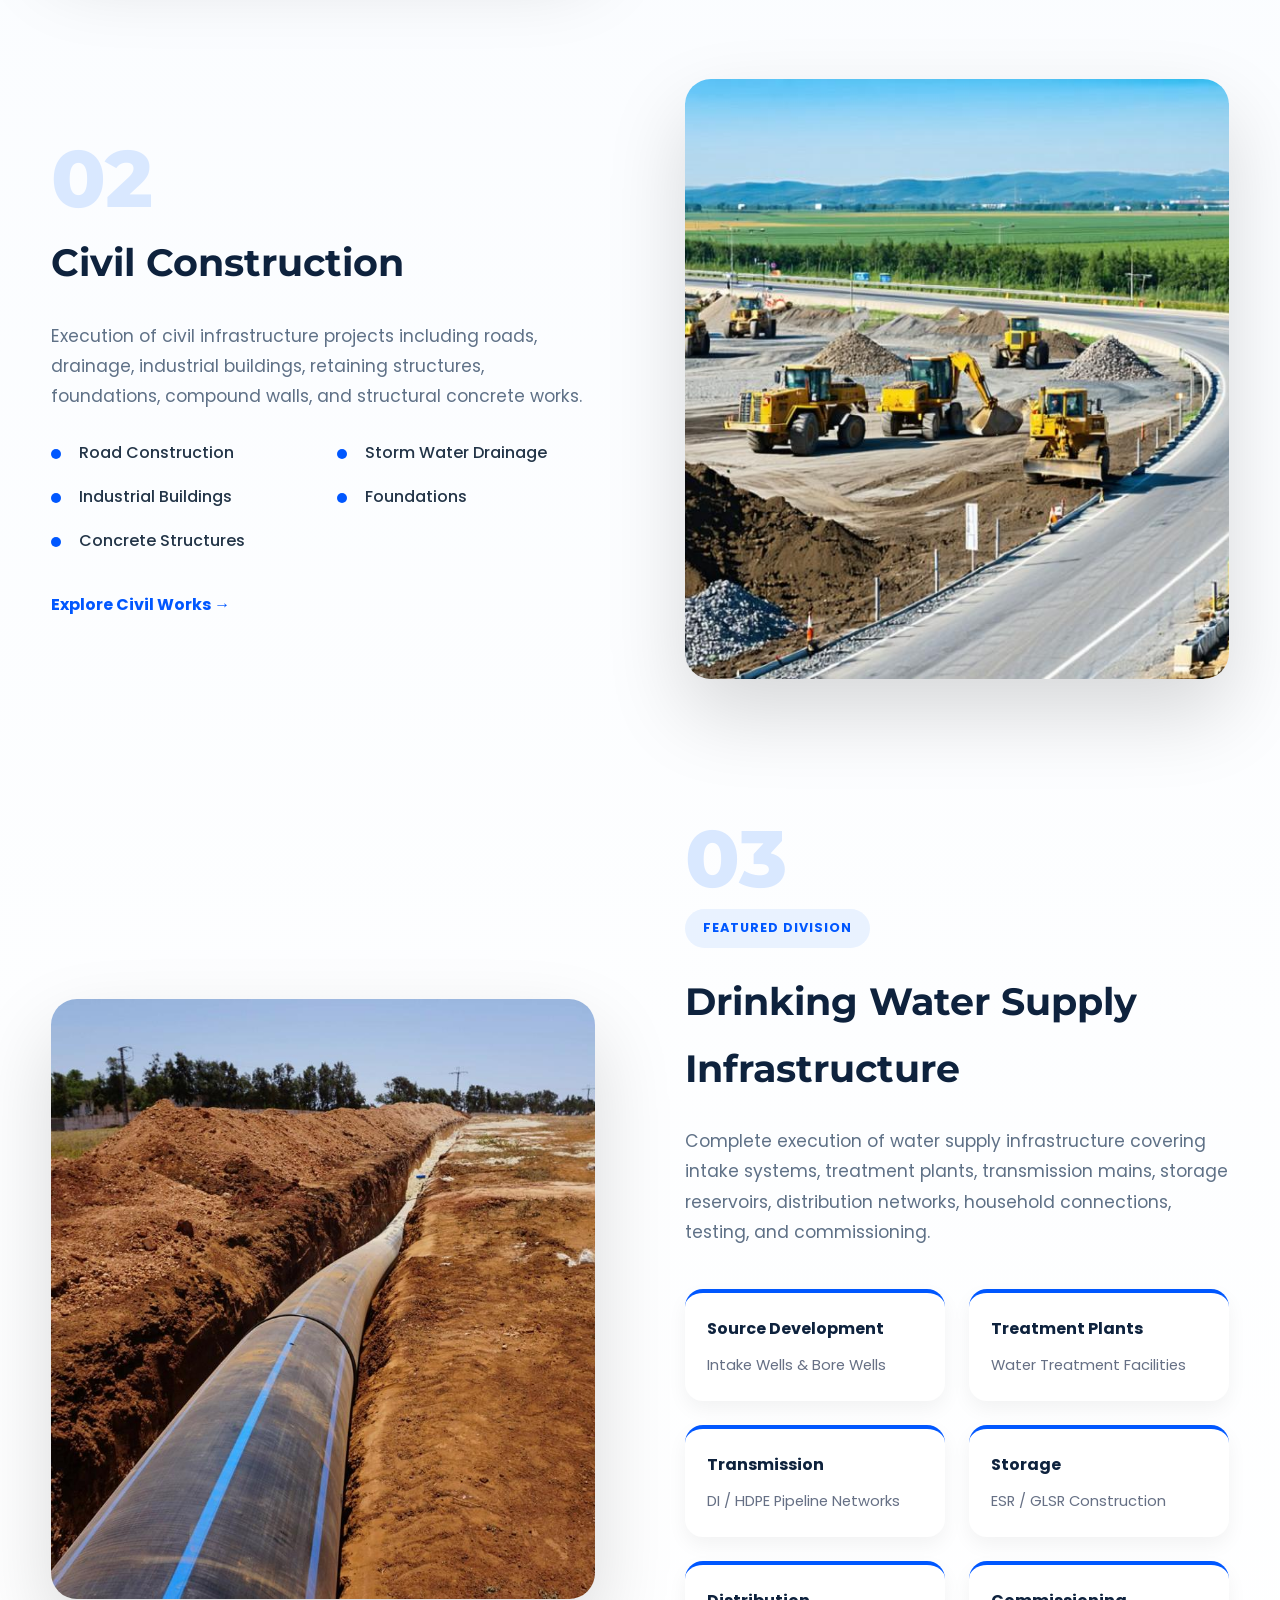
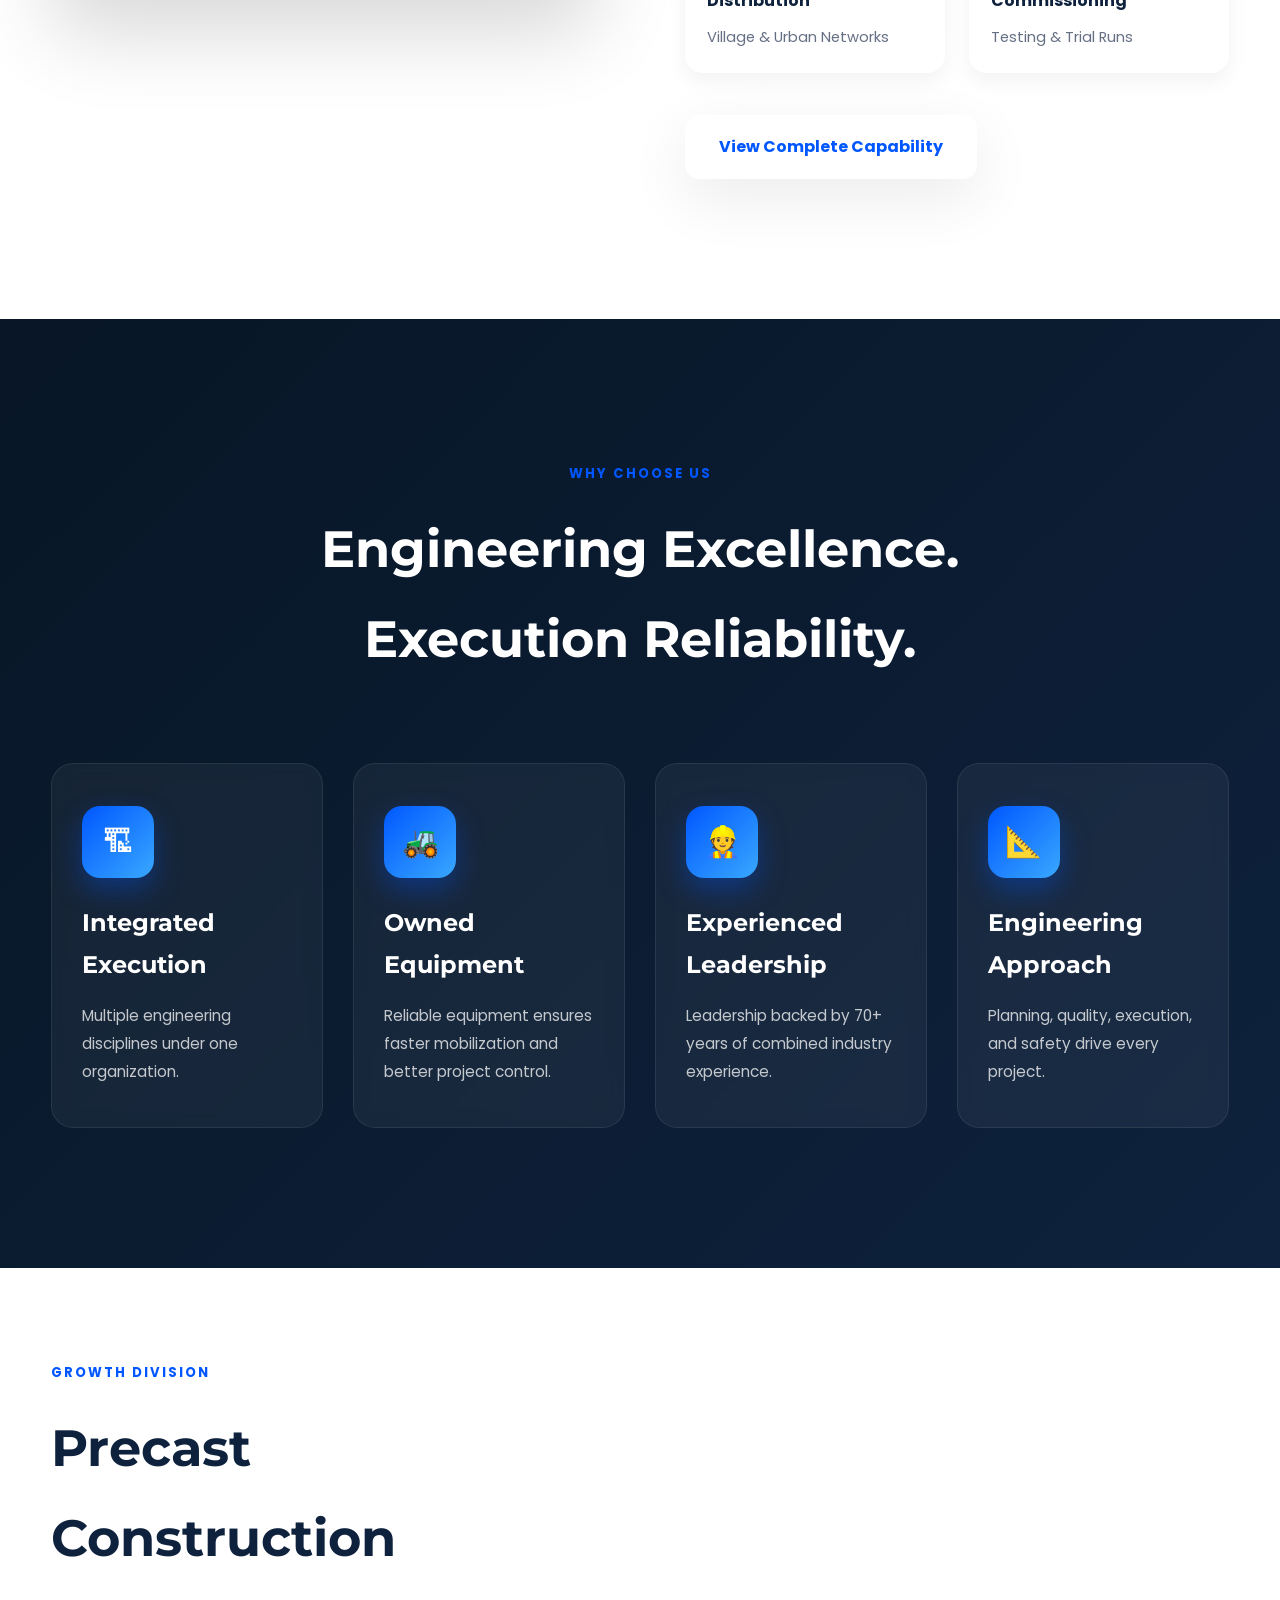
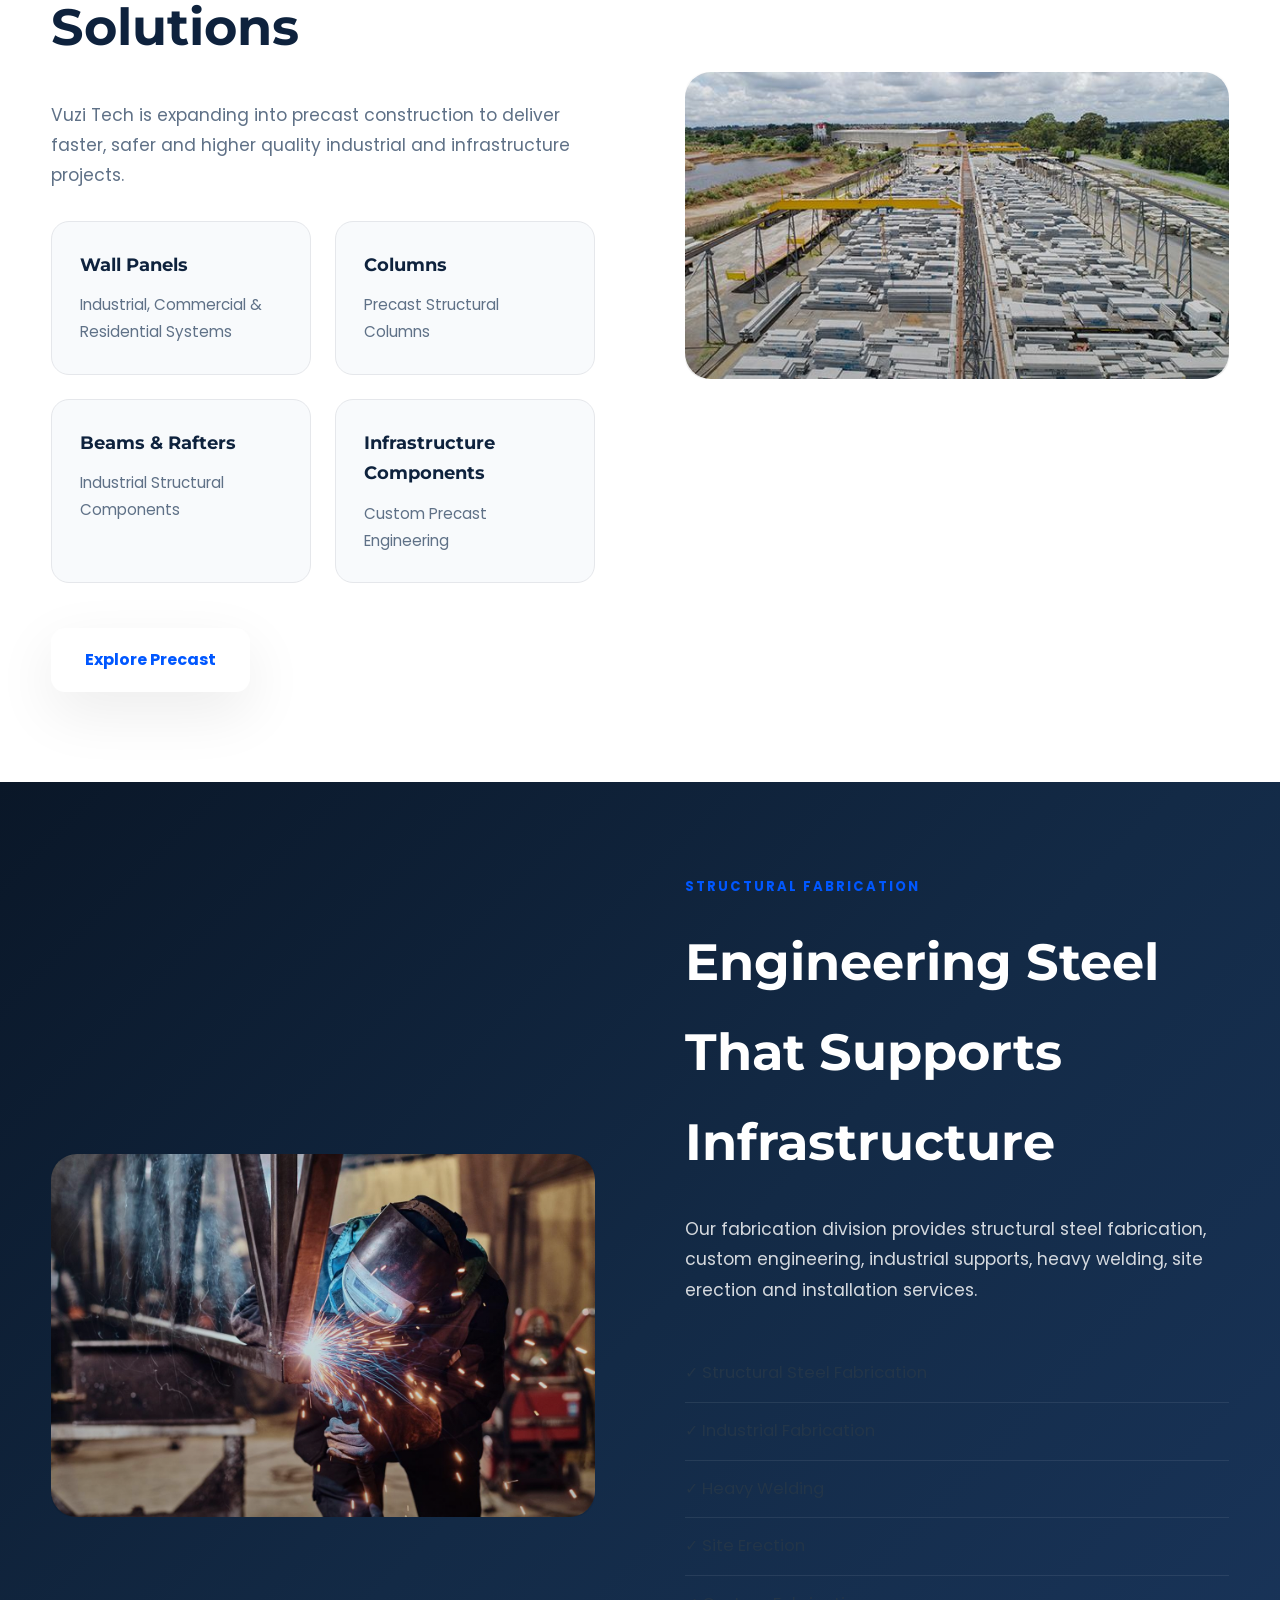
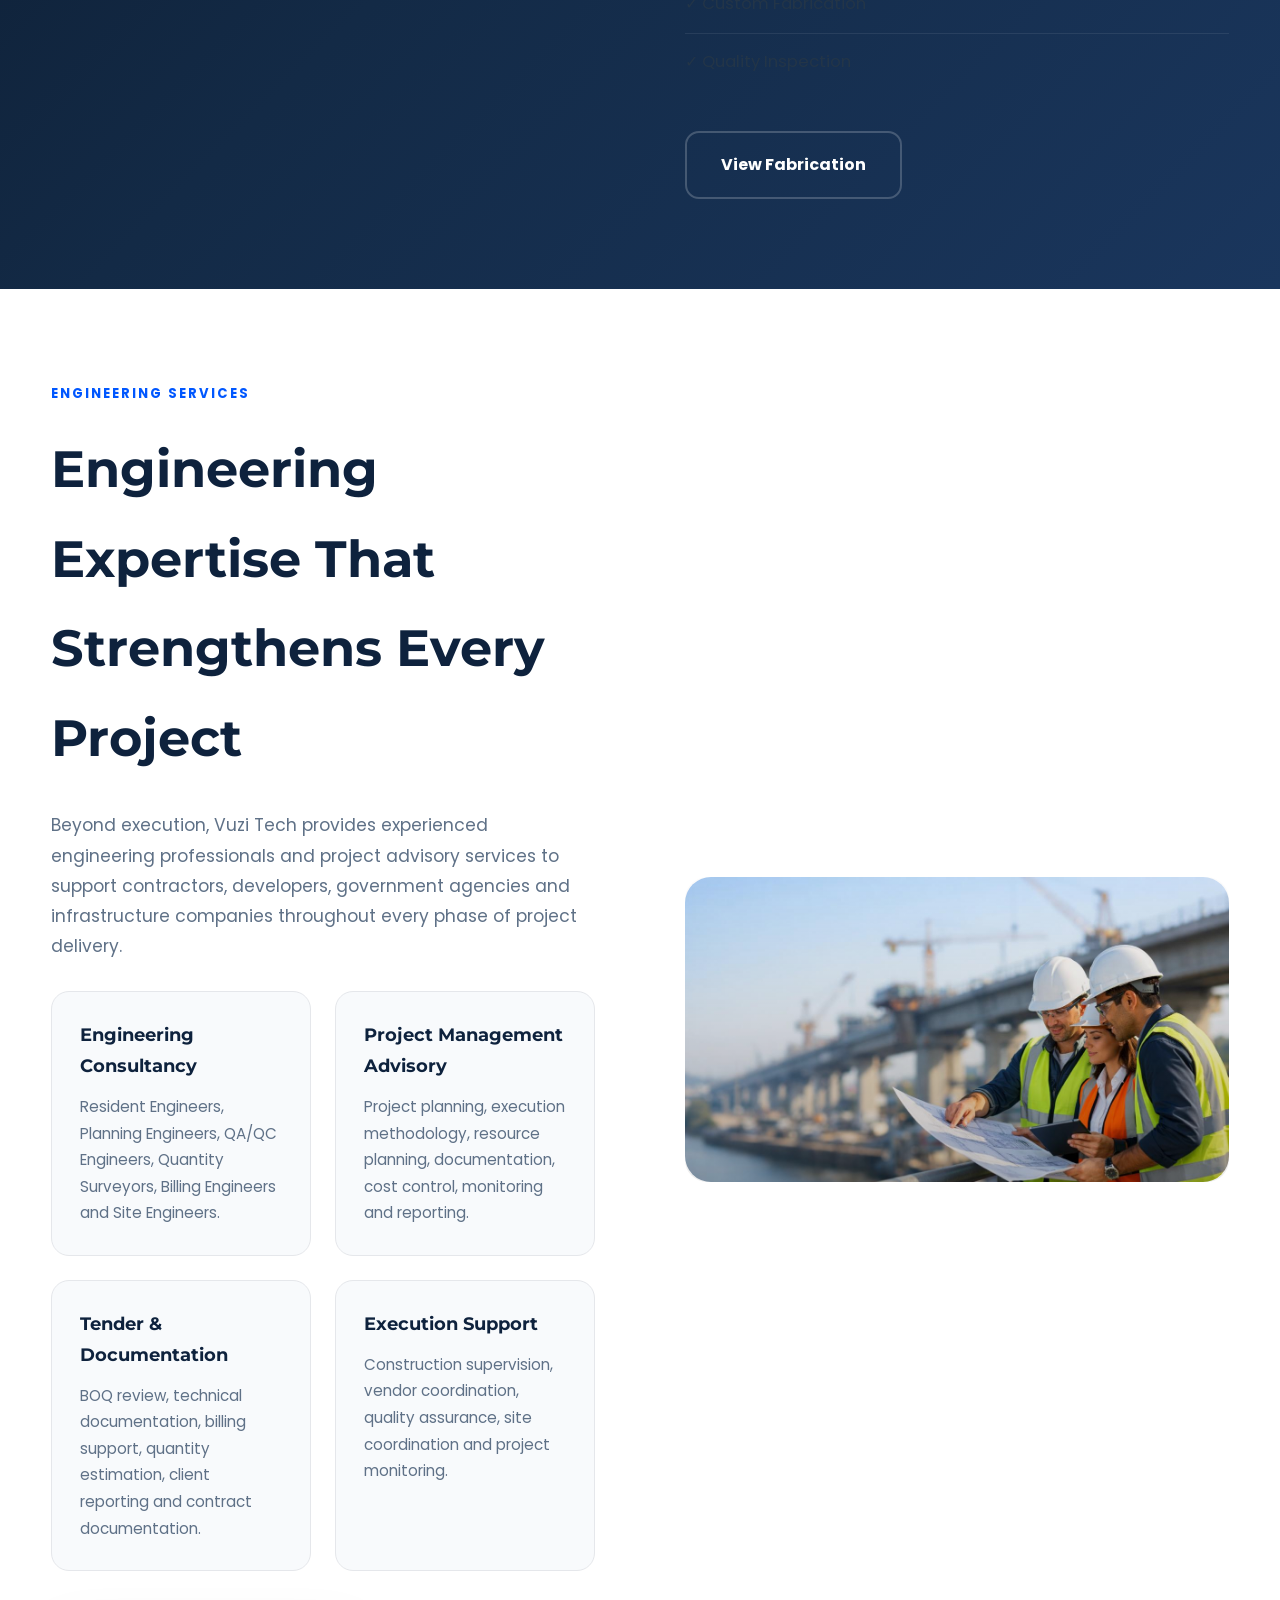
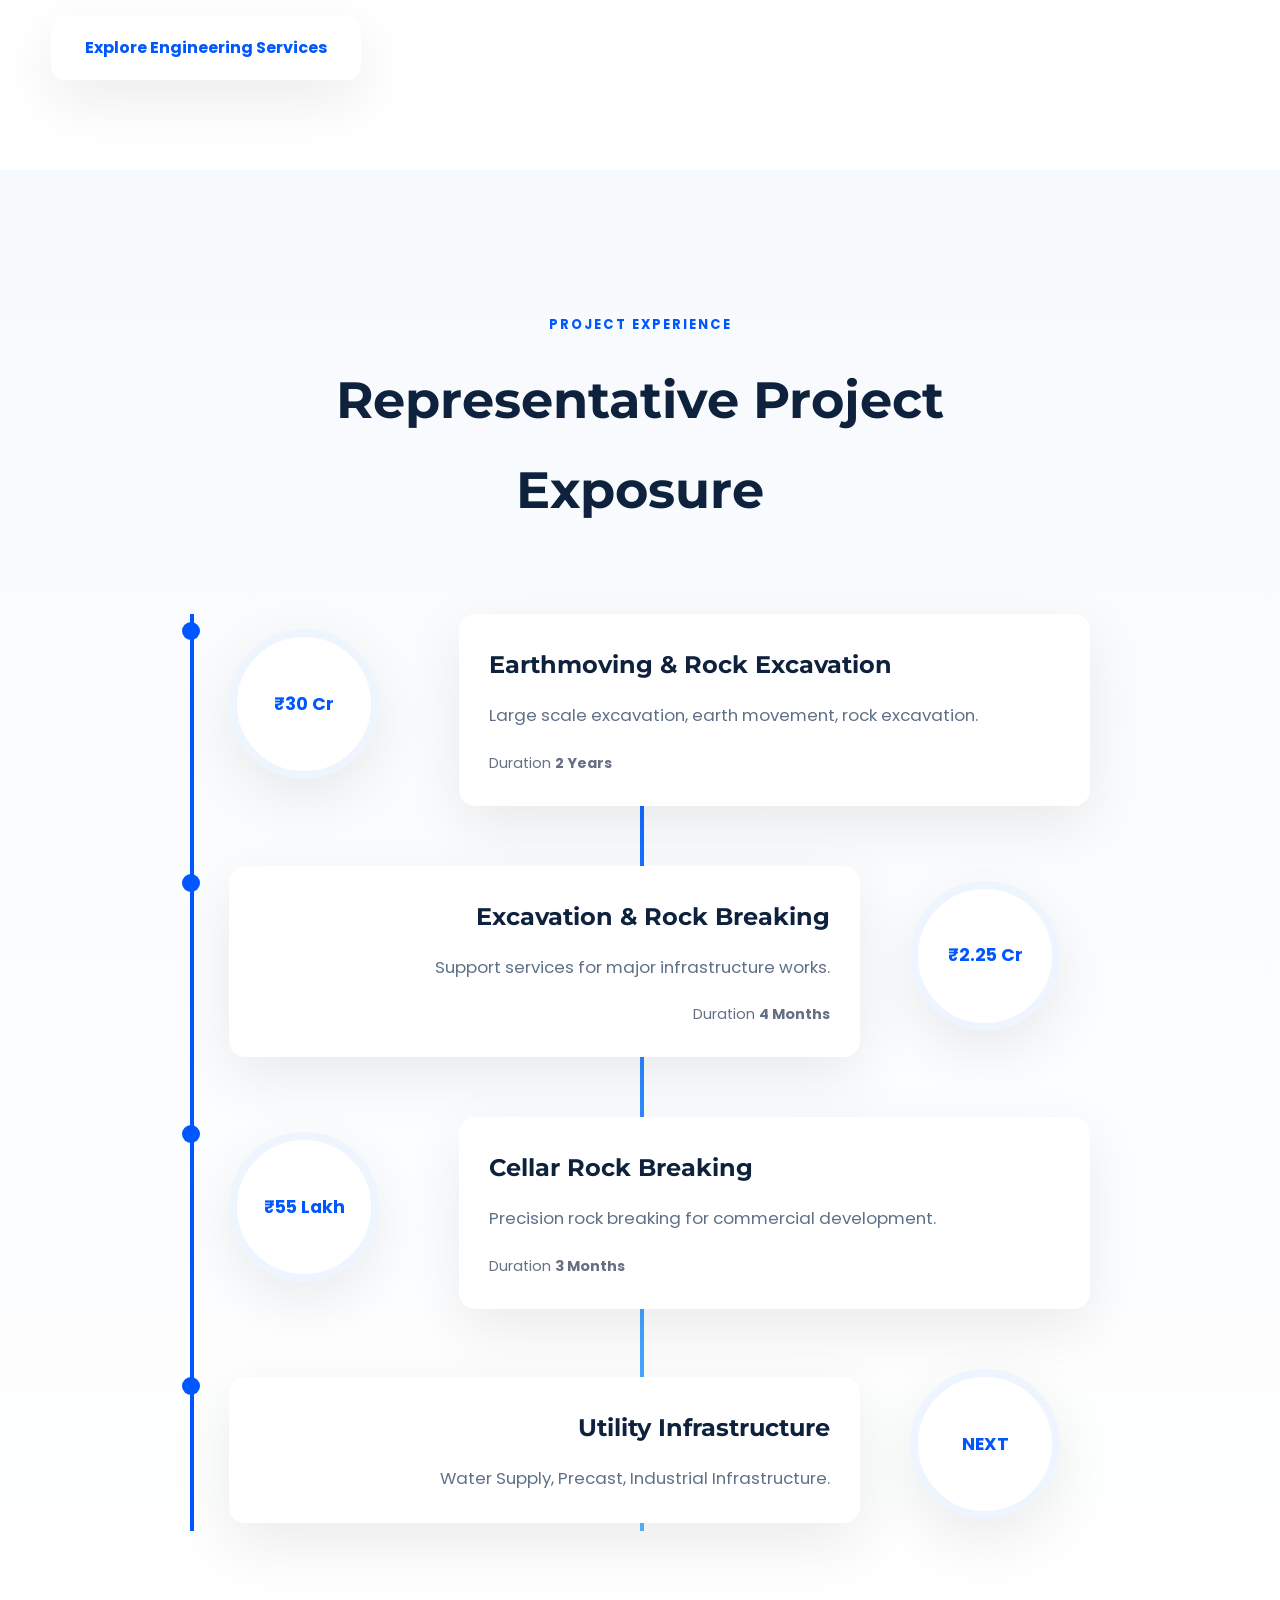
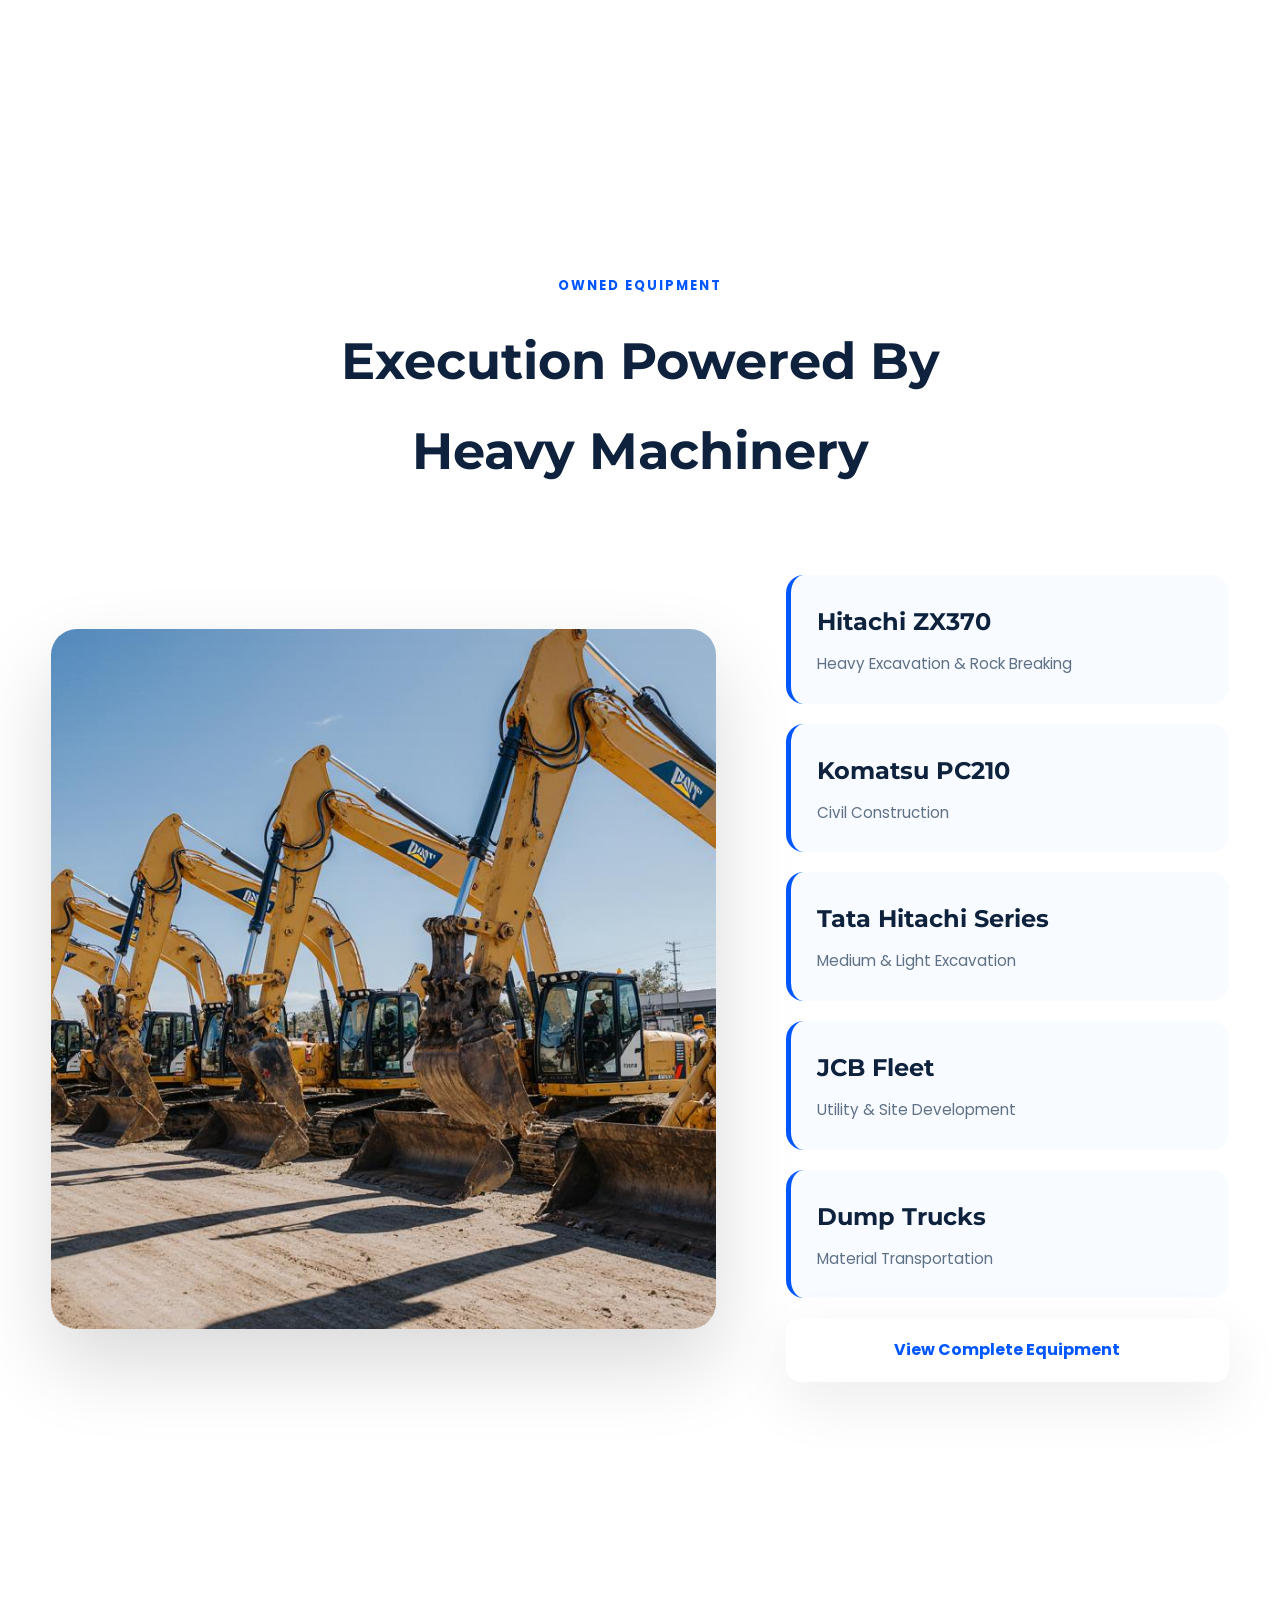
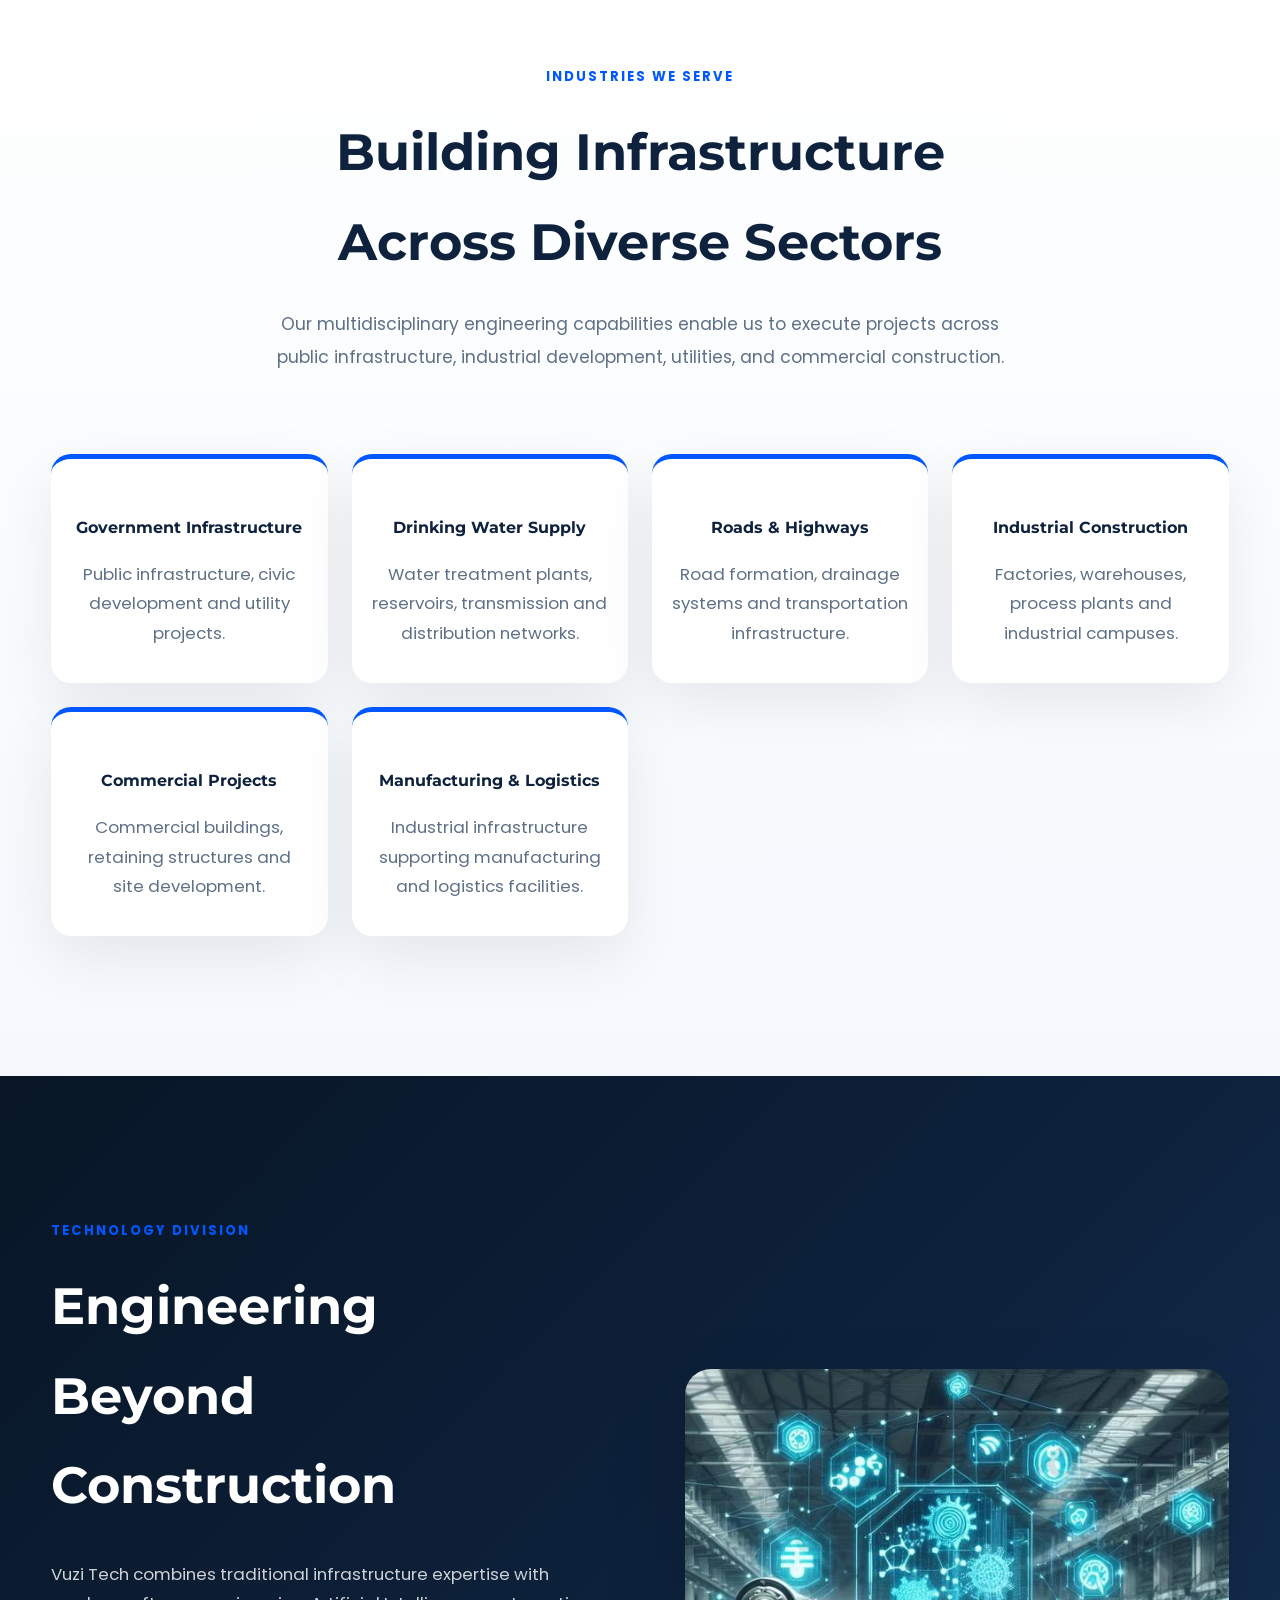
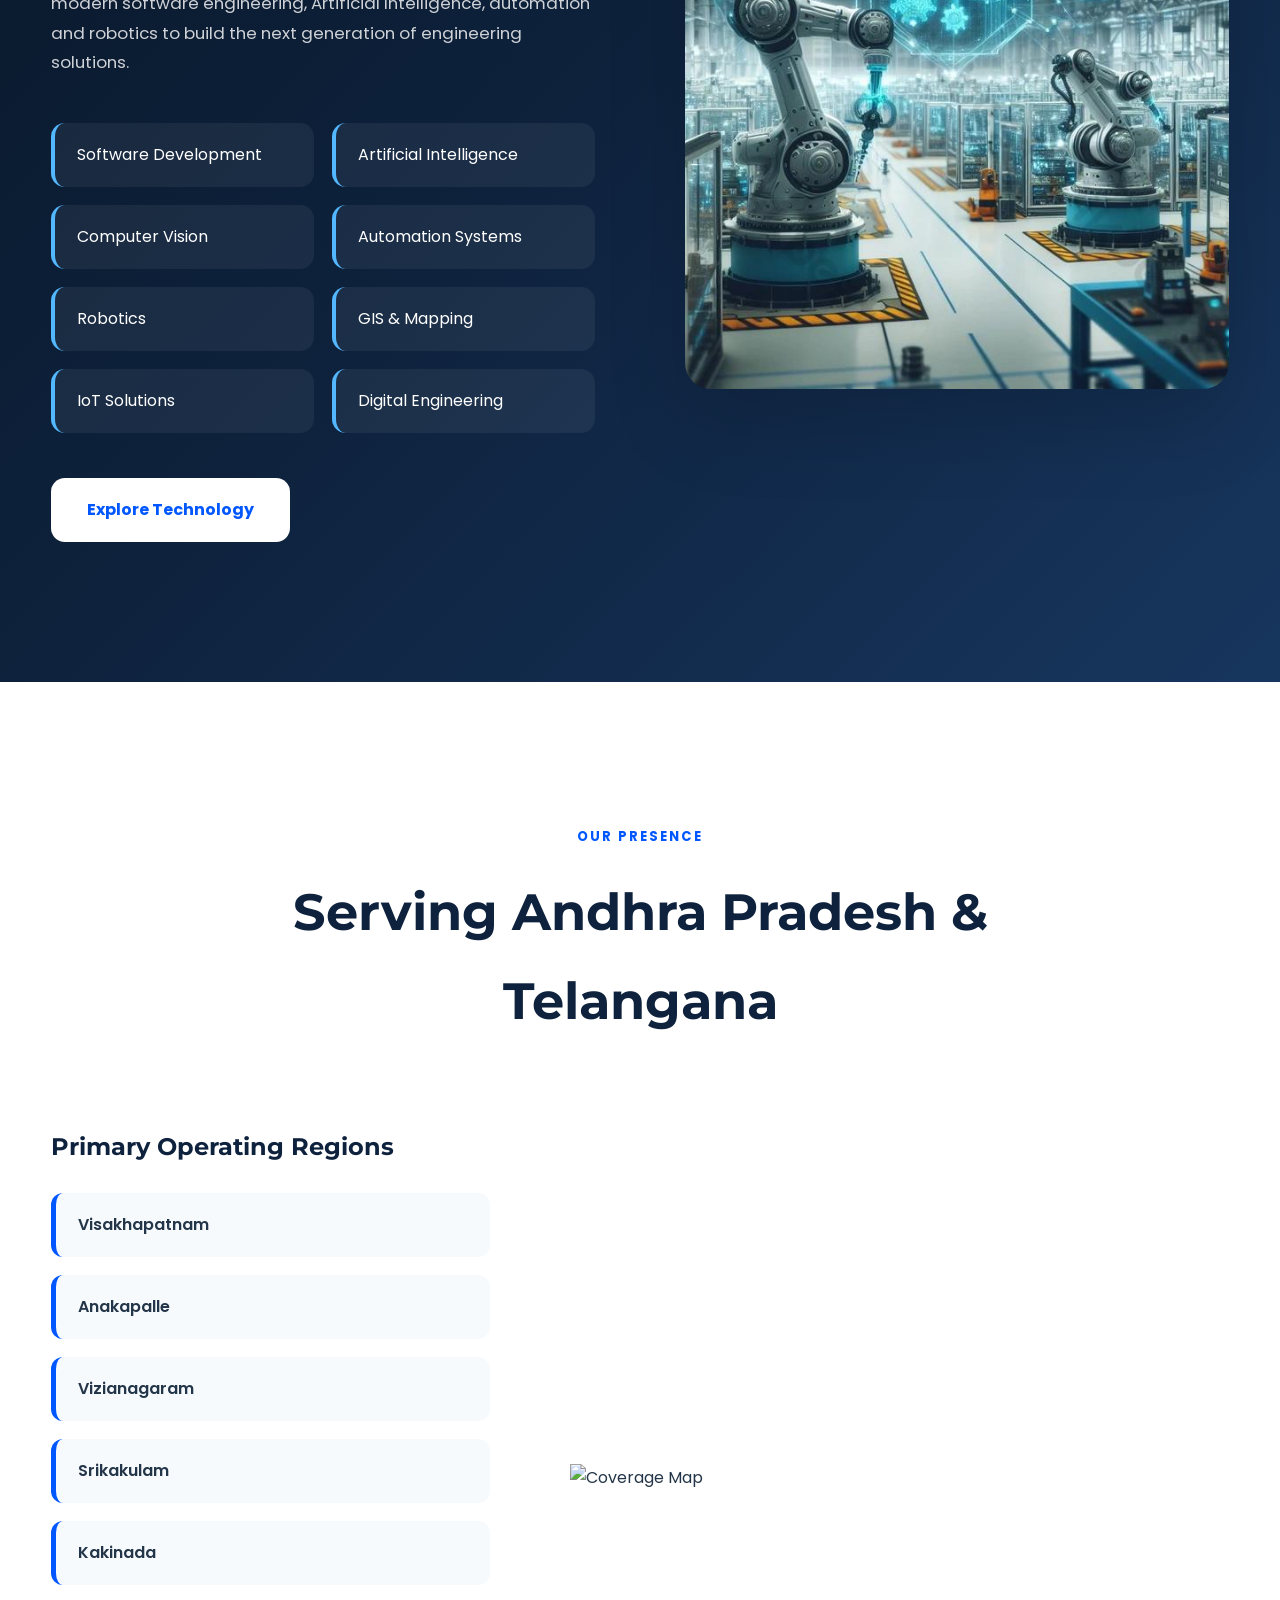
==== commit f0c06fba: "V2" ====
--- a/index.html
+++ b/index.html
@@ -6,528 +6,1629 @@
 <meta charset="UTF-8">
 <meta name="viewport" content="width=device-width, initial-scale=1.0">
 
-<title>Vuzi Tech Private Limited | Infrastructure Execution Partner</title>
+<title>
+Vuzi Tech Private Limited | Integrated Infrastructure & Engineering
+</title>
 
 <meta name="description"
-content="Earthmoving, Excavation, Rock Breaking, Civil Construction, Precast Solutions, Fabrication and Technology Services across Andhra Pradesh.">
-
-<link rel="preconnect" href="https://fonts.googleapis.com">
-
-<link href="https://fonts.googleapis.com/css2?family=Montserrat:wght@500;600;700;800&family=Poppins:wght@300;400;500;600&display=swap"
+content="Integrated Infrastructure Company specializing in Earthmoving, Civil Construction, Drinking Water Supply Projects, Roads, Drainage, Precast Construction, Fabrication and Technology Solutions.">
+
+<meta name="keywords"
+content="Earthmoving, Excavation, Drinking Water Supply, Civil Construction, Precast, Fabrication, Infrastructure Company, Andhra Pradesh">
+
+<meta name="author"
+content="Vuzi Tech Private Limited">
+
+<meta property="og:title"
+content="Vuzi Tech Private Limited">
+
+<meta property="og:description"
+content="Engineering Tomorrow's Infrastructure">
+
+<meta property="og:image"
+content="assets/hero/hero-main.webp">
+
+<meta property="og:type"
+content="website">
+
+<link rel="preconnect"
+href="https://fonts.googleapis.com">
+
+<link
+href="https://fonts.googleapis.com/css2?family=Montserrat:wght@400;500;600;700;800&family=Poppins:wght@300;400;500;600&display=swap"
 rel="stylesheet">
 
-<link rel="stylesheet" href="css/style.css">
+<link
+rel="stylesheet"
+href="css/style.css">
 
 </head>
 
 <body>
-<div class="topbar">
-
-    <div class="container">
-
-        <span>Visakhapatnam, Andhra Pradesh</span>
-
-        <span>+91 91338 55695</span>
-
-        <span>Experience That Moves The Earth</span>
-
-    </div>
-
-</div>
+
+<!-- ========================================================= -->
+
 <header class="header">
 
 <div class="container">
 
 <a href="index.html" class="logo">
 
-<img src="assets/logo/vuzi-logo.png" alt="Vuzi Logo">
+<img
+src="assets/logo/vuzi-logo.png"
+alt="Vuzi Tech Logo">
+
+</a>
+
+<nav>
+
+<ul>
+
+<li><a class="active" href="index.html">HOME</a></li>
+
+<li><a href="about.html">COMPANY</a></li>
+
+<li><a href="services.html">CAPABILITIES</a></li>
+
+<li><a href="projects.html">PROJECTS</a></li>
+
+<li><a href="fleet.html">EQUIPMENT</a></li>
+
+<li><a href="technology.html">TECHNOLOGY</a></li>
+
+<li><a href="contact.html">CONTACT</a></li>
+
+</ul>
+
+</nav>
+
+</div>
+
+</header>
+
+<!-- ========================================================= -->
+
+<section class="hero">
+
+<div class="hero-overlay"></div>
+
+<div class="container hero-grid">
+
+<div class="hero-content">
+<!-- <br><br><br><br><br><br><br> -->
+<div class="hero-badge">
+
+ENGINEERING EXCELLENCE SINCE 2025
+
+</div>
+
+<h1>
+
+Engineering
+
+<span>Tomorrow's</span>
+
+Infrastructure
+
+</h1>
+
+<p>
+
+Vuzi Tech Private Limited is an integrated infrastructure and
+engineering company delivering <br>earthmoving, civil construction,
+<br>drinking water supply systems, precast construction,
+<br>structural fabrication, engineering consultancy,
+<br>project management advisory and technology-driven solutions.
+
+</p>
+
+<div class="hero-buttons">
+
+<a
+href="services.html"
+class="btn-primary">
+
+Explore Capabilities
+
+</a>
+
+<a
+href="projects.html"
+class="btn-secondary">
+
+Our Projects
+
+</a>
+
+</div>
+
+</div>
+
+<!-- ======================================== -->
+
+<div class="container">
+
+<div class="hero-stats">
+
+<div class="hero-stat">
+
+<h2>70+</h2>
+
+<span>
+
+Years Leadership Experience
+
+</span>
+
+</div>
+
+<div class="hero-stat">
+
+<h2>₹120+</h2>
+
+<span>
+
+Crores Project Exposure
+
+</span>
+
+</div>
+
+<div class="hero-stat">
+
+<h2>Owned</h2>
+
+<span>
+
+Equipment
+
+</span>
+
+</div>
+
+<div class="hero-stat">
+
+<h2>6+</h2>
+
+<span>
+
+Business Divisions
+
+</span>
+
+</div>
+
+</div>
+
+</div>
+
+</section>
+
+<!-- ========================================================= -->
+
+<section class="company-intro">
+
+<div class="container">
+
+<div class="intro-grid">
+
+<div class="intro-image">
+
+<img
+
+src="assets/company/company.webp"
+
+alt="Infrastructure Company">
+
+</div>
+
+<div class="intro-content">
+
+<div class="section-kicker">
+
+WHO WE ARE
+
+</div>
+
+<h2>
+
+Integrated Infrastructure
+Execution Partner
+
+</h2>
+
+<p>
+
+Vuzi Tech Private Limited is committed to delivering
+high-quality infrastructure solutions through
+engineering excellence,
+experienced leadership,
+modern equipment,
+and an unwavering focus on project execution.
+
+</p>
+
+<p>
+
+Our expertise spans earthmoving,
+civil infrastructure,
+drinking water supply projects,
+roads,
+drainage systems,
+precast construction,
+fabrication,
+and emerging engineering technologies.
+
+</p>
+
+<div class="intro-features">
 
 <div>
-<h3>VUZI</h3>
-<span>Infrastructure Execution Partner</span>
-</div>
+
+✓ Engineering Driven
+
+</div>
+
+<div>
+
+✓ Experienced Leadership
+
+</div>
+
+<div>
+
+✓ Integrated Project Delivery
+
+</div>
+
+<div>
+
+✓ Owned Heavy Equipment
+
+</div>
+
+</div>
+
+</div>
+
+</div>
+
+</div>
+
+</section>
+
+<!-- ========================================================= -->
+ <!-- ========================================================= -->
+<!-- BUSINESS DIVISIONS -->
+<!-- ========================================================= -->
+
+<section class="business-showcase">
+
+<div class="container">
+
+<div class="section-heading center">
+
+<span>OUR EXPERTISE</span>
+
+<h2>
+Integrated Infrastructure Solutions
+</h2>
+
+<p>
+From earthmoving to technology, Vuzi delivers complete engineering solutions across multiple infrastructure sectors.
+</p>
+
+</div>
+
+<!-- ========================================================= -->
+<!-- EARTHMOVING -->
+<!-- ========================================================= -->
+
+<div class="division-row">
+
+<div class="division-image">
+
+<img
+src="assets/services/earthmoving.webp"
+alt="Earthmoving & Excavation">
+
+</div>
+
+<div class="division-content">
+
+<div class="division-number">
+01
+</div>
+
+<h3>
+Earthmoving & Excavation
+</h3>
+
+<p>
+
+Large-scale excavation, site grading,
+bulk earthwork,
+rock excavation,
+cut-and-fill operations,
+and complete site development using company-owned heavy equipment.
+
+</p>
+
+<ul class="division-list">
+
+<li>Bulk Earth Excavation</li>
+<li>Rock Breaking</li>
+<li>Site Development</li>
+<li>Land Grading</li>
+<li>Heavy Equipment Operations</li>
+
+</ul>
+
+<a href="services.html" class="text-link">
+
+Learn More →
 
 </a>
 
-<nav>
+</div>
+
+</div>
+
+<!-- ========================================================= -->
+<!-- CIVIL -->
+<!-- ========================================================= -->
+
+<div class="division-row reverse">
+
+<div class="division-content">
+
+<div class="division-number">
+02
+</div>
+
+<h3>
+Civil Construction
+</h3>
+
+<p>
+
+Execution of civil infrastructure projects including
+roads,
+drainage,
+industrial buildings,
+retaining structures,
+foundations,
+compound walls,
+and structural concrete works.
+
+</p>
+
+<ul class="division-list">
+
+<li>Road Construction</li>
+<li>Storm Water Drainage</li>
+<li>Industrial Buildings</li>
+<li>Foundations</li>
+<li>Concrete Structures</li>
+
+</ul>
+
+<a href="services.html" class="text-link">
+
+Explore Civil Works →
+
+</a>
+
+</div>
+
+<div class="division-image">
+
+<img
+src="assets/services/civil.webp"
+alt="Civil Construction">
+
+</div>
+
+</div>
+
+<!-- ========================================================= -->
+<!-- WATER -->
+<!-- ========================================================= -->
+
+<div class="division-row">
+
+<div class="division-image">
+
+<img
+src="assets/services/water-supply.webp"
+alt="Drinking Water Infrastructure">
+
+</div>
+
+<div class="division-content">
+
+<div class="division-number">
+03
+</div>
+
+<div class="featured-tag">
+
+FEATURED DIVISION
+
+</div>
+
+<h3>
+
+Drinking Water Supply Infrastructure
+
+</h3>
+
+<p>
+
+Complete execution of water supply infrastructure
+covering intake systems,
+treatment plants,
+transmission mains,
+storage reservoirs,
+distribution networks,
+household connections,
+testing,
+and commissioning.
+
+</p>
+
+<div class="feature-grid">
+
+<div>
+
+<strong>Source Development</strong>
+
+<span>
+Intake Wells & Bore Wells
+</span>
+
+</div>
+
+<div>
+
+<strong>Treatment Plants</strong>
+
+<span>
+Water Treatment Facilities
+</span>
+
+</div>
+
+<div>
+
+<strong>Transmission</strong>
+
+<span>
+DI / HDPE Pipeline Networks
+</span>
+
+</div>
+
+<div>
+
+<strong>Storage</strong>
+
+<span>
+ESR / GLSR Construction
+</span>
+
+</div>
+
+<div>
+
+<strong>Distribution</strong>
+
+<span>
+Village & Urban Networks
+</span>
+
+</div>
+
+<div>
+
+<strong>Commissioning</strong>
+
+<span>
+Testing & Trial Runs
+</span>
+
+</div>
+
+</div>
+
+<a
+href="utility-infrastructure.html"
+class="btn-primary">
+
+View Complete Capability
+
+</a>
+
+</div>
+
+</div>
+
+</div>
+
+</section>
+
+<!-- ========================================================= -->
+<!-- WHY VUZI -->
+<!-- ========================================================= -->
+
+<section class="why-vuzi">
+
+<div class="container">
+
+<div class="section-heading center">
+
+<span>WHY CHOOSE US</span>
+
+<h2>
+
+Engineering Excellence.
+Execution Reliability.
+
+</h2>
+
+</div>
+
+<div class="why-grid">
+
+<div class="why-item">
+
+<div class="why-icon">
+
+🏗
+
+</div>
+
+<h3>
+
+Integrated Execution
+
+</h3>
+
+<p>
+
+Multiple engineering disciplines
+under one organization.
+
+</p>
+
+</div>
+
+<div class="why-item">
+
+<div class="why-icon">
+
+🚜
+
+</div>
+
+<h3>
+
+Owned Equipment
+
+</h3>
+
+<p>
+
+Reliable equipment ensures
+faster mobilization and
+better project control.
+
+</p>
+
+</div>
+
+<div class="why-item">
+
+<div class="why-icon">
+
+👷
+
+</div>
+
+<h3>
+
+Experienced Leadership
+
+</h3>
+
+<p>
+
+Leadership backed by
+70+ years of combined
+industry experience.
+
+</p>
+
+</div>
+
+<div class="why-item">
+
+<div class="why-icon">
+
+📐
+
+</div>
+
+<h3>
+
+Engineering Approach
+
+</h3>
+
+<p>
+
+Planning,
+quality,
+execution,
+and safety
+drive every project.
+
+</p>
+
+</div>
+
+</div>
+
+</div>
+
+</section>
+
+<!-- ========================================================= -->
+<!-- END PART 2 -->
+<!-- ========================================================= -->
+ <!-- ========================================================= -->
+<!-- PRECAST CONSTRUCTION -->
+<!-- ========================================================= -->
+
+<section class="featured-section light">
+
+<div class="container">
+
+<div class="featured-grid reverse">
+
+<div class="featured-content">
+
+<div class="section-kicker">
+GROWTH DIVISION
+</div>
+
+<h2>
+Precast Construction
+Solutions
+</h2>
+
+<p>
+
+Vuzi Tech is expanding into precast construction
+to deliver faster, safer and higher quality
+industrial and infrastructure projects.
+
+</p>
+
+<div class="capability-grid">
+
+<div class="capability">
+
+<h4>Wall Panels</h4>
+
+<p>
+Industrial, Commercial & Residential Systems
+</p>
+
+</div>
+
+<div class="capability">
+
+<h4>Columns</h4>
+
+<p>
+Precast Structural Columns
+</p>
+
+</div>
+
+<div class="capability">
+
+<h4>Beams & Rafters</h4>
+
+<p>
+Industrial Structural Components
+</p>
+
+</div>
+
+<div class="capability">
+
+<h4>Infrastructure Components</h4>
+
+<p>
+Custom Precast Engineering
+</p>
+
+</div>
+
+</div>
+
+<a href="precast.html" class="btn-primary">
+
+Explore Precast
+
+</a>
+
+</div>
+
+<div class="featured-image">
+
+<img
+src="assets/precast/precast-main.webp"
+alt="Precast Construction">
+
+</div>
+
+</div>
+
+</div>
+
+</section>
+
+<!-- ========================================================= -->
+<!-- FABRICATION -->
+<!-- ========================================================= -->
+
+<section class="featured-section dark-steel">
+
+<div class="container">
+
+<div class="featured-grid">
+
+<div class="featured-image">
+
+<img
+src="assets/fabrication/fabrication-main.webp"
+alt="Structural Fabrication">
+
+</div>
+
+<div class="featured-content">
+
+<div class="section-kicker">
+
+STRUCTURAL FABRICATION
+
+</div>
+
+<h2>
+
+Engineering Steel
+That Supports Infrastructure
+
+</h2>
+
+<p>
+
+Our fabrication division provides structural
+steel fabrication, custom engineering,
+industrial supports,
+heavy welding,
+site erection and installation services.
+
+</p>
+
+<ul class="feature-list">
+
+<li>✓ Structural Steel Fabrication</li>
+
+<li>✓ Industrial Fabrication</li>
+
+<li>✓ Heavy Welding</li>
+
+<li>✓ Site Erection</li>
+
+<li>✓ Custom Fabrication</li>
+
+<li>✓ Quality Inspection</li>
+
+</ul>
+
+<a
+href="fabrication.html"
+class="btn-outline-light">
+
+View Fabrication
+
+</a>
+
+</div>
+
+</div>
+
+</div>
+
+</section>
+<!-- ========================================================= -->
+<!-- ENGINEERING SERVICES DIVISION -->
+<!-- ========================================================= -->
+
+<section class="featured-section light">
+
+<div class="container">
+
+<div class="featured-grid reverse">
+
+<div class="featured-content">
+
+<div class="section-kicker">
+ENGINEERING SERVICES
+</div>
+
+<h2>
+Engineering Expertise That
+Strengthens Every Project
+</h2>
+
+<p>
+
+Beyond execution, Vuzi Tech provides experienced engineering
+professionals and project advisory services to support
+contractors, developers, government agencies and infrastructure
+companies throughout every phase of project delivery.
+
+</p>
+
+<div class="capability-grid">
+
+<div class="capability">
+
+<h4>Engineering Consultancy</h4>
+
+<p>
+
+Resident Engineers, Planning Engineers,
+QA/QC Engineers, Quantity Surveyors,
+Billing Engineers and Site Engineers.
+
+</p>
+
+</div>
+
+<div class="capability">
+
+<h4>Project Management Advisory</h4>
+
+<p>
+
+Project planning,
+execution methodology,
+resource planning,
+documentation,
+cost control,
+monitoring and reporting.
+
+</p>
+
+</div>
+
+<div class="capability">
+
+<h4>Tender & Documentation</h4>
+
+<p>
+
+BOQ review,
+technical documentation,
+billing support,
+quantity estimation,
+client reporting
+and contract documentation.
+
+</p>
+
+</div>
+
+<div class="capability">
+
+<h4>Execution Support</h4>
+
+<p>
+
+Construction supervision,
+vendor coordination,
+quality assurance,
+site coordination
+and project monitoring.
+
+</p>
+
+</div>
+
+</div>
+
+<a href="services.html" class="btn-primary">
+
+Explore Engineering Services
+
+</a>
+
+</div>
+
+<div class="featured-image">
+
+<img
+src="assets/company/engineering-services.webp"
+alt="Engineering Consultancy">
+
+</div>
+
+</div>
+
+</div>
+
+</section>
+<!-- ========================================================= -->
+<!-- PROJECT TIMELINE -->
+<!-- ========================================================= -->
+
+<section class="project-timeline">
+
+<div class="container">
+
+<div class="section-heading center">
+
+<span>PROJECT EXPERIENCE</span>
+
+<h2>
+
+Representative Project Exposure
+
+</h2>
+
+</div>
+
+<div class="timeline">
+
+<div class="timeline-item">
+
+<div class="timeline-year">
+
+₹30 Cr
+
+</div>
+
+<div class="timeline-content">
+
+<h3>
+
+Earthmoving &
+Rock Excavation
+
+</h3>
+
+<p>
+
+Large scale excavation,
+earth movement,
+rock excavation.
+
+</p>
+
+<span>
+
+Duration
+
+<strong>2 Years</strong>
+
+</span>
+
+</div>
+
+</div>
+
+<div class="timeline-item">
+
+<div class="timeline-year">
+
+₹2.25 Cr
+
+</div>
+
+<div class="timeline-content">
+
+<h3>
+
+Excavation &
+Rock Breaking
+
+</h3>
+
+<p>
+
+Support services for
+major infrastructure works.
+
+</p>
+
+<span>
+
+Duration
+
+<strong>4 Months</strong>
+
+</span>
+
+</div>
+
+</div>
+
+<div class="timeline-item">
+
+<div class="timeline-year">
+
+₹55 Lakh
+
+</div>
+
+<div class="timeline-content">
+
+<h3>
+
+Cellar
+Rock Breaking
+
+</h3>
+
+<p>
+
+Precision rock breaking
+for commercial development.
+
+</p>
+
+<span>
+
+Duration
+
+<strong>3 Months</strong>
+
+</span>
+
+</div>
+
+</div>
+
+<div class="timeline-item future">
+
+<div class="timeline-year">
+
+NEXT
+
+</div>
+
+<div class="timeline-content">
+
+<h3>
+
+Utility Infrastructure
+
+</h3>
+
+<p>
+
+Water Supply,
+Precast,
+Industrial Infrastructure.
+
+</p>
+
+</div>
+
+</div>
+
+</div>
+
+</div>
+
+</section>
+
+<!-- ========================================================= -->
+<!-- FLEET SHOWCASE -->
+<!-- ========================================================= -->
+
+<section class="fleet-showcase">
+
+<div class="container">
+
+<div class="section-heading center">
+
+<span>OWNED EQUIPMENT</span>
+
+<h2>
+
+Execution Powered
+By Heavy Machinery
+
+</h2>
+
+</div>
+
+<div class="fleet-grid">
+
+<div class="fleet-large">
+
+<img
+src="assets/fleet/fleet-main.webp"
+alt="Heavy Equipment">
+
+</div>
+
+<div class="fleet-list">
+
+<div class="fleet-item">
+
+<h3>
+
+Hitachi ZX370
+
+</h3>
+
+<p>
+
+Heavy Excavation &
+Rock Breaking
+
+</p>
+
+</div>
+
+<div class="fleet-item">
+
+<h3>
+
+Komatsu PC210
+
+</h3>
+
+<p>
+
+Civil Construction
+
+</p>
+
+</div>
+
+<div class="fleet-item">
+
+<h3>
+
+Tata Hitachi Series
+
+</h3>
+
+<p>
+
+Medium &
+Light Excavation
+
+</p>
+
+</div>
+
+<div class="fleet-item">
+
+<h3>
+
+JCB Fleet
+
+</h3>
+
+<p>
+
+Utility &
+Site Development
+
+</p>
+
+</div>
+
+<div class="fleet-item">
+
+<h3>
+
+Dump Trucks
+
+</h3>
+
+<p>
+
+Material Transportation
+
+</p>
+
+</div>
+
+<a
+href="fleet.html"
+class="btn-primary">
+
+View Complete Equipment
+
+</a>
+
+</div>
+
+</div>
+
+</div>
+
+</section>
+
+<!-- ========================================================= -->
+<!-- END PART 3 -->
+ <!-- ========================================================= -->
+<!-- INDUSTRIES WE SERVE -->
+<!-- ========================================================= -->
+
+<section class="industries">
+
+<div class="container">
+
+<div class="section-heading center">
+
+<span>INDUSTRIES WE SERVE</span>
+
+<h2>
+Building Infrastructure Across Diverse Sectors
+</h2>
+
+<p>
+Our multidisciplinary engineering capabilities enable us to execute projects across public infrastructure, industrial development, utilities, and commercial construction.
+</p>
+
+</div>
+
+<div class="industry-grid">
+
+<div class="industry-card">
+<h3>Government Infrastructure</h3>
+<p>Public infrastructure, civic development and utility projects.</p>
+</div>
+
+<div class="industry-card">
+<h3>Drinking Water Supply</h3>
+<p>Water treatment plants, reservoirs, transmission and distribution networks.</p>
+</div>
+
+<div class="industry-card">
+<h3>Roads & Highways</h3>
+<p>Road formation, drainage systems and transportation infrastructure.</p>
+</div>
+
+<div class="industry-card">
+<h3>Industrial Construction</h3>
+<p>Factories, warehouses, process plants and industrial campuses.</p>
+</div>
+
+<div class="industry-card">
+<h3>Commercial Projects</h3>
+<p>Commercial buildings, retaining structures and site development.</p>
+</div>
+
+<div class="industry-card">
+<h3>Manufacturing & Logistics</h3>
+<p>Industrial infrastructure supporting manufacturing and logistics facilities.</p>
+</div>
+
+</div>
+
+</div>
+
+</section>
+
+<!-- ========================================================= -->
+<!-- TECHNOLOGY -->
+<!-- ========================================================= -->
+
+<section class="technology-highlight">
+
+<div class="container">
+
+<div class="technology-grid">
+
+<div class="technology-content">
+
+<div class="section-kicker">
+
+TECHNOLOGY DIVISION
+
+</div>
+
+<h2>
+
+Engineering Beyond Construction
+
+</h2>
+
+<p>
+
+Vuzi Tech combines traditional infrastructure expertise with modern software engineering, Artificial Intelligence, automation and robotics to build the next generation of engineering solutions.
+
+</p>
+
+<div class="technology-list">
+
+<div>Software Development</div>
+
+<div>Artificial Intelligence</div>
+
+<div>Computer Vision</div>
+
+<div>Automation Systems</div>
+
+<div>Robotics</div>
+
+<div>GIS & Mapping</div>
+
+<div>IoT Solutions</div>
+
+<div>Digital Engineering</div>
+
+</div>
+
+<a
+href="technology.html"
+class="btn-light">
+
+Explore Technology
+
+</a>
+
+</div>
+
+<div class="technology-image">
+
+<img
+src="assets/technology/technology-main.webp"
+alt="Technology">
+
+</div>
+
+</div>
+
+</div>
+
+</section>
+
+<!-- ========================================================= -->
+<!-- COVERAGE -->
+<!-- ========================================================= -->
+
+<section class="coverage-map">
+
+<div class="container">
+
+<div class="section-heading center">
+
+<span>OUR PRESENCE</span>
+
+<h2>
+
+Serving Andhra Pradesh & Telangana
+
+</h2>
+
+</div>
+
+<div class="coverage-wrapper">
+
+<div class="coverage-left">
+
+<h3>
+
+Primary Operating Regions
+
+</h3>
 
 <ul>
 
-<li><a class="active" href="index.html">Home</a></li>
+<li>Visakhapatnam</li>
+
+<li>Anakapalle</li>
+
+<li>Vizianagaram</li>
+
+<li>Srikakulam</li>
+
+<li>Kakinada</li>
+
+<li>Rajahmundry</li>
+
+<li>Vijayawada</li>
+
+<li>Hyderabad</li>
+
+</ul>
+
+</div>
+
+<div class="coverage-right">
+
+<img
+src="assets/maps/ap-map.svg"
+alt="Coverage Map">
+
+</div>
+
+</div>
+
+</div>
+
+</section>
+
+<!-- ========================================================= -->
+<!-- CALL TO ACTION -->
+<!-- ========================================================= -->
+
+<section class="corporate-cta">
+
+<div class="container">
+
+<h2>
+
+Let's Build Tomorrow's Infrastructure Together
+
+</h2>
+
+<p>
+
+Partner with Vuzi Tech for dependable infrastructure execution backed by engineering expertise, experienced leadership and company-owned equipment.
+
+</p>
+
+<div class="cta-buttons">
+
+<a
+href="contact.html"
+class="btn-primary">
+
+Contact Us
+
+</a>
+
+<a
+href="projects.html"
+class="btn-secondary">
+
+View Projects
+
+</a>
+
+</div>
+
+</div>
+
+</section>
+
+<!-- ========================================================= -->
+<!-- FOOTER -->
+<!-- ========================================================= -->
+
+<footer>
+
+<div class="container">
+
+<div class="footer-grid">
+
+<div>
+
+<img
+src="assets/logo/vuzi-logo.png"
+alt="Vuzi Tech"
+class="footer-logo">
+
+<h3>
+
+VUZI TECH PRIVATE LIMITED
+
+</h3>
+
+<p>
+
+Engineering Tomorrow's Infrastructure
+
+</p>
+
+<p>
+
+Integrated Infrastructure & Engineering
+
+</p>
+
+</div>
+
+<div>
+
+<h4>
+
+Company
+
+</h4>
+
+<ul>
+
 <li><a href="about.html">About</a></li>
-<li><a href="services.html">Services</a></li>
+
 <li><a href="projects.html">Projects</a></li>
-<li><a href="fleet.html">Fleet</a></li>
+
+<li><a href="fleet.html">Equipment</a></li>
+
+<li><a href="contact.html">Contact</a></li>
+
+</ul>
+
+</div>
+
+<div>
+
+<h4>
+
+Business Divisions
+
+</h4>
+
+<ul>
+
+<li><a href="services.html">Earthmoving</a></li>
+
+<li><a href="services.html">Civil Construction</a></li>
+
+<li><a href="utility-infrastructure.html">Utility Infrastructure</a></li>
+
+<li><a href="precast.html">Precast</a></li>
+
+<li><a href="fabrication.html">Fabrication</a></li>
+
+<li><a href="services.html">Engineering Services</a></li>
+
 <li><a href="technology.html">Technology</a></li>
-<li><a href="contact.html">Contact</a></li>
 
 </ul>
 
-</nav>
-
-
-
-</div>
-
-</header>
-
-<!-- HERO -->
-
-<section class="hero">
-
-<div class="container hero-grid">
-
-<div class="hero-content">
-
-<div class="tagline">
-Experience That Moves The Earth
-</div>
-
-<h1>
-Earthmoving. Civil Construction. Precast. Fabrication.
-</h1>
-
-<p>
-
-Delivering excavation, rock breaking,
-site development, civil works,
-fabrication and infrastructure solutions
-across Andhra Pradesh.
-
-</p>
-
-<div class="hero-buttons">
-
-<a href="services.html" class="btn-secondary">
-Explore Services
-</a>
-
-</div>
-
-</div>
-
-<div class="hero-collage">
-
-<div class="collage-item">
-<img src="assets/hero/hero-excavation.jpg" alt="Excavation">
-</div>
-
-<div class="collage-item">
-<img src="assets/hero/hero-civil.jpg" alt="Civil Works">
-</div>
-
-<div class="collage-item">
-<img src="assets/hero/hero-fabrication.jpg" alt="Fabrication">
-</div>
-
-<div class="collage-item">
-<img src="assets/hero/hero-precast.jpg" alt="Precast">
-</div>
-
-</div>
-
-</div>
-
-</section>
-
-<!-- CORE SERVICES -->
-
-<section class="services-preview">
-
-<div class="container">
-
-<div class="section-heading">
-
-<span>What We Do</span>
-
-<h2>
-Integrated Infrastructure Services
-</h2>
-
-</div>
-
-<div class="service-grid">
-
-<div class="service-card">
-<h3>Earthmoving & Excavation</h3>
-<p>Bulk excavation, site clearing and earthwork execution.</p>
-</div>
-
-<div class="service-card">
-<h3>Rock Breaking</h3>
-<p>Controlled rock breaking and hard rock excavation.</p>
-</div>
-
-<div class="service-card">
-<h3>Site Development</h3>
-<p>Land grading, development and infrastructure preparation.</p>
-</div>
-
-<div class="service-card">
-<h3>Civil Construction</h3>
-<p>Roads, drainage, foundations, buildings and industrial structures.</p>
-</div>
-
-<div class="service-card">
-<h3>Precast Solutions</h3>
-<p>Wall panels, columns, rafters and industrial precast systems.</p>
-</div>
-
-<div class="service-card">
-<h3>Fabrication</h3>
-<p>Structural and industrial fabrication services.</p>
-</div>
-
-</div>
-
-</div>
-
-</section>
-
-
-<!-- FLEET -->
-
-<section class="services-preview">
-
-<div class="container">
-
-<div class="section-heading">
-
-<span>Fleet Capability</span>
-
-<h2>
-Execution Backed By Equipment
-</h2>
-
-</div>
-
-<div class="service-grid">
-
-<div class="service-card">
-<img src="assets/fleet/hitachi-370.jpg"
-     alt="Hitachi Zaxis 370">
-
-<h3>Hitachi Zaxis 370</h3>
-
-<p>
-Heavy Duty Excavator
-</p>
-</div>
-
-<div class="service-card">
-<img src="assets/fleet/komatsu-pc210.jpg"
-     alt="Komatsu PC210">
-
-<h3>Komatsu PC210</h3>
-
-<p>
-Medium Duty Excavator
-</p>
-</div>
-
-<div class="service-card">
-<img src="assets/fleet/ex70.jpg"
-     alt="Tata Hitachi EX70">
-
-<h3>Tata Hitachi EX70</h3>
-
-<p>
-Light Duty Excavator
-</p>
-</div>
-
-<div class="service-card">
-<img src="assets/fleet/th200.jpg"
-     alt="Tata Hitachi 200">
-
-<h3>Tata Hitachi 200</h3>
-
-<p>
-Medium Duty Excavator
-</p>
-</div>
-
-<div class="service-card">
-<img src="assets/fleet/jcb210.jpg"
-     alt="JCB Fleet">
-
-<h3>JCB Fleet</h3>
-
-<p>
-Compact Excavators and Loaders
-</p>
-</div>
-
-<div class="service-card">
-<img src="assets/fleet/dump16.jpg"
-     alt="Dump Truck Fleet">
-
-<h3>Dump Truck Fleet</h3>
-
-<p>
-Heavy-Duty Dump Trucks
-</p>
-</div>
-
-</div>
-
-</div>
-
-</section>
-
-<!-- PRECAST -->
-
-<section class="about-preview">
-
-<div class="container">
-
-<div class="section-heading">
-
-<span>Growth Division</span>
-
-<h2>
-Precast Construction Solutions
-</h2>
-
-</div>
-
-<p class="about-intro">
-
-Vuzi is actively expanding into precast construction
-solutions including wall panels,
-columns, rafters and industrial precast systems.
-
-</p>
-
-</div>
-
-</section>
-
-<!-- STATS -->
-
-<section class="stats">
-
-<div class="container stats-grid">
-
-<div class="stat-card">
-<h2>70+</h2>
-<p>Years Leadership Experience</p>
-</div>
-
-<div class="stat-card">
-<h2>₹120+</h2>
-<p>Crores Project Exposure</p>
-</div>
-
-<div class="stat-card">
-<h2>200 KM</h2>
-<p>Operational Reach</p>
-</div>
-
-<div class="stat-card">
-<h2>Owned Fleet</h2>
-<p>Excavators & Transport Assets</p>
-</div>
-
-</div>
-
-</section>
-
-<!-- PROJECTS -->
-
-<section class="services-preview">
-
-<div class="container">
-
-<div class="section-heading">
-
-<span>Project Experience</span>
-
-<h2>
-Representative Infrastructure Projects
-</h2>
-
-</div>
-
-<div class="service-grid">
-
-<div class="service-card">
-
-<h3>₹30 Crore Project</h3>
-
-<p>
-
-Earth & Rock Moving Project
-
-<br><br>
-
-Duration: 2 Years
-
-</p>
-
-</div>
-
-<div class="service-card">
-
-<h3>₹2.25 Crore Project</h3>
-
-<p>
-
-Excavation & Rock Breaking Support
-
-<br><br>
-
-Duration: 4 Months
-
-</p>
-
-</div>
-
-<div class="service-card">
-
-<h3>₹55 Lakh Project</h3>
-
-<p>
-
-Cellar Rock Breaking Project
-
-<br><br>
-
-Duration: 3 Months
-
-</p>
-
-</div>
-
-</div>
-
-</div>
-
-</section>
-
-<!-- TECHNOLOGY -->
-
-<section class="about-preview">
-
-<div class="container">
-
-<div class="section-heading">
-
-<span>Technology Division</span>
-
-<h2>
-Engineering Beyond Infrastructure
-</h2>
-
-</div>
-
-<p class="about-intro">
-
-Software Development,
-Artificial Intelligence,
-Automation Systems and
-Robotics Driven Solutions.
-
-</p>
-
-<br>
-<div style="text-align:center; margin-top:20px;">
-<a href="technology.html" class="btn-primary">
-Explore Technology
-</a>
-</div>
-</div>
-
-</section>
-
-<!-- COVERAGE -->
-
-<section class="coverage">
-
-<div class="container">
-
-<div class="section-heading">
-
-<span>Coverage Area</span>
-
-<h2>
-Serving Andhra Pradesh
-</h2>
-
-</div>
-
-<div class="coverage-grid">
-
-<div>Visakhapatnam</div>
-<div>Anakapalle</div>
-<div>Vizianagaram</div>
-<div>Srikakulam</div>
-<div>Hyderabad</div>
-
-</div>
-
-</div>
-
-</section>
-
-
-
-<footer>
-
-<div class="container">
-
-<div class="footer-grid">
+</div>
 
 <div>
 
-<img src="assets/logo/vuzi-logo.png"
-     alt="Vuzi Logo"
-     style="width:90px;margin-bottom:15px;">
-
-<h3>VUZI TECH PRIVATE LIMITED</h3>
-
-<p>
-Experience That Moves The Earth
-</p>
-
-<p>
-Infrastructure • Civil • Precast • Fabrication
-</p>
-
-</div>
-
-<div>
-
-<h4>Quick Links</h4>
-
-<ul>
-
-<li><a href="index.html">Home</a></li>
-<li><a href="about.html">About</a></li>
-<li><a href="services.html">Services</a></li>
-<li><a href="projects.html">Projects</a></li>
-<li><a href="fleet.html">Fleet</a></li>
-<li><a href="technology.html">Technology</a></li>
-<li><a href="contact.html">Contact</a></li>
-
-</ul>
-
-</div>
-
-<div>
-
-<h4>Contact</h4>
-
-<p>
-Visakhapatnam, Andhra Pradesh
-</p>
-
-<p>
+<h4>
+
+Contact
+
+</h4>
+
+<p>
+
+Visakhapatnam,
+Andhra Pradesh
+
+</p>
+
+<p>
+
 sales@vuzitech.com
-</p>
-
-<p>
+
+</p>
+
+<p>
+
 +91 91338 55695
+
 </p>
 
 </div>
@@ -537,7 +1638,10 @@
 <div class="footer-bottom">
 
 <p>
-© 2026 Vuzi Tech Private Limited
+
+© 2026 Vuzi Tech Private Limited.
+All Rights Reserved.
+
 </p>
 
 </div>
@@ -545,6 +1649,7 @@
 </div>
 
 </footer>
+
 <script src="js/main.js"></script>
 
 </body>
--- a/css/style.css
+++ b/css/style.css
@@ -1,799 +1,3741 @@
-/* =====================================
-   VUZI TECH DESIGN SYSTEM
-===================================== */
+/*=========================================================
+    VUZI TECH WEBSITE V3
+    Corporate Design System
+=========================================================*/
 
 :root{
 
-    --primary:#0057FF;
-    --secondary:#1E88FF;
-
-    --navy:#0E223D;
-
-    --text:#243447;
-    --text-light:#5D6B82;
-
-    --silver:#C7CCD4;
-
-    --white:#FFFFFF;
-
-    --bg:#F8FAFC;
-    --bg-alt:#EDF4FF;
-
-    --border:#E4EAF2;
-
-    --radius:12px;
-
-    --shadow:
-    0 8px 24px rgba(14,34,61,.08);
-
-    --container:1280px;
-}
-
-/* =====================================
-   RESET
-===================================== */
+/*-------------------------------------------------------
+Brand Colors
+-------------------------------------------------------*/
+
+--primary:#0057FF;
+--primary-light:#1976FF;
+--primary-dark:#003DB5;
+
+--navy:#0E223D;
+--navy-light:#17365E;
+
+--steel:#667085;
+--concrete:#EEF2F6;
+
+--white:#FFFFFF;
+--off-white:#FAFBFD;
+
+--text:#233548;
+--text-light:#5F7187;
+
+--border:#E2E8F0;
+
+/*-------------------------------------------------------
+Gradients
+-------------------------------------------------------*/
+
+--gradient-hero:
+linear-gradient(
+135deg,
+#07172E 0%,
+#0E223D 25%,
+#0057FF 70%,
+#1976FF 100%
+);
+
+--gradient-light:
+linear-gradient(
+180deg,
+#FFFFFF,
+#F7FAFD
+);
+
+--gradient-dark:
+linear-gradient(
+135deg,
+#081626,
+#0E223D
+);
+
+--gradient-cta:
+linear-gradient(
+135deg,
+#0057FF,
+#1976FF
+);
+
+/*-------------------------------------------------------
+Spacing
+-------------------------------------------------------*/
+
+--section-space:120px;
+--container:1320px;
+
+--radius:18px;
+
+--shadow-sm:
+0 8px 20px rgba(0,0,0,.05);
+
+--shadow:
+0 20px 60px rgba(0,0,0,.08);
+
+--shadow-lg:
+0 35px 80px rgba(0,0,0,.15);
+
+}
+
+/*=========================================================
+RESET
+=========================================================*/
 
 *{
-    margin:0;
-    padding:0;
-    box-sizing:border-box;
+
+margin:0;
+padding:0;
+box-sizing:border-box;
+
 }
 
 html{
-    scroll-behavior:smooth;
+
+scroll-behavior:smooth;
+
 }
 
 body{
 
-    font-family:'Poppins',sans-serif;
-
-    background:var(--white);
-
-    color:var(--text);
-
-    line-height:1.7;
+font-family:'Poppins',sans-serif;
+
+color:var(--text);
+
+background:var(--off-white);
+
+line-height:1.75;
+
+overflow-x:hidden;
+
 }
 
 img{
-    display:block;
-    width:100%;
+
+display:block;
+
+width:100%;
+
 }
 
 a{
-    text-decoration:none;
+
+text-decoration:none;
+
+transition:.35s;
+
 }
 
 ul{
-    list-style:none;
-}
-
-/* =====================================
-   LAYOUT
-===================================== */
+
+list-style:none;
+
+}
+
+/*=========================================================
+LAYOUT
+=========================================================*/
 
 .container{
 
-    width:min(92%,var(--container));
-
-    margin:auto;
-}
-
-/* =====================================
-   TYPOGRAPHY
-===================================== */
+width:min(92%,1320px);
+
+margin:auto;
+
+}
+
+/*=========================================================
+TYPOGRAPHY
+=========================================================*/
 
 h1,h2,h3,h4{
 
-    font-family:'Montserrat',sans-serif;
-
-    color:var(--navy);
+font-family:'Montserrat',sans-serif;
+
+font-weight:700;
+
+color:var(--navy);
+
 }
 
 h1{
 
-    font-size:3.4rem;
-
-    line-height:1.15;
-
-    margin-bottom:20px;
+font-size:clamp(3.5rem,6vw,5.8rem);
+
+line-height:1.05;
+
+letter-spacing:-2px;
+
+margin-bottom:28px;
+
 }
 
 h2{
 
-    font-size:2.3rem;
-
-    margin-bottom:10px;
+font-size:clamp(2.3rem,4vw,3.4rem);
+
+margin-bottom:25px;
+
 }
 
 h3{
 
-    font-size:1.25rem;
+font-size:1.5rem;
+
+margin-bottom:15px;
+
 }
 
 p{
 
-    color:var(--text-light);
-}
-
-/* =====================================
-   HEADER
-===================================== */
+color:var(--text-light);
+
+font-size:1.05rem;
+
+}
+
+/*=========================================================
+TOP BAR
+=========================================================*/
+
+.topbar{
+
+background:var(--gradient-dark);
+
+color:white;
+
+font-size:.85rem;
+
+}
+
+.topbar .container{
+
+display:flex;
+
+justify-content:space-between;
+
+align-items:center;
+
+padding:10px 0;
+
+}
+
+/*=========================================================
+HEADER
+=========================================================*/
 
 .header{
 
-    position:sticky;
-
-    top:0;
-
-    z-index:999;
-
-    background:white;
-
-    border-bottom:1px solid var(--border);
-
-    box-shadow:
-    0 2px 12px rgba(14,34,61,.04);
+position:fixed;
+
+top:0;
+
+left:0;
+
+width:100%;
+
+z-index:9999;
+
+transition:.4s;
+
+background:transparent;
+
+}
+
+.header.scrolled{
+
+background:white;
+
+box-shadow:0 12px 30px rgba(0,0,0,.08);
+
 }
 
 .header .container{
 
-    height:88px;
-
-    display:flex;
-
-    justify-content:space-between;
-
-    align-items:center;
+height:100px;
+
+display:flex;
+
+justify-content:space-between;
+
+align-items:center;
+
 }
 
 .logo{
 
-    display:flex;
-
-    align-items:center;
-
-    gap:14px;
+display:flex;
+
+align-items:center;
+
+gap:18px;
+
 }
 
 .logo img{
 
-    width:80px;
+width:90px;
+
 }
 
 .logo h3{
 
-    font-size:1.7rem;
-
-    margin-bottom:0;
+color:white;
+
+margin:0;
+
 }
 
 .logo span{
 
-    font-size:.82rem;
-
-    color:var(--text-light);
-}
-
-/* =====================================
-   NAVIGATION
-===================================== */
+color:#EAF2FF;
+
+font-size:.85rem;
+
+}
+
+.header.scrolled .logo h3{
+
+color:var(--primary);
+
+}
+
+.header.scrolled .logo span{
+
+color:var(--steel);
+
+}
+
+/*=========================================================
+NAVIGATION
+=========================================================*/
 
 nav ul{
 
-    display:flex;
-
-    gap:28px;
+display:flex;
+
+gap:36px;
+
 }
 
 nav a{
 
-    color:var(--navy);
-
-    font-weight:500;
-
-    transition:.3s;
-
-    position:relative;
+font-size:.88rem;
+
+font-weight:600;
+
+letter-spacing:1px;
+
+color:#FFE082;
+
+position:relative;
+
+transition:.3s;
+
+}
+
+.header.scrolled nav a{
+
+color:var(--navy);
+
+}
+
+nav a::after{
+
+content:"";
+
+position:absolute;
+
+left:0;
+
+bottom:-10px;
+
+width:0;
+
+height:2px;
+
+background:var(--primary);
+
+transition:.35s;
+
 }
 
 nav a:hover{
 
-    color:var(--primary);
+color:#FFF8E1;
+
+}
+
+nav a:hover::after,
+
+nav a.active::after{
+
+width:100%;
+
 }
 
 nav a.active{
 
-    color:var(--primary);
-
-    font-weight:700;
-}
-
-nav a.active::after{
-
-    content:"";
-
-    position:absolute;
-
-    bottom:-10px;
-    left:0;
-
-    width:100%;
-    height:4px;
-
-    background:var(--primary);
-
-    border-radius:4px;
-}
-
-/* =====================================
-   BUTTONS
-===================================== */
+color:#6EC1FF;
+
+}
+
+.header.scrolled nav a.active{
+
+color:var(--primary);
+
+}
+
+/*=========================================================
+HERO
+=========================================================*/
+
+.hero{
+
+position:relative;
+
+height:100vh;
+
+min-height:850px;
+
+display:flex;
+
+align-items:center;
+
+justify-content:center;
+
+overflow:hidden;
+
+padding:0;
+
+background:url("../assets/hero/hero-main.webp") center center/cover no-repeat;
+
+}
+/*--------------------------------------*/
+
+.hero::before{
+
+content:"";
+
+position:absolute;
+
+inset:0;
+
+background:
+
+linear-gradient(
+
+90deg,
+
+rgba(5,18,40,.88) 0%,
+
+rgba(5,18,40,.75) 40%,
+
+rgba(5,18,40,.45) 70%,
+
+rgba(5,18,40,.25) 100%
+
+);
+
+}
+/*--------------------------------------*/
+
+.hero::after{
+
+content:"";
+
+position:absolute;
+
+top:0;
+right:-10%;
+
+width:900px;
+height:900px;
+
+background:
+
+radial-gradient(
+
+circle,
+
+rgba(255,255,255,.08),
+
+transparent 70%
+
+);
+
+pointer-events:none;
+
+}
+
+/*--------------------------------------*/
+
+.hero-grid{
+
+display:flex;
+
+align-items:center;
+
+justify-content:flex-start;
+
+height:160vh;
+
+padding-top:80px;
+
+position:relative;
+
+z-index:5;
+
+}
+
+/*--------------------------------------*/
+
+.hero-content{
+max-width:760px;
+color:white;
+
+}
+
+.hero-badge{
+
+display:inline-block;
+
+padding:12px 24px;
+
+border-radius:100px;
+
+background:rgba(255,255,255,.12);
+
+backdrop-filter:blur(12px);
+
+font-size:.8rem;
+
+letter-spacing:2px;
+
+font-weight:700;
+
+margin-bottom:30px;
+
+}
+/*--------------------------------------*/
+
+.hero h1{
+
+font-size:6rem;
+
+line-height:1;
+
+letter-spacing:-3px;
+
+max-width:700px;
+
+color:white;
+
+}
+
+.hero h1 span{
+
+display:block;
+
+color:#7ED0FF;
+
+}
+
+/*--------------------------------------*/
+
+.hero p{
+
+font-size:1.2rem;
+
+line-height:2;
+
+max-width:650px;
+
+color:rgba(255,255,255,.86);
+
+margin:40px 0;
+
+}
+
+/*--------------------------------------*/
+
+.hero-buttons{
+
+display:flex;
+
+gap:24px;
+
+margin-bottom:45px;
+
+}
+
+/*=========================================================
+BUTTONS
+=========================================================*/
 
 .btn-primary{
 
-    display:inline-block;
-
-    background:var(--primary);
-
-    color:white;
-
-    padding:12px 24px;
-
-    border-radius:10px;
-
-    font-weight:600;
-
-    transition:.3s;
+display:inline-flex;
+
+align-items:center;
+
+justify-content:center;
+
+padding:
+
+18px 34px;
+
+background:white;
+
+color:var(--primary);
+
+font-weight:700;
+
+border-radius:14px;
+
+box-shadow:
+
+var(--shadow);
+
+transition:.35s;
+
 }
 
 .btn-primary:hover{
 
-    background:var(--secondary);
-}
+transform:
+
+translateY(-5px);
+
+}
+
+/*--------------------------------------*/
 
 .btn-secondary{
 
-    display:inline-block;
-
-    border:2px solid var(--primary);
-
-    color:var(--primary);
-
-    padding:12px 24px;
-
-    border-radius:10px;
-
-    font-weight:600;
-}
+display:inline-flex;
+
+align-items:center;
+
+justify-content:center;
+
+padding:
+
+18px 34px;
+
+border-radius:14px;
+
+border:
+
+2px solid rgba(255,255,255,.25);
+
+color:white;
+
+font-weight:600;
+
+backdrop-filter:
+
+blur(8px);
+
+}
+
+.btn-secondary:hover{
+
+background:
+
+rgba(255,255,255,.12);
+
+}
+
+/*=========================================================
+HERO IMAGE
+=========================================================*/
+
+.hero-image{
+
+position:relative;
+
+z-index:2;
+
+}
+
+.hero-image img{
+
+width:100%;
+
+height:720px;
+
+object-fit:cover;
+
+border-radius:28px;
+
+box-shadow:
+
+0 50px 100px
+
+rgba(0,0,0,.35);
+
+}
+
+.hero-image-overlay{
+
+position:absolute;
+
+inset:0;
+
+border-radius:28px;
+
+background:
+
+linear-gradient(
+
+180deg,
+
+rgba(0,0,0,.05),
+
+rgba(0,0,0,.35)
+
+);
+
+}
+
+/*=========================================================
+FLOATING STATS
+=========================================================*/
+
+.hero-stats{
+
+display:grid;
+
+grid-template-columns:repeat(4,1fr);
+
+gap:20px;
+
+margin-top:70px;
+
+}
+
+.hero-stat{
+
+padding:28px;
+
+border-radius:20px;
+
+background:rgba(255,255,255,.08);
+
+backdrop-filter:blur(12px);
+
+border:1px solid rgba(255,255,255,.08);
+
+}
+
+.hero-stat:hover{
+
+transform:
+
+translateY(-10px);
+
+}
+
+/*--------------------------------------*/
+
+.hero-stat h2{
+
+font-size:2.4rem;
+
+color:var(--primary);
+
+margin-bottom:10px;
+
+}
+
+.hero-stat span{
+
+display:block;
+
+color:var(--steel);
+
+font-size:.92rem;
+
+line-height:1.5;
+
+}
+
+/*=========================================================
+SCROLL INDICATOR
+=========================================================*/
+
+.scroll-down{
+
+position:absolute;
+
+left:50%;
+
+bottom:30px;
+
+transform:
+
+translateX(-50%);
+
+width:28px;
+
+height:48px;
+
+border-radius:30px;
+
+border:
+
+2px solid rgba(255,255,255,.4);
+
+}
+
+.scroll-down::before{
+
+content:"";
+
+position:absolute;
+
+left:50%;
+
+top:8px;
+
+width:5px;
+
+height:10px;
+
+border-radius:50px;
+
+background:white;
+
+transform:
+
+translateX(-50%);
+
+animation:
+
+scrollMouse
+
+1.8s infinite;
+
+}
+
+@keyframes scrollMouse{
+
+0%{
+
+opacity:0;
+
+top:8px;
+
+}
+
+40%{
+
+opacity:1;
+
+}
+
+100%{
+
+opacity:0;
+
+top:24px;
+
+}
+
+}
+
+/*=========================================================
+SECTION SPACING
+=========================================================*/
+
+section{
+
+position:relative;
+
+padding:140px 0;
+
+overflow:hidden;
+
+}
+
+.section-heading{
+
+max-width:760px;
+
+margin:0 auto 80px;
+
+}
+
+.section-heading.center{
+
+text-align:center;
+
+}
+
+.section-heading span,
+.section-kicker{
+
+display:inline-block;
+
+font-size:.82rem;
+
+font-weight:700;
+
+letter-spacing:2px;
+
+text-transform:uppercase;
+
+color:var(--primary);
+
+margin-bottom:18px;
+
+}
+
+.section-heading h2{
+
+margin-bottom:22px;
+
+}
+
+.section-heading p{
+
+font-size:1.08rem;
+
+line-height:1.9;
+
+}
+
+/*=========================================================
+COMPANY INTRO
+=========================================================*/
+
+.company-intro{
+
+background:white;
+
+}
+
+.intro-grid{
+
+display:grid;
+
+grid-template-columns:.95fr 1.05fr;
+
+gap:90px;
+
+align-items:center;
+
+}
+
+.intro-image{
+
+position:relative;
+
+}
+
+.intro-image img{
+
+height:620px;
+
+object-fit:cover;
+
+border-radius:24px;
+
+box-shadow:var(--shadow-lg);
+
+}
+
+.intro-image::after{
+
+content:"";
+
+position:absolute;
+
+right:-25px;
+
+bottom:-25px;
+
+width:220px;
+
+height:220px;
+
+background:linear-gradient(
+135deg,
+var(--primary),
+#58B8FF
+);
+
+border-radius:24px;
+
+z-index:-1;
+
+}
+
+.intro-content h2{
+
+max-width:620px;
+
+}
+
+.intro-content p{
+
+margin-bottom:24px;
+
+font-size:1.08rem;
+
+}
+
+.intro-features{
+
+display:grid;
+
+grid-template-columns:repeat(2,1fr);
+
+gap:22px;
+
+margin-top:45px;
+
+}
+
+.intro-features div{
+
+padding:18px 24px;
+
+background:var(--off-white);
+
+border-left:5px solid var(--primary);
+
+border-radius:12px;
+
+font-weight:600;
+
+box-shadow:var(--shadow-sm);
+
+}
+
+/*=========================================================
+BUSINESS SHOWCASE
+=========================================================*/
+
+.business-showcase{
+
+background:linear-gradient(
+180deg,
+#F8FBFF,
+#FFFFFF
+);
+
+}
+
+.division-row{
+
+display:grid;
+
+grid-template-columns:1fr 1fr;
+
+gap:90px;
+
+align-items:center;
+
+margin-bottom:140px;
+
+}
+
+.division-row:last-child{
+
+margin-bottom:0;
+
+}
+
+.division-row.reverse{
+
+grid-template-columns:1fr 1fr;
+
+}
+
+.division-row.reverse .division-content{
+
+order:1;
+
+}
+
+.division-row.reverse .division-image{
+
+order:2;
+
+}
+
+.division-image{
+
+position:relative;
+
+}
+
+.division-image img{
+
+width:100%;
+
+height:600px;
+
+object-fit:cover;
+
+border-radius:26px;
+
+box-shadow:var(--shadow-lg);
+
+transition:.6s;
+
+}
+
+.division-row:hover .division-image img{
+
+transform:scale(1.02);
+
+}
+
+.division-number{
+
+font-size:5rem;
+
+font-weight:800;
+
+line-height:1;
+
+color:#D9E8FF;
+
+margin-bottom:10px;
+
+font-family:'Montserrat',sans-serif;
+
+}
+
+.division-content h3{
+
+font-size:2.4rem;
+
+margin-bottom:24px;
+
+}
+
+.division-content p{
+
+margin-bottom:28px;
+
+font-size:1.08rem;
+
+}
+
+.division-list{
+
+display:grid;
+
+grid-template-columns:repeat(2,1fr);
+
+gap:16px 28px;
+
+margin-bottom:36px;
+
+}
+
+.division-list li{
+
+position:relative;
+
+padding-left:28px;
+
+font-weight:500;
+
+}
+
+.division-list li::before{
+
+content:"";
+
+position:absolute;
+
+left:0;
+
+top:10px;
+
+width:10px;
+
+height:10px;
+
+background:var(--primary);
+
+border-radius:50%;
+
+}
+
+.text-link{
+
+display:inline-flex;
+
+align-items:center;
+
+gap:10px;
+
+font-weight:700;
+
+color:var(--primary);
+
+}
+
+.text-link:hover{
+
+gap:18px;
+
+}
+
+/*=========================================================
+FEATURED DIVISION
+=========================================================*/
+
+.featured-tag{
+
+display:inline-block;
+
+padding:8px 18px;
+
+border-radius:50px;
+
+background:#E9F2FF;
+
+color:var(--primary);
+
+font-size:.8rem;
+
+font-weight:700;
+
+letter-spacing:1px;
+
+margin-bottom:20px;
+
+}
+
+.feature-grid{
+
+display:grid;
+
+grid-template-columns:repeat(2,1fr);
+
+gap:24px;
+
+margin:42px 0;
+
+}
+
+.feature-grid div{
+
+padding:22px;
+
+background:white;
+
+border-radius:18px;
+
+box-shadow:var(--shadow-sm);
+
+border-top:4px solid var(--primary);
+
+}
+
+.feature-grid strong{
+
+display:block;
+
+margin-bottom:8px;
+
+color:var(--navy);
+
+}
+
+.feature-grid span{
+
+font-size:.92rem;
+
+color:var(--steel);
+
+}
+
+/*=========================================================
+WHY VUZI
+=========================================================*/
+
+.why-vuzi{
+
+background:var(--gradient-dark);
+
+color:white;
+
+}
+
+.why-vuzi .section-heading h2{
+
+color:white;
+
+}
+
+.why-vuzi .section-heading p{
+
+color:rgba(255,255,255,.75);
+
+}
+
+.why-grid{
+
+display:grid;
+
+grid-template-columns:repeat(4,1fr);
+
+gap:30px;
+
+}
+
+.why-item{
+
+padding:42px 30px;
+
+background:rgba(255,255,255,.05);
+
+backdrop-filter:blur(8px);
+
+border:1px solid rgba(255,255,255,.08);
+
+border-radius:22px;
+
+transition:.4s;
+
+}
+
+.why-item:hover{
+
+transform:translateY(-12px);
+
+background:rgba(255,255,255,.08);
+
+}
+
+.why-icon{
+
+width:72px;
+
+height:72px;
+
+border-radius:18px;
+
+display:flex;
+
+align-items:center;
+
+justify-content:center;
+
+background:linear-gradient(
+135deg,
+#0057FF,
+#39A8FF
+);
+
+font-size:30px;
+
+margin-bottom:24px;
+
+box-shadow:0 12px 28px rgba(0,87,255,.35);
+
+}
+
+.why-item h3{
+
+color:white;
+
+margin-bottom:16px;
+
+}
+
+.why-item p{
+
+color:rgba(255,255,255,.75);
+
+font-size:.96rem;
+
+line-height:1.8;
+
+}
+
+/*=========================================================
+FEATURED SECTIONS
+=========================================================*/
+
+.featured-section{
+
+position:relative;
+
+padding:90px 0;
+
+overflow:hidden;
+
+}
+
+.featured-section.light{
+
+background:white;
+
+}
+
+.featured-section.dark-steel{
+
+background:
+linear-gradient(
+135deg,
+#0A1728,
+#132A46,
+#1A365D
+);
+
+}
+
+.featured-grid{
+
+display:grid;
+
+grid-template-columns:1fr 1fr;
+
+gap:90px;
+
+align-items:center;
+
+}
+
+.featured-grid.reverse{
+
+grid-template-columns:1fr 1fr;
+
+}
+
+.featured-grid.reverse .featured-content{
+
+order:1;
+
+}
+
+.featured-grid.reverse .featured-image{
+
+order:2;
+
+}
+
+.featured-image{
+
+position:relative;
+
+}
+
+.featured-image img{
+
+width:100%;
+
+height:620px;
+
+object-fit:cover;
+
+border-radius:26px;
+
+box-shadow:var(--shadow-lg);
+
+transition:.5s;
+
+}
+
+.featured-image:hover img{
+
+transform:scale(1.03);
+
+}
+
+.featured-image::after{
+
+content:"";
+
+position:absolute;
+
+inset:0;
+
+border-radius:26px;
+
+background:
+
+linear-gradient(
+
+180deg,
+
+rgba(0,0,0,.02),
+
+rgba(0,0,0,.25)
+
+);
+
+pointer-events:none;
+
+}
+
+.featured-content h2{
+
+max-width:560px;
+
+}
+
+.featured-content p{
+
+margin:28px 0;
+
+font-size:1.08rem;
+
+}
+
+.dark-steel h2,
+
+.dark-steel h3,
+
+.dark-steel h4{
+
+color:white;
+
+}
+
+.dark-steel p{
+
+color:rgba(255,255,255,.82);
+
+}
+
+/*=========================================================
+CAPABILITY GRID
+=========================================================*/
+
+.capability-grid{
+
+display:grid;
+
+grid-template-columns:repeat(2,1fr);
+
+gap:24px;
+
+margin:45px 0;
+
+}
+
+.capability{
+
+background:#F8FBFF;
+
+padding:26px;
+
+border-radius:18px;
+
+border-left:5px solid var(--primary);
+
+transition:.35s;
+
+}
+
+.capability:hover{
+
+transform:translateY(-8px);
+
+box-shadow:var(--shadow);
+
+}
+
+.capability h4{
+
+margin-bottom:12px;
+
+font-size:1.1rem;
+
+}
+
+.capability p{
+
+font-size:.95rem;
+
+margin:0;
+
+}
+
+/*=========================================================
+FEATURE LIST
+=========================================================*/
+
+.feature-list{
+
+margin:40px 0;
+
+}
+
+.feature-list li{
+
+padding:14px 0;
+
+font-size:1.03rem;
+
+border-bottom:
+
+1px solid rgba(255,255,255,.08);
+
+}
+
+.feature-list li:last-child{
+
+border-bottom:none;
+
+}
+
+.btn-outline-light{
+
+display:inline-flex;
+
+align-items:center;
+
+justify-content:center;
+
+padding:18px 34px;
+
+border:2px solid rgba(255,255,255,.20);
+
+border-radius:14px;
+
+color:white;
+
+font-weight:700;
+
+transition:.35s;
+
+}
+
+.btn-outline-light:hover{
+
+background:white;
+
+color:var(--primary);
+
+}
+
+/*=========================================================
+PROJECT TIMELINE
+=========================================================*/
+
+.project-timeline{
+
+background:
+linear-gradient(
+180deg,
+#F7FAFD,
+white
+);
+
+}
+
+.timeline{
+
+position:relative;
+
+max-width:980px;
+
+margin:auto;
+
+}
+
+.timeline::before{
+
+content:"";
+
+position:absolute;
+
+left:50%;
+
+top:0;
+
+bottom:0;
+
+width:4px;
+
+background:
+
+linear-gradient(
+
+180deg,
+
+var(--primary),
+
+#56B8FF
+
+);
+
+transform:translateX(-50%);
+
+}
+
+.timeline-item{
+
+position:relative;
+
+display:grid;
+
+grid-template-columns:180px 1fr;
+
+gap:50px;
+
+margin-bottom:70px;
+
+align-items:center;
+
+}
+
+.timeline-item:nth-child(even){
+
+grid-template-columns:1fr 180px;
+
+}
+
+.timeline-item:nth-child(even)
+.timeline-content{
+
+order:1;
+
+text-align:right;
+
+}
+
+.timeline-item:nth-child(even)
+.timeline-year{
+
+order:2;
+
+}
+
+.timeline-year{
+
+width:150px;
+
+height:150px;
+
+border-radius:50%;
+
+background:white;
+
+display:flex;
+
+align-items:center;
+
+justify-content:center;
+
+font-size:1.5rem;
+
+font-weight:800;
+
+color:var(--primary);
+
+box-shadow:var(--shadow);
+
+border:8px solid #EEF5FF;
+
+z-index:3;
+
+}
+
+.timeline-content{
+
+background:white;
+
+padding:35px;
+
+border-radius:20px;
+
+box-shadow:var(--shadow);
+
+}
+
+.timeline-content h3{
+
+margin-bottom:15px;
+
+}
+
+.timeline-content span{
+
+display:block;
+
+margin-top:20px;
+
+font-size:.9rem;
+
+color:var(--steel);
+
+}
+
+.timeline.future
+.timeline-year{
+
+background:var(--gradient-cta);
+
+color:white;
+
+}
+
+/*=========================================================
+FLEET SHOWCASE
+=========================================================*/
+
+.fleet-showcase{
+
+background:white;
+
+}
+
+.fleet-grid{
+
+display:grid;
+
+grid-template-columns:1.2fr .8fr;
+
+gap:70px;
+
+align-items:center;
+
+}
+
+.fleet-large img{
+
+height:700px;
+
+object-fit:cover;
+
+border-radius:26px;
+
+box-shadow:var(--shadow-lg);
+
+}
+
+.fleet-list{
+
+display:flex;
+
+flex-direction:column;
+
+gap:20px;
+
+}
+
+.fleet-item{
+
+background:#F8FBFF;
+
+padding:26px;
+
+border-radius:18px;
+
+border-left:5px solid var(--primary);
+
+transition:.35s;
+
+}
+
+.fleet-item:hover{
+
+transform:translateX(12px);
+
+box-shadow:var(--shadow);
+
+}
+
+.fleet-item h3{
+
+margin-bottom:8px;
+
+}
+
+.fleet-item p{
+
+margin:0;
+
+font-size:.95rem;
+
+}
+
+/*=========================================================
+INDUSTRIES
+=========================================================*/
+
+.industries{
+
+background:
+linear-gradient(
+180deg,
+#FFFFFF,
+#F5F9FD
+);
+
+}
+
+.industry-grid{
+
+display:grid;
+
+grid-template-columns:repeat(3,1fr);
+
+gap:30px;
+
+margin-top:60px;
+
+}
+
+.industry-card{
+
+background:white;
+
+padding:38px;
+
+border-radius:22px;
+
+border-top:5px solid var(--primary);
+
+box-shadow:var(--shadow-sm);
+
+transition:.35s;
+
+}
+
+.industry-card:hover{
+
+transform:translateY(-10px);
+
+box-shadow:var(--shadow);
+
+}
+
+.industry-card h3{
+
+margin-bottom:18px;
+
+font-size:1.35rem;
+
+}
+
+/*=========================================================
+TECHNOLOGY
+=========================================================*/
+
+.technology-highlight{
+
+background:
+
+linear-gradient(
+135deg,
+#081626,
+#0E223D,
+#17365E
+);
+
+color:white;
+
+}
+
+.technology-grid{
+
+display:grid;
+
+grid-template-columns:1fr 1fr;
+
+gap:90px;
+
+align-items:center;
+
+}
+
+.technology-highlight h2{
+
+color:white;
+
+}
+
+.technology-highlight p{
+
+color:rgba(255,255,255,.80);
+
+margin:30px 0;
+
+}
+
+.technology-image img{
+
+height:620px;
+
+object-fit:cover;
+
+border-radius:26px;
+
+box-shadow:var(--shadow-lg);
+
+}
+
+.technology-list{
+
+display:grid;
+
+grid-template-columns:repeat(2,1fr);
+
+gap:18px;
+
+margin:45px 0;
+
+}
+
+.technology-list div{
+
+padding:18px 22px;
+
+background:rgba(255,255,255,.06);
+
+border-radius:14px;
+
+border-left:4px solid #53B8FF;
+
+}
+
+.btn-light{
+
+display:inline-flex;
+
+padding:18px 36px;
+
+background:white;
+
+color:var(--primary);
+
+border-radius:14px;
+
+font-weight:700;
+
+}
+
+/*=========================================================
+COVERAGE
+=========================================================*/
+
+.coverage-map{
+
+background:white;
+
+}
+
+.coverage-wrapper{
+
+display:grid;
+
+grid-template-columns:.8fr 1.2fr;
+
+gap:80px;
+
+align-items:center;
+
+}
+
+.coverage-left h3{
+
+margin-bottom:25px;
+
+}
+
+.coverage-left ul{
+
+display:grid;
+
+gap:18px;
+
+}
+
+.coverage-left li{
+
+padding:18px 22px;
+
+background:#F7FAFD;
+
+border-left:5px solid var(--primary);
+
+border-radius:12px;
+
+font-weight:600;
+
+}
+
+.coverage-right img{
+
+width:100%;
+
+max-height:520px;
+
+object-fit:contain;
+
+}
+
+/*=========================================================
+CTA
+=========================================================*/
+
+.corporate-cta{
+
+background:var(--gradient-cta);
+
+text-align:center;
+
+color:white;
+
+}
+
+.corporate-cta h2{
+
+color:white;
+
+max-width:900px;
+
+margin:auto;
+
+margin-bottom:25px;
+
+}
+
+.corporate-cta p{
+
+color:rgba(255,255,255,.88);
+
+max-width:760px;
+
+margin:0 auto 45px;
+
+}
+
+.cta-buttons{
+
+display:flex;
+
+justify-content:center;
+
+gap:20px;
+
+}
+
+/*=========================================================
+FOOTER
+=========================================================*/
+
+footer{
+
+background:#071524;
+
+color:white;
+
+padding:90px 0 30px;
+
+}
+
+.footer-grid{
+
+display:grid;
+
+grid-template-columns:2fr 1fr 1fr 1fr;
+
+gap:60px;
+
+margin-bottom:60px;
+
+}
+
+.footer-logo{
+
+width:100px;
+
+margin-bottom:25px;
+
+}
+
+footer h3,
+footer h4{
+
+color:white;
+
+margin-bottom:20px;
+
+}
+
+footer p,
+footer a{
+
+color:#B9C8DA;
+
+}
+
+footer ul{
+
+display:grid;
+
+gap:12px;
+
+}
+
+footer a:hover{
+
+color:white;
+
+padding-left:8px;
+
+}
+
+.footer-bottom{
+
+padding-top:30px;
+
+border-top:1px solid rgba(255,255,255,.08);
+
+text-align:center;
+
+font-size:.92rem;
+
+}
+
+/*=========================================================
+ANIMATIONS
+=========================================================*/
+
+.reveal{
+
+opacity:0;
+
+transform:translateY(40px);
+
+transition:all .8s ease;
+
+}
+
+.reveal.active{
+
+opacity:1;
+
+transform:none;
+
+}
+
+/*=========================================================
+RESPONSIVE
+=========================================================*/
+
+@media(max-width:1200px){
+
+.hero-grid,
+.intro-grid,
+.division-row,
+.featured-grid,
+.technology-grid,
+.coverage-wrapper,
+.fleet-grid{
+
+grid-template-columns:1fr;
+
+gap:60px;
+
+}
+
+.division-row.reverse .division-content,
+.division-row.reverse .division-image,
+.featured-grid.reverse .featured-content,
+.featured-grid.reverse .featured-image{
+
+order:initial;
+
+}
+
+.timeline::before{
+
+left:40px;
+
+}
+
+.timeline-item,
+.timeline-item:nth-child(even){
+
+grid-template-columns:80px 1fr;
+
+}
+
+.timeline-item:nth-child(even)
+.timeline-content{
+
+text-align:left;
+
+}
+
+.timeline-item:nth-child(even)
+.timeline-year{
+
+order:1;
+
+}
+
+.timeline-item:nth-child(even)
+.timeline-content{
+
+order:2;
+
+}
+
+.footer-grid{
+
+grid-template-columns:repeat(2,1fr);
+
+}
+
+.hero-stats{
+
+grid-template-columns:repeat(2,1fr);
+
+}
+
+.why-grid{
+
+grid-template-columns:repeat(2,1fr);
+
+}
+
+.industry-grid{
+
+grid-template-columns:repeat(2,1fr);
+
+}
+
+}
+
+@media(max-width:768px){
+
+section{
+
+padding:90px 0;
+
+}
+
+.header .container{
+
+height:auto;
+
+padding:18px 0;
+
+flex-direction:column;
+
+gap:18px;
+
+}
+
 .topbar{
+
+display:none;
+
+}
+
+nav ul{
+
+flex-wrap:wrap;
+
+justify-content:center;
+
+gap:16px;
+
+}
+
+h1{
+
+font-size:2.8rem;
+
+letter-spacing:-1px;
+
+}
+
+h2{
+
+font-size:2rem;
+
+}
+
+.hero{
+
+padding-top:180px;
+
+}
+
+.hero-buttons,
+.cta-buttons{
+
+flex-direction:column;
+
+}
+
+.hero-stats{
+
+grid-template-columns:1fr;
+
+margin-top:50px;
+
+}
+
+.intro-features,
+.feature-grid,
+.capability-grid,
+.division-list,
+.technology-list{
+
+grid-template-columns:1fr;
+
+}
+
+.why-grid,
+.industry-grid{
+
+grid-template-columns:1fr;
+
+}
+
+.footer-grid{
+
+grid-template-columns:1fr;
+
+text-align:center;
+
+}
+
+.logo{
+
+justify-content:center;
+
+}
+
+.logo img{
+
+width:70px;
+
+}
+
+.hero-image img,
+.featured-image img,
+.intro-image img,
+.fleet-large img,
+.technology-image img{
+
+height:360px;
+
+}
+
+.timeline-year{
+
+width:80px;
+
+height:80px;
+
+font-size:1rem;
+
+}
+
+.timeline-content{
+
+padding:25px;
+
+}
+
+}
+
+@media(max-width:480px){
+
+.container{
+
+width:94%;
+
+}
+
+.hero{
+
+padding-top:170px;
+
+}
+
+.hero h1{
+
+font-size:2.3rem;
+
+}
+
+.btn-primary,
+.btn-secondary,
+.btn-light,
+.btn-outline-light{
+
+width:100%;
+
+justify-content:center;
+
+}
+
+}
+
+.hero{
+
+animation:
+
+heroZoom
+
+25s linear infinite alternate;
+
+}
+
+@keyframes heroZoom{
+
+from{
+
+background-size:100%;
+
+}
+
+to{
+
+background-size:110%;
+
+}
+
+}
+
+/*=========================================================
+ABOUT HERO
+=========================================================*/
+
+.page-hero{
+
+position:relative;
+
+padding:180px 0 120px;
+
+background:
+
+linear-gradient(
+rgba(7,28,60,.82),
+rgba(7,28,60,.82)
+),
+
+url("../assets/company/about-hero.webp")
+center center/cover;
+
+color:white;
+
+}
+
+.page-hero h1{
+
+color:white;
+
+font-size:4rem;
+
+line-height:1.1;
+
+margin-bottom:25px;
+
+}
+
+.page-hero p{
+
+max-width:700px;
+
+color:rgba(255,255,255,.88);
+
+font-size:1.15rem;
+
+}
+
+.breadcrumb{
+
+margin-bottom:35px;
+
+font-size:.9rem;
+
+}
+
+.breadcrumb a{
+
+color:#FFE082;
+
+}
+
+.breadcrumb span{
+
+margin:0 10px;
+
+color:white;
+
+}
+
+/*=========================================================
+TIMELINE
+=========================================================*/
+
+.timeline{
+
+max-width:900px;
+
+margin:60px auto;
+
+border-left:4px solid var(--primary);
+
+padding-left:35px;
+
+}
+
+.timeline-item{
+
+margin-bottom:60px;
+
+position:relative;
+
+}
+
+.timeline-item::before{
+
+content:"";
+
+position:absolute;
+
+left:-47px;
+
+top:8px;
+
+width:18px;
+
+height:18px;
+
+background:var(--primary);
+
+border-radius:50%;
+
+}
+
+.timeline-year{
+
+font-weight:700;
+
+color:var(--primary);
+
+margin-bottom:12px;
+
+font-size:1.1rem;
+
+}
+
+.timeline-content{
+
+background:white;
+
+padding:30px;
+
+border-radius:16px;
+
+box-shadow:var(--shadow);
+
+}
+
+/*=========================================================
+VISION
+=========================================================*/
+
+.vision-grid{
+
+display:grid;
+
+grid-template-columns:repeat(2,1fr);
+
+gap:35px;
+
+}
+
+.vision-card{
+
+background:white;
+
+padding:45px;
+
+border-radius:20px;
+
+box-shadow:var(--shadow);
+
+border-top:6px solid var(--primary);
+
+}
+
+/*=========================================================
+LEADERSHIP
+=========================================================*/
+
+.leadership-grid{
+
+display:grid;
+
+grid-template-columns:repeat(2,1fr);
+
+gap:35px;
+
+}
+
+.leader-card{
+
+background:white;
+
+padding:35px;
+
+border-radius:20px;
+
+text-align:center;
+
+box-shadow:var(--shadow);
+
+}
+
+.leader-card img{
+
+width:160px;
+
+height:160px;
+
+margin:auto;
+
+border-radius:50%;
+
+object-fit:cover;
+
+margin-bottom:25px;
+
+}
+
+.leader-card ul{
+
+margin-top:20px;
+
+padding-left:20px;
+
+text-align:left;
+
+}
+
+.leader-card li{
+
+margin-bottom:8px;
+
+}
+
+/*=========================================================
+BUSINESS DIVISIONS
+=========================================================*/
+
+.division-cards{
+
+display:grid;
+
+grid-template-columns:repeat(3,1fr);
+
+gap:30px;
+
+}
+
+.division-card{
+
+background:white;
+
+padding:35px;
+
+border-radius:20px;
+
+box-shadow:var(--shadow);
+
+transition:.35s;
+
+}
+
+.division-card:hover{
+
+transform:translateY(-8px);
+
+}
+
+.division-icon{
+
+font-size:3rem;
+
+margin-bottom:20px;
+
+}
+
+/*=========================================================
+VALUES
+=========================================================*/
+
+.values-grid{
+
+display:grid;
+
+grid-template-columns:repeat(3,1fr);
+
+gap:25px;
+
+}
+
+.value-card{
+
+background:white;
+
+padding:35px;
+
+border-radius:20px;
+
+text-align:center;
+
+box-shadow:var(--shadow);
+
+}
+
+/*=========================================================
+COVERAGE
+=========================================================*/
+
+.coverage-layout{
+
+display:grid;
+
+grid-template-columns:1fr 1fr;
+
+gap:50px;
+
+align-items:center;
+
+}
+
+.coverage-box{
+
+margin-top:30px;
+
+padding:25px;
+
+background:var(--bg-alt);
+
+border-radius:16px;
+
+}
+
+/*=========================================================
+CTA
+=========================================================*/
+
+.cta-banner{
+
+padding:90px 0;
+
+background:
+
+linear-gradient(
+rgba(0,87,255,.92),
+rgba(0,60,180,.92)
+),
+
+url("../assets/hero/cta-bg.webp")
+center center/cover;
+
+}
+
+.cta-content{
+
+display:flex;
+
+justify-content:space-between;
+
+align-items:center;
+
+gap:50px;
+
+}
+
+.cta-banner h2,
+.cta-banner p{
+
+color:white;
+
+}
+
+.cta-buttons{
+
+display:flex;
+
+gap:18px;
+
+}
+
+@media(max-width:992px){
+
+.timeline{
+
+border-left:none;
+
+padding-left:0;
+
+}
+
+.timeline-item::before{
+
+display:none;
+
+}
+
+.vision-grid,
+.leadership-grid,
+.division-cards,
+.values-grid,
+.coverage-layout,
+.cta-content{
+
+grid-template-columns:1fr;
+
+display:grid;
+
+}
+
+.cta-buttons{
+
+margin-top:30px;
+
+flex-direction:column;
+
+}
+
+.page-hero{
+
+padding:140px 0 90px;
+
+}
+
+.page-hero h1{
+
+font-size:2.8rem;
+
+}
+
+}
+/*=========================================================
+CAPABILITIES PAGE
+=========================================================*/
+
+.capabilities-hero{
+
+background:
+
+linear-gradient(
+rgba(8,30,70,.82),
+rgba(8,30,70,.82)
+),
+
+url("../assets/services/capabilities-hero.webp")
+center center/cover;
+
+}
+
+.service-list{
+
+margin-top:18px;
+
+padding-left:18px;
+
+}
+
+.service-list li{
+
+margin-bottom:10px;
+
+color:var(--text-light);
+
+line-height:1.6;
+
+}
+.capability-grid{
+
+display:grid;
+
+grid-template-columns:repeat(2,1fr);
+
+gap:24px;
+
+margin-top:30px;
+
+}
+
+.capability{
+
+background:#F8FAFC;
+
+padding:28px;
+
+border-radius:18px;
+
+border:1px solid var(--border);
+
+transition:.3s;
+
+}
+
+.capability:hover{
+
+transform:translateY(-6px);
+
+box-shadow:var(--shadow);
+
+}
+
+.capability h4{
+
+margin-bottom:14px;
+
+color:var(--navy);
+
+}
+.process-section{
+
+padding:90px 0;
+
+background:var(--bg);
+
+}
+
+.process-grid{
+
+display:grid;
+
+grid-template-columns:repeat(3,1fr);
+
+gap:28px;
+
+margin-top:45px;
+
+}
+
+.process-card{
+
+background:white;
+
+padding:35px;
+
+border-radius:20px;
+
+text-align:center;
+
+box-shadow:var(--shadow);
+
+position:relative;
+
+}
+
+.process-number{
+
+width:60px;
+
+height:60px;
+
+margin:auto;
+
+margin-bottom:22px;
+
+border-radius:50%;
+
+background:linear-gradient(
+135deg,
+var(--primary),
+var(--secondary)
+);
+
+color:white;
+
+display:flex;
+
+align-items:center;
+
+justify-content:center;
+
+font-weight:700;
+
+font-size:1.25rem;
+
+}
+.industries-section{
+
+padding:90px 0;
+
+}
+
+.industry-grid{
+
+display:grid;
+
+grid-template-columns:repeat(4,1fr);
+
+gap:24px;
+
+margin-top:45px;
+
+}
+
+.industry-card{
+
+background:white;
+
+padding:35px 20px;
+
+text-align:center;
+
+border-radius:20px;
+
+box-shadow:var(--shadow);
+
+transition:.35s;
+
+font-size:2rem;
+
+}
+
+.industry-card:hover{
+
+transform:translateY(-8px);
+
+}
+
+.industry-card h3{
+
+margin-top:20px;
+
+font-size:1rem;
+
+}
+
+.commitment-section{
+
+padding:90px 0;
+
+background:var(--bg-alt);
+
+}
+
+.commitment-grid{
+
+display:grid;
+
+grid-template-columns:repeat(2,1fr);
+
+gap:28px;
+
+margin-top:45px;
+
+}
+
+.commitment-card{
+
+background:white;
+
+padding:35px;
+
+border-radius:20px;
+
+box-shadow:var(--shadow);
+
+}
+
+.commitment-card h3{
+
+margin-bottom:18px;
+
+}
+
+@media(max-width:992px){
+
+.capability-grid{
+
+grid-template-columns:1fr;
+
+}
+
+.process-grid{
+
+grid-template-columns:1fr 1fr;
+
+}
+
+.industry-grid{
+
+grid-template-columns:1fr 1fr;
+
+}
+
+.commitment-grid{
+
+grid-template-columns:1fr;
+
+}
+
+}
+
+@media(max-width:768px){
+
+.process-grid,
+
+.industry-grid{
+
+grid-template-columns:1fr;
+
+}
+
+}
+/*=========================================================
+PROJECT EXPERIENCE PAGE
+=========================================================*/
+
+.projects-hero{
 
     background:
     linear-gradient(
-        90deg,
-        #0E223D,
-        #0057FF
+        rgba(8,30,70,.82),
+        rgba(8,30,70,.82)
+    ),
+    url("../assets/projects/projects-hero.webp")
+    center center/cover;
+
+}
+
+
+/*=========================================================
+PROJECT SHOWCASE
+=========================================================*/
+
+.projects-showcase{
+
+    padding:90px 0;
+
+}
+
+.project-card{
+
+    display:grid;
+
+    grid-template-columns:1fr 1fr;
+
+    gap:60px;
+
+    align-items:center;
+
+    margin-bottom:90px;
+
+}
+
+.project-card.reverse{
+
+    direction:rtl;
+
+}
+
+.project-card.reverse>*{
+
+    direction:ltr;
+
+}
+
+.project-image{
+
+    overflow:hidden;
+
+    border-radius:22px;
+
+    box-shadow:var(--shadow);
+
+}
+
+.project-image img{
+
+    width:100%;
+
+    height:100%;
+
+    object-fit:cover;
+
+    transition:.45s;
+
+}
+
+.project-card:hover img{
+
+    transform:scale(1.05);
+
+}
+
+.project-content h3{
+
+    margin:15px 0;
+
+}
+
+.project-value{
+
+    display:inline-block;
+
+    padding:8px 18px;
+
+    background:#EAF2FF;
+
+    color:var(--primary);
+
+    border-radius:40px;
+
+    font-weight:700;
+
+    margin-bottom:15px;
+
+}
+
+.project-grid{
+
+    display:grid;
+
+    grid-template-columns:1fr 1fr;
+
+    gap:35px;
+
+    margin-top:30px;
+
+}
+
+.project-grid strong{
+
+    display:block;
+
+    margin-bottom:15px;
+
+    color:var(--navy);
+
+}
+/*=========================================================
+EXECUTION GALLERY
+=========================================================*/
+
+.gallery-section{
+
+    padding:90px 0;
+
+    background:var(--bg);
+
+}
+
+.gallery-grid{
+
+    display:grid;
+
+    grid-template-columns:repeat(3,1fr);
+
+    gap:24px;
+
+    margin-top:50px;
+
+}
+
+.gallery-grid img{
+
+    width:100%;
+
+    height:280px;
+
+    object-fit:cover;
+
+    border-radius:18px;
+
+    transition:.4s;
+
+    box-shadow:var(--shadow);
+
+}
+
+.gallery-grid img:hover{
+
+    transform:translateY(-8px);
+
+}
+/*=========================================================
+PROJECT DETAILS
+=========================================================*/
+
+.project-content p{
+
+    margin-bottom:18px;
+
+}
+
+.project-content .service-list{
+
+    margin-top:12px;
+
+}
+/*=========================================================
+PROJECT STATS
+=========================================================*/
+
+.projects-showcase .stat-card h2{
+
+    font-size:2.8rem;
+
+}
+/*=========================================================
+PROJECT FEATURED IMAGE
+=========================================================*/
+
+.project-image{
+
+    position:relative;
+
+}
+
+.project-image::after{
+
+    content:"";
+
+    position:absolute;
+
+    inset:0;
+
+    background:
+
+    linear-gradient(
+        rgba(0,0,0,0),
+        rgba(0,0,0,.08)
     );
 
+}
+/*=========================================================
+PROJECT RESPONSIVE
+=========================================================*/
+
+@media(max-width:992px){
+
+.project-card{
+
+    grid-template-columns:1fr;
+
+    gap:35px;
+
+}
+
+.project-card.reverse{
+
+    direction:ltr;
+
+}
+
+.project-grid{
+
+    grid-template-columns:1fr;
+
+}
+
+.gallery-grid{
+
+    grid-template-columns:repeat(2,1fr);
+
+}
+
+}
+
+@media(max-width:768px){
+
+.gallery-grid{
+
+    grid-template-columns:1fr;
+
+}
+
+.gallery-grid img{
+
+    height:300px;
+
+}
+
+.project-card{
+
+    margin-bottom:60px;
+
+}
+
+}
+.project-value{
+
+    display:inline-flex;
+
+    align-items:center;
+
+    gap:10px;
+
+    background:linear-gradient(
+        135deg,
+        var(--primary),
+        var(--secondary)
+    );
+
     color:white;
 
-    font-size:.85rem;
-}
-
-.topbar .container{
-
-    display:flex;
-
-    justify-content:space-between;
-
-    padding:8px 0;
-}
-
-/* =====================================
-   HERO
-===================================== */
-.hero-content,
-.hero-collage{
-
-    position:relative;
-
-    z-index:2;
-}
-
-.hero{
-
-    padding:70px 0;
+    padding:10px 22px;
+
+    border-radius:50px;
+
+    font-size:.95rem;
+
+    font-weight:700;
+
+    box-shadow:0 8px 24px rgba(0,87,255,.25);
+
+}
+
+/*=========================================================
+EQUIPMENT PAGE
+=========================================================*/
+
+.equipment-hero{
 
     background:
     linear-gradient(
-    135deg,
-    #EDF4FF 0%,
-    #F8FAFC 40%,
-    #FFFFFF 100%
-    );
-
-    position:relative;
-
-    overflow:hidden;
-}
-
-.hero::before{
-
-    content:"";
-
-    position:absolute;
-
-    left:-200px;
-    top:-150px;
-
-    width:600px;
-    height:600px;
-
-    background:
-    radial-gradient(
-        circle,
-        rgba(0,87,255,.08),
-        transparent 70%
-    );
-
-    border-radius:50%;
-}
-
-.hero::after{
-
-    content:"";
-
-    position:absolute;
-
-    left:-150px;
-    bottom:-150px;
-
-    width:450px;
-    height:450px;
+        rgba(8,30,70,.82),
+        rgba(8,30,70,.82)
+    ),
+    url("../assets/fleet/equipment-hero.webp")
+    center center/cover;
+
+}
+
+/*=========================================================
+EQUIPMENT CARDS
+=========================================================*/
+
+.service-card h4{
+
+    margin-top:18px;
+
+    margin-bottom:12px;
+
+    color:var(--primary);
+
+    font-size:1rem;
+
+    font-weight:600;
+
+}
+
+.equipment-badge{
+
+    display:inline-block;
+
+    margin:10px 0 18px;
+
+    padding:6px 14px;
+
+    background:#EAF2FF;
+
+    color:var(--primary);
+
+    border-radius:30px;
+
+    font-size:.8rem;
+
+    font-weight:600;
+
+}
+/*=========================================================
+EQUIPMENT IMAGES
+=========================================================*/
+
+.service-card img{
+
+    width:100%;
+
+    height:220px;
+
+    object-fit:cover;
+
+    border-radius:16px;
+
+    transition:.45s;
+
+}
+
+.service-card:hover img{
+
+    transform:scale(1.05);
+
+}
+.featured-image img{
+
+    transition:.45s;
+
+}
+
+.featured-image:hover img{
+
+    transform:scale(1.04);
+
+}
+
+/*=========================================================
+EQUIPMENT RESPONSIVE
+=========================================================*/
+
+@media(max-width:992px){
+
+.equipment-hero h1{
+
+    font-size:2.9rem;
+
+}
+
+}
+
+@media(max-width:768px){
+
+.service-card img{
+
+    height:230px;
+
+}
+
+.gallery-grid img{
+
+    height:220px;
+
+}
+
+}
+
+/*=========================================================
+TECHNOLOGY PAGE
+=========================================================*/
+
+.technology-hero{
 
     background:
     linear-gradient(
-        135deg,
-        rgba(0,87,255,.06),
-        rgba(0,87,255,.01)
-    );
-
-    transform:rotate(45deg);
-}
-
-.hero-grid{
-
-    display:grid;
-
-    grid-template-columns:1fr 1fr;
-
-    gap:50px;
-
-    align-items:center;
-}
-
-.tagline{
-
-    display:inline-block;
-
-    padding:8px 16px;
-
-    border-radius:50px;
-
-    background:#EAF2FF;
+        rgba(8,30,70,.82),
+        rgba(8,30,70,.82)
+    ),
+    url("../assets/technology/technology-hero.webp")
+    center center/cover;
+
+}
+/*=========================================================
+TECH ICONS
+=========================================================*/
+
+.service-card .division-icon{
+
+    font-size:3rem;
+
+    margin-bottom:22px;
 
     color:var(--primary);
 
-    font-weight:600;
-
-    margin-bottom:20px;
-}
-
-.hero p{
-
-    font-size:1.05rem;
+}
+
+.capability{
+
+    background:#F8FAFC;
+
+    border:1px solid #E5E7EB;
+
+    border-radius:18px;
+
+    padding:28px;
+
+    transition:.35s;
+
+}
+
+.capability:hover{
+
+    transform:translateY(-8px);
+
+    box-shadow:var(--shadow);
+
+}
+
+.capability h4{
+
+    margin-bottom:12px;
+
+    color:var(--navy);
+
+}
+.featured-image{
+
+    overflow:hidden;
+
+    border-radius:22px;
+
+}
+
+.featured-image img{
+
+    width:100%;
+
+    height:100%;
+
+    object-fit:cover;
+
+    transition:.45s;
+
+}
+
+.featured-image:hover img{
+
+    transform:scale(1.05);
+
+}
+.service-card{
+
+    transition:.35s;
+
+}
+
+.service-card:hover{
+
+    transform:translateY(-10px);
+
+}
+/*=========================================================
+TECHNOLOGY RESPONSIVE
+=========================================================*/
+
+@media(max-width:992px){
+
+.technology-hero h1{
+
+    font-size:2.8rem;
+
+}
+
+}
+
+@media(max-width:768px){
+
+.service-card{
 
     margin-bottom:25px;
-}
-
-.hero-buttons{
-
-    display:flex;
-
-    gap:14px;
-}
-
-.hero-collage{
-
-    display:grid;
-
-    grid-template-columns:repeat(2,1fr);
-
-    gap:16px;
-}
-
-.collage-item{
-
-    overflow:hidden;
-
-    border-radius:16px;
-
-    height:220px;
-
-    box-shadow:var(--shadow);
-}
-
-.collage-item img{
-
-    width:100%;
-    height:100%;
-
-    object-fit:cover;
-
-    transition:.4s;
-}
-
-.collage-item:hover img{
-
-    transform:scale(1.05);
-}
-
-/* =====================================
-   SECTIONS
-===================================== */
-
-.services-preview,
-.about-preview,
-.coverage,
-.stats,
-.cta{
-
-    padding:70px 0;
-}
-
-.services-preview:nth-child(even){
-
-    background:var(--bg);
-}
-
-/* =====================================
-   SECTION HEADINGS
-===================================== */
-
-.section-heading{
-
-    text-align:center;
-
-    margin-bottom:40px;
-}
-
-.section-heading span{
-
-    color:var(--primary);
-
-    font-weight:700;
-}
-
-.section-heading h2{
-
-    margin-top:8px;
-}
-
-/* =====================================
-   CARDS
-===================================== */
-
-.service-grid{
-
-    display:grid;
-
-    grid-template-columns:repeat(3,1fr);
-
-    gap:24px;
-}
-
-.service-card{
-
-    background:white;
-
-    border:1px solid var(--border);
-
-    border-radius:16px;
-
-    padding:24px;
-
-    box-shadow:var(--shadow);
-
-    transition:.3s;
-
-    height:100%;
-}
-
-.service-card:hover{
-
-    transform:translateY(-6px);
-
-    box-shadow:
-    0 18px 40px rgba(14,34,61,.12);
-}
-
-.service-card h3{
-
-    margin-bottom:12px;
-}
-
-.service-card img{
-
-    width:100%;
-
-    height:220px;
-
-    object-fit:cover;
-
-    border-radius:12px;
-
-    margin-bottom:16px;
-}
-/* =====================================
-   STATS
-===================================== */
-
-.stats{
-
-    background:var(--bg-alt);
-}
-
-.stats-grid{
-
-    display:grid;
-
-    grid-template-columns:repeat(4,1fr);
-
-    gap:20px;
-}
-
-.stat-card{
-
-    background:white;
-
-    padding:28px;
-
-    border-radius:16px;
-
-    text-align:center;
-
-    box-shadow:var(--shadow);
-}
-
-.stat-card h2{
-
-    color:var(--primary);
-}
-
-/* =====================================
-   COVERAGE
-===================================== */
-
-.coverage{
-
-    background:var(--bg);
-}
-
-.coverage-grid{
-
-    display:grid;
-
-    grid-template-columns:repeat(3,1fr);
-
-    gap:18px;
-}
-
-.coverage-grid div{
-
-    background:white;
-
-    padding:20px;
-
-    border-radius:12px;
-
-    text-align:center;
-
-    box-shadow:var(--shadow);
-
-    font-weight:600;
-}
-
-/* =====================================
-   CTA
-===================================== */
-
-.cta{
-
-    background:
-    linear-gradient(
-    135deg,
-    #0057FF,
-    #1E88FF);
-
-    text-align:center;
-}
-
-.cta h2,
-.cta p{
-
-    color:white;
-}
-
-.cta .btn-primary{
-
-    background:white;
-
-    color:var(--primary);
-}
-
-/* =====================================
-   FOOTER
-===================================== */
-
-footer{
-
-    background:var(--navy);
-
-    color:white;
-
-    padding:50px 0;
-}
-
-.footer-grid{
-
-    display:grid;
-
-    grid-template-columns:
-    2fr 1fr 1fr;
-
-    gap:40px;
-}
-
-footer h3,
-footer h4{
-
-    color:white;
-
-    margin-bottom:14px;
-}
-
-footer p,
-footer a{
-
-    color:#D8E3F2;
-}
-
-footer ul li{
-
-    margin-bottom:8px;
-}
-
-.footer-bottom{
-
-    border-top:1px solid rgba(255,255,255,.12);
-
-    margin-top:30px;
-
-    padding-top:20px;
-
-    text-align:center;
-}
-
-/* =====================================
-   MOBILE
-===================================== */
-
-@media(max-width:992px){
-
-    .hero-grid{
-
-        grid-template-columns:1fr;
-    }
-
-    .service-grid{
-
-        grid-template-columns:1fr 1fr;
-    }
-
-    .stats-grid{
-
-        grid-template-columns:1fr 1fr;
-    }
-
-    .footer-grid{
-
-        grid-template-columns:1fr;
-    }
-}
-
-@media(max-width:768px){
-
-    .header .container{
-
-        flex-direction:column;
-
-        height:auto;
-
-        padding:15px 0;
-
-        gap:15px;
-    }
-
-    nav ul{
-
-        flex-wrap:wrap;
-
-        justify-content:center;
-
-        gap:12px;
-    }
-
-    h1{
-
-        font-size:2.3rem;
-    }
-
-    h2{
-
-        font-size:1.8rem;
-    }
-
-    .hero{
-
-        padding:50px 0;
-    }
-
-    .hero-buttons{
-
-        flex-direction:column;
-    }
-
-    .service-grid{
-
-        grid-template-columns:1fr;
-    }
-
-    .stats-grid{
-
-        grid-template-columns:1fr;
-    }
-
-    .coverage-grid{
-
-        grid-template-columns:1fr;
-    }
-
-    .hero-collage{
-
-        grid-template-columns:1fr;
-    }
-
-    .collage-item{
-
-        height:220px;
-    }
-
-    .logo img{
-
-        width:60px;
-    }
-
-    .logo h3{
-
-        font-size:1.3rem;
-    }
-}
-
-footer a{
-
-    transition:.3s;
-}
-
-footer a:hover{
-
-    color:white;
-}+
+}
+
+}
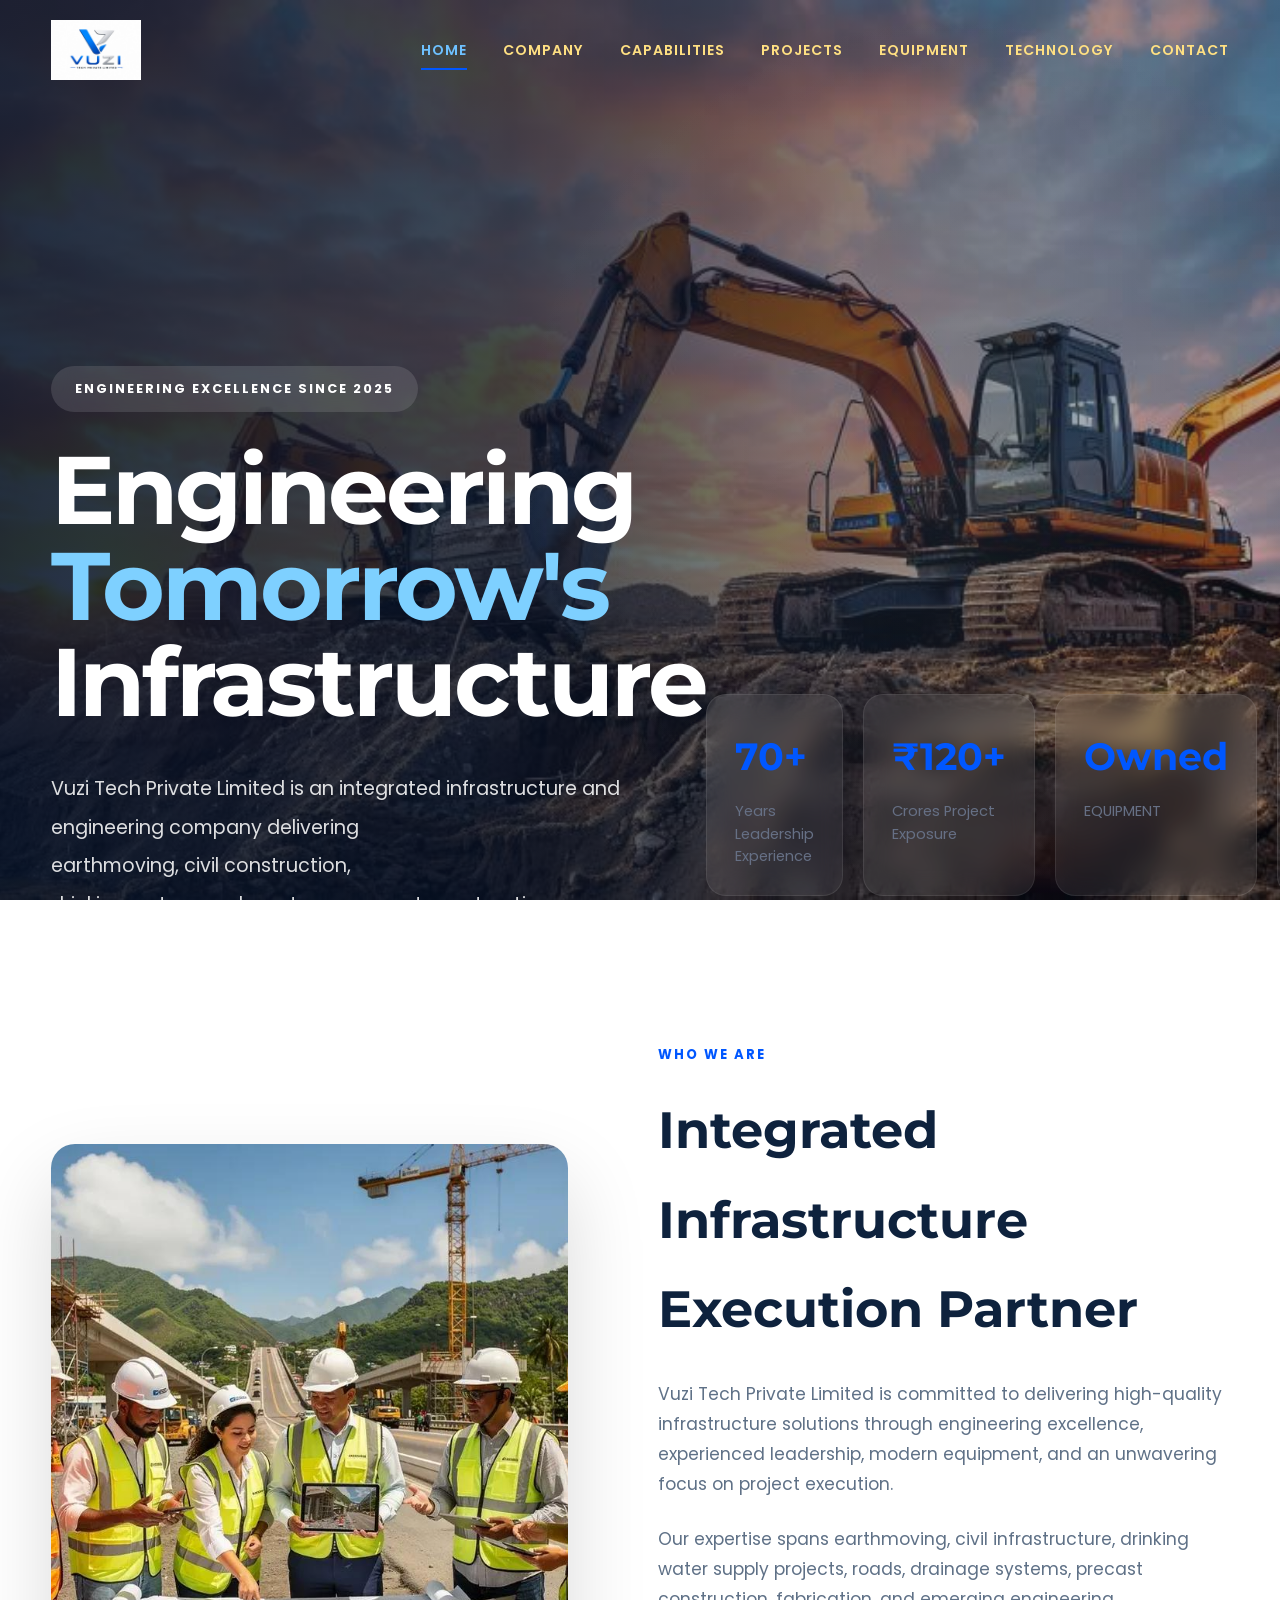
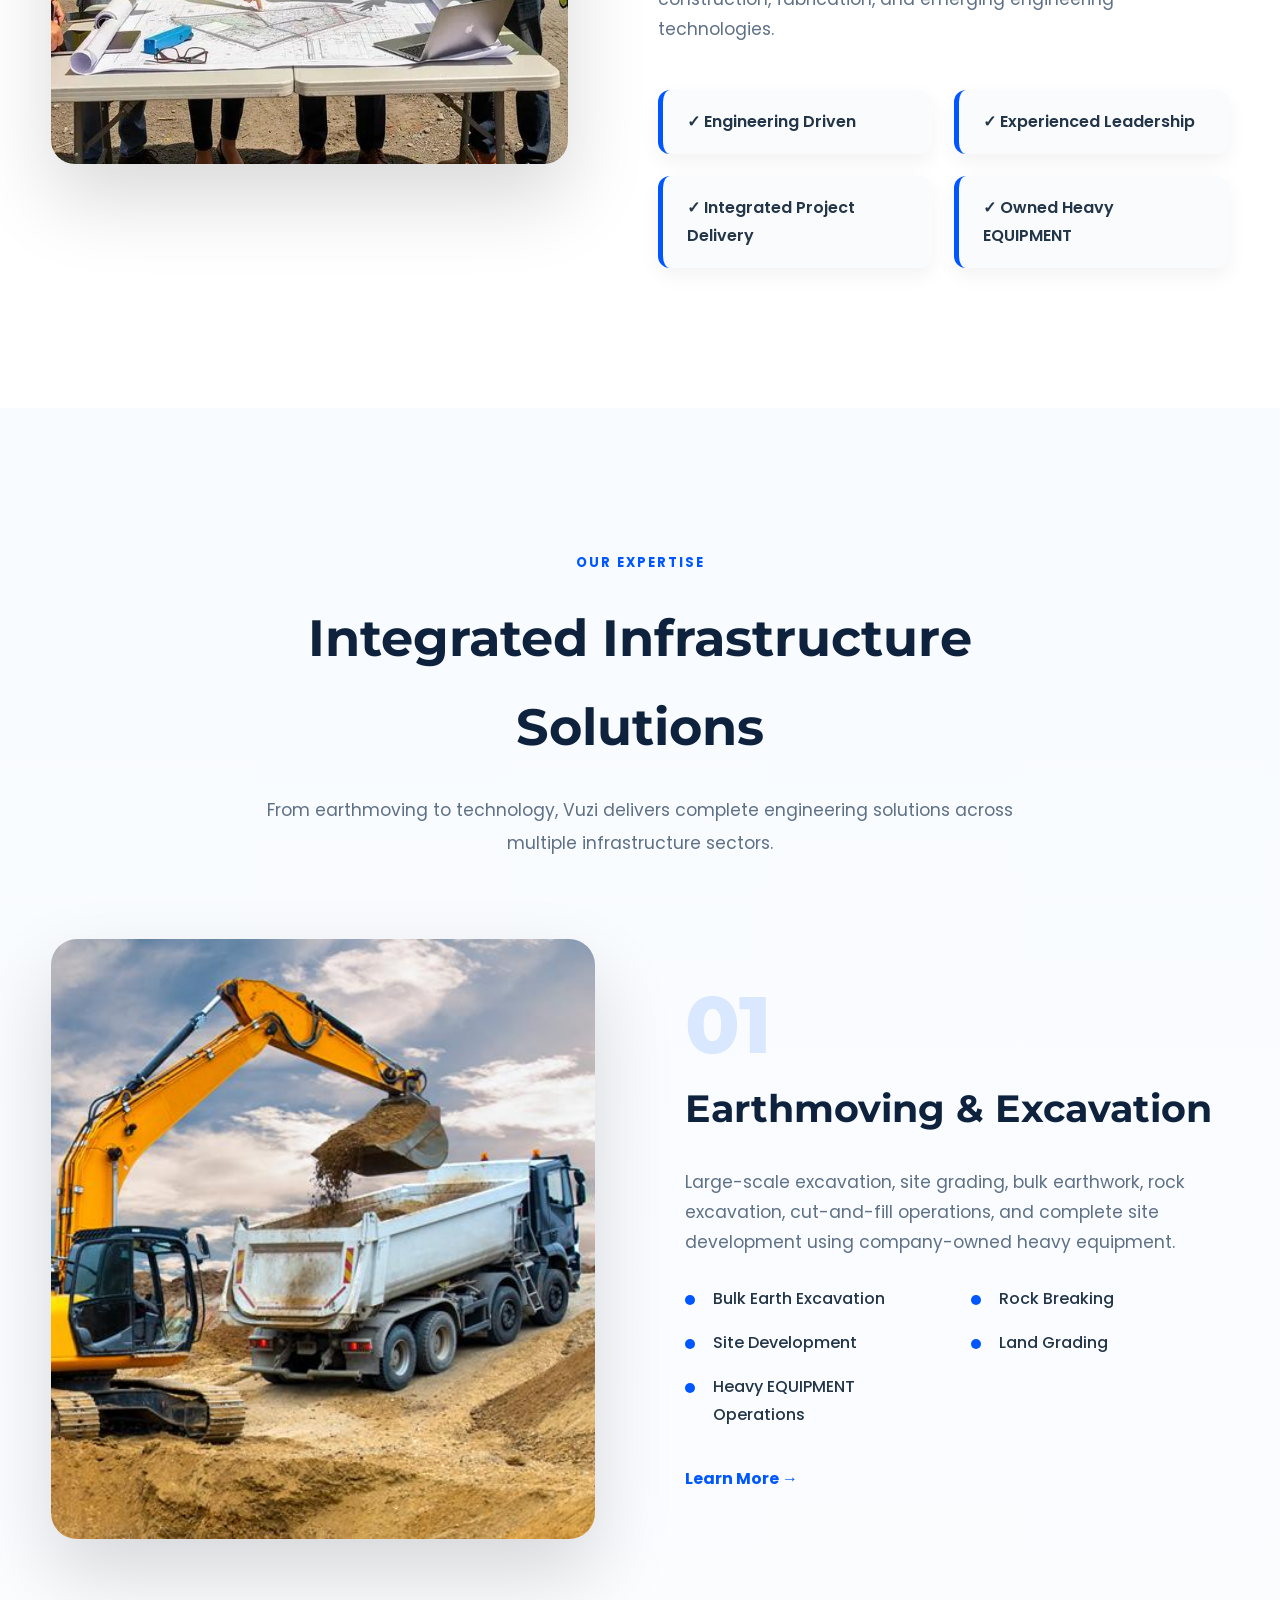
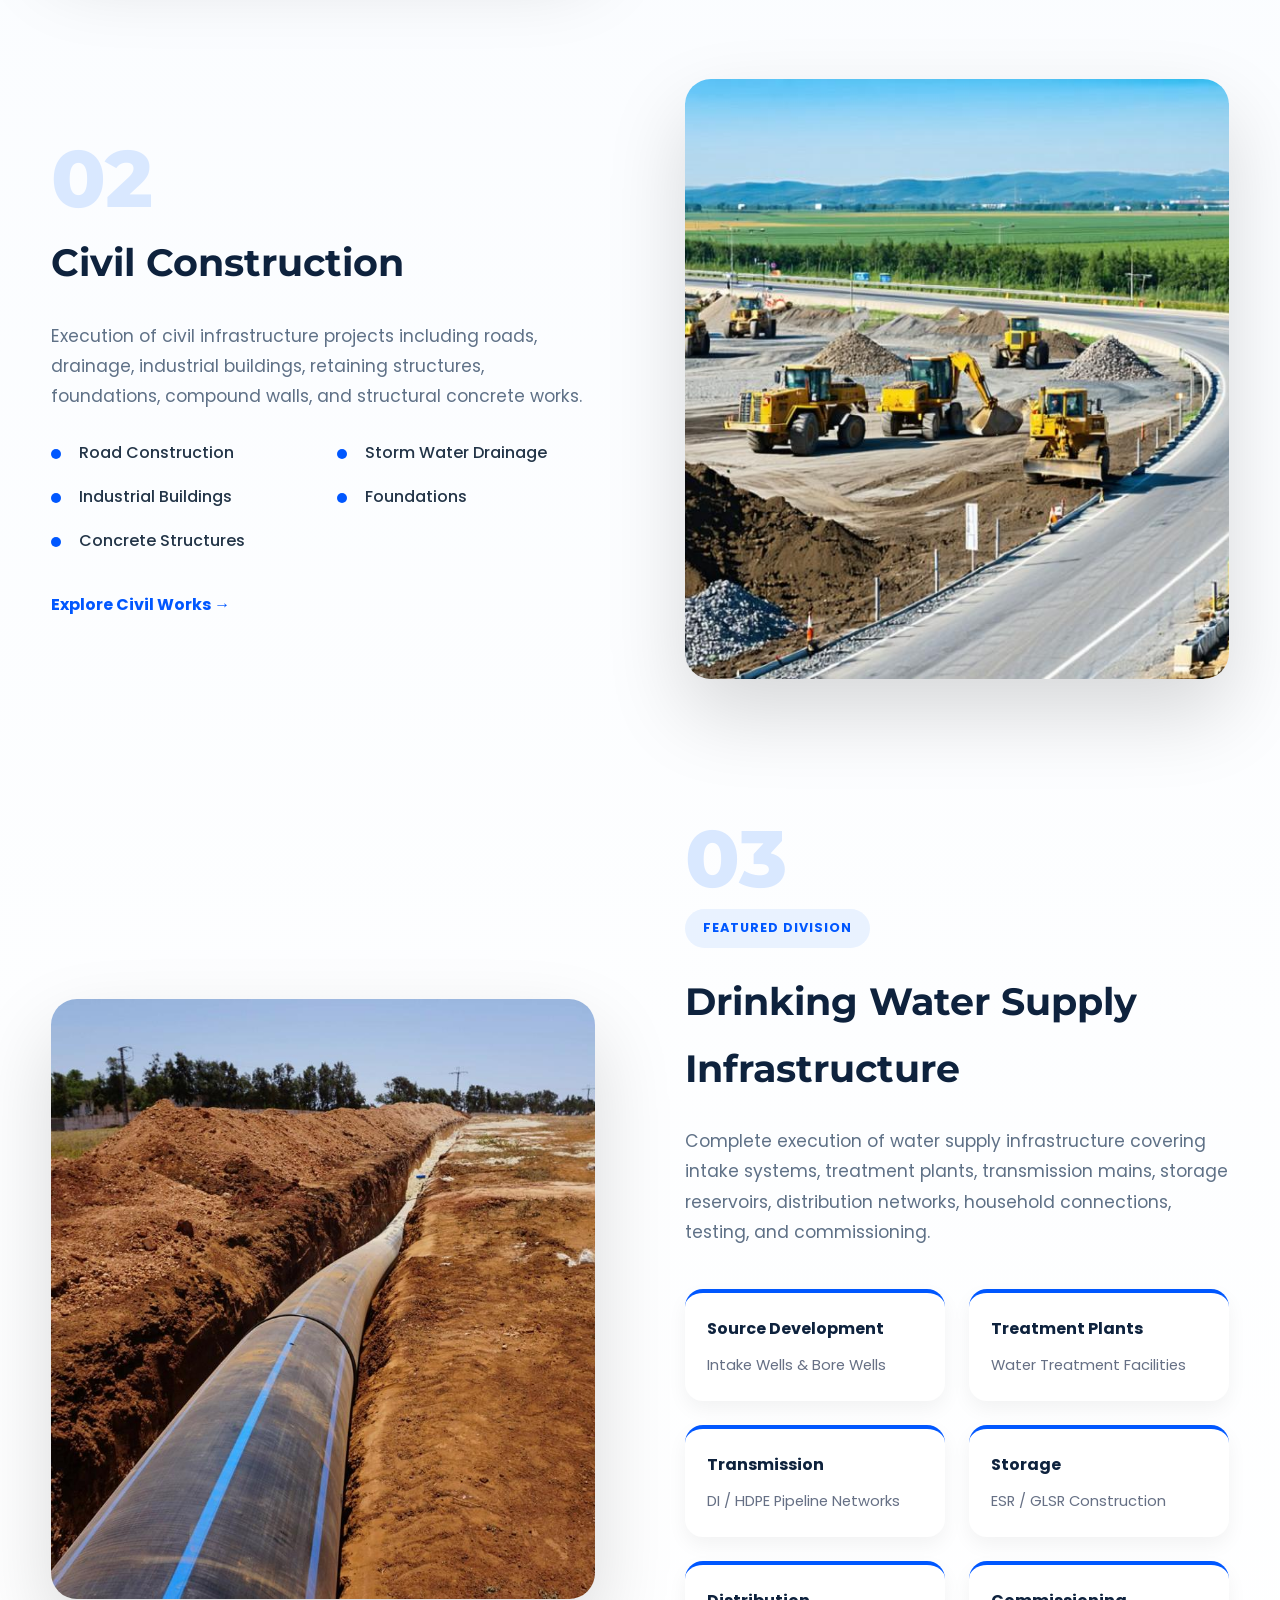
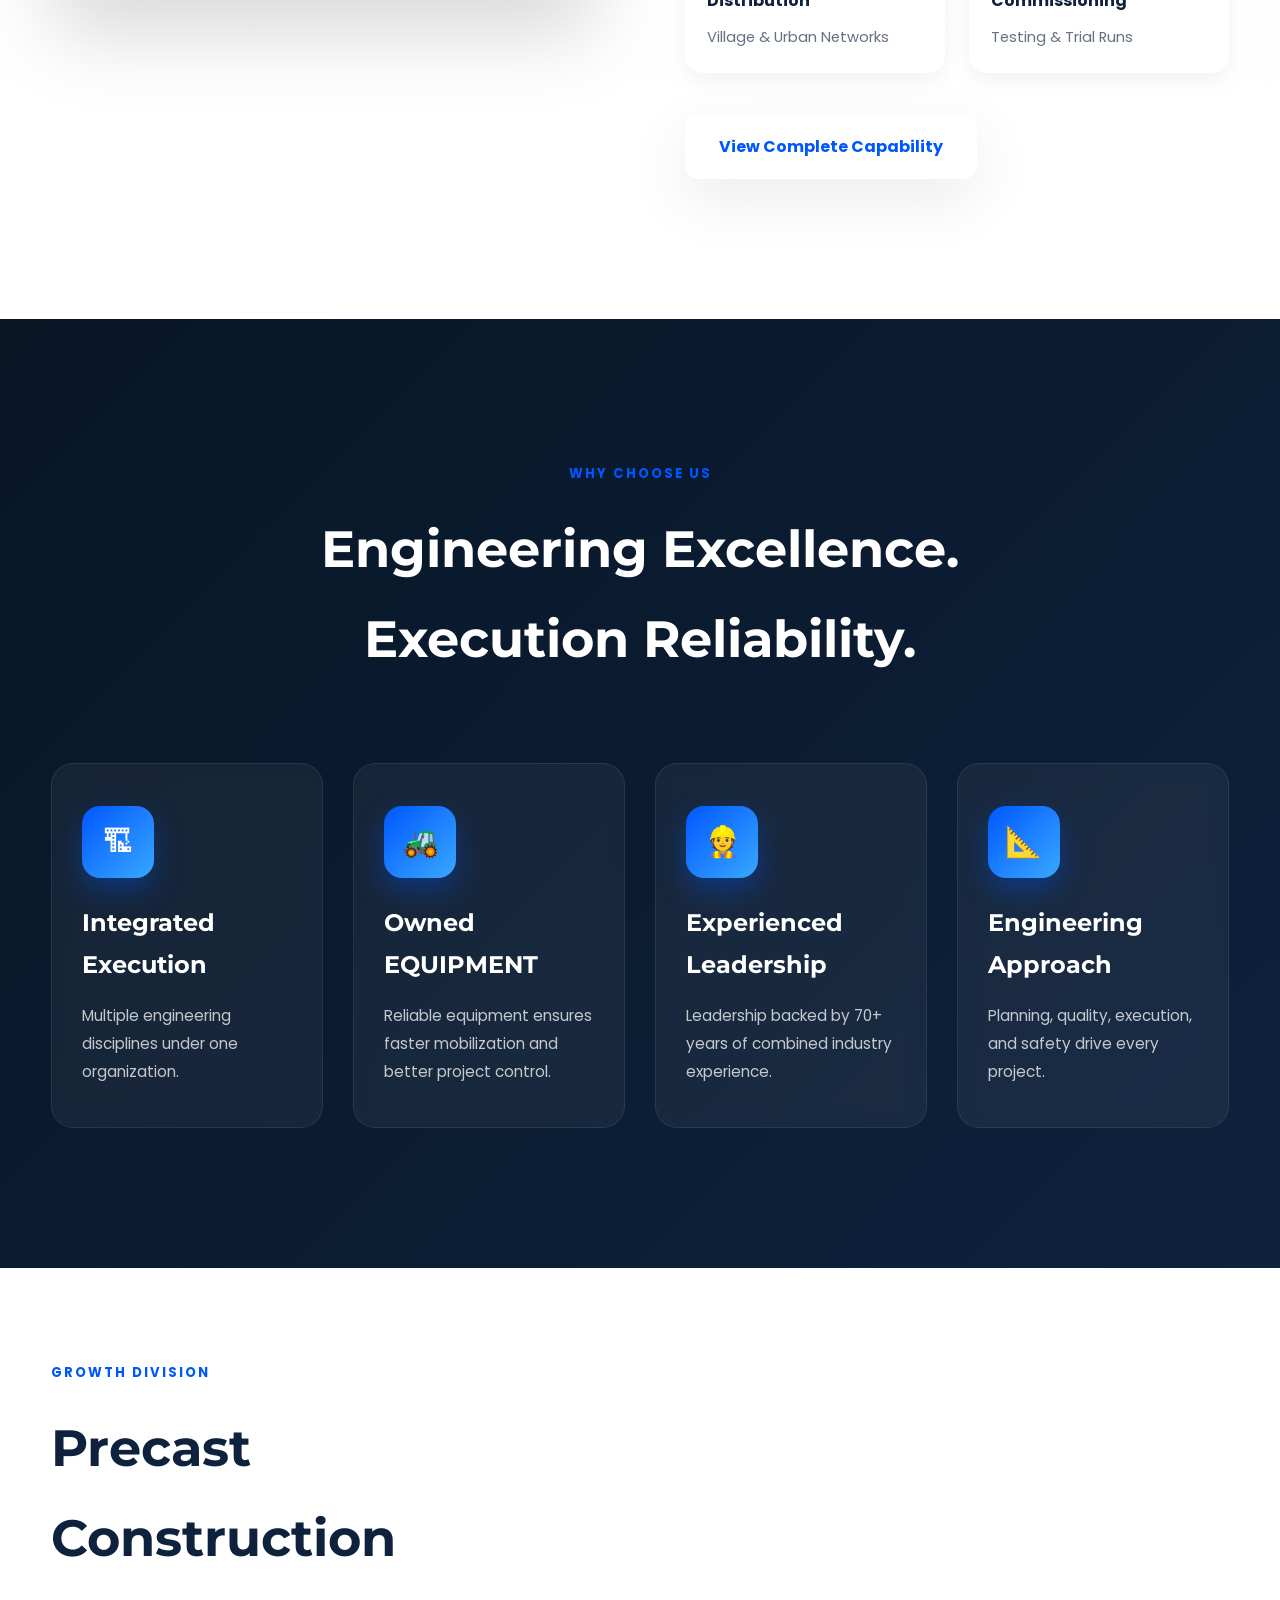
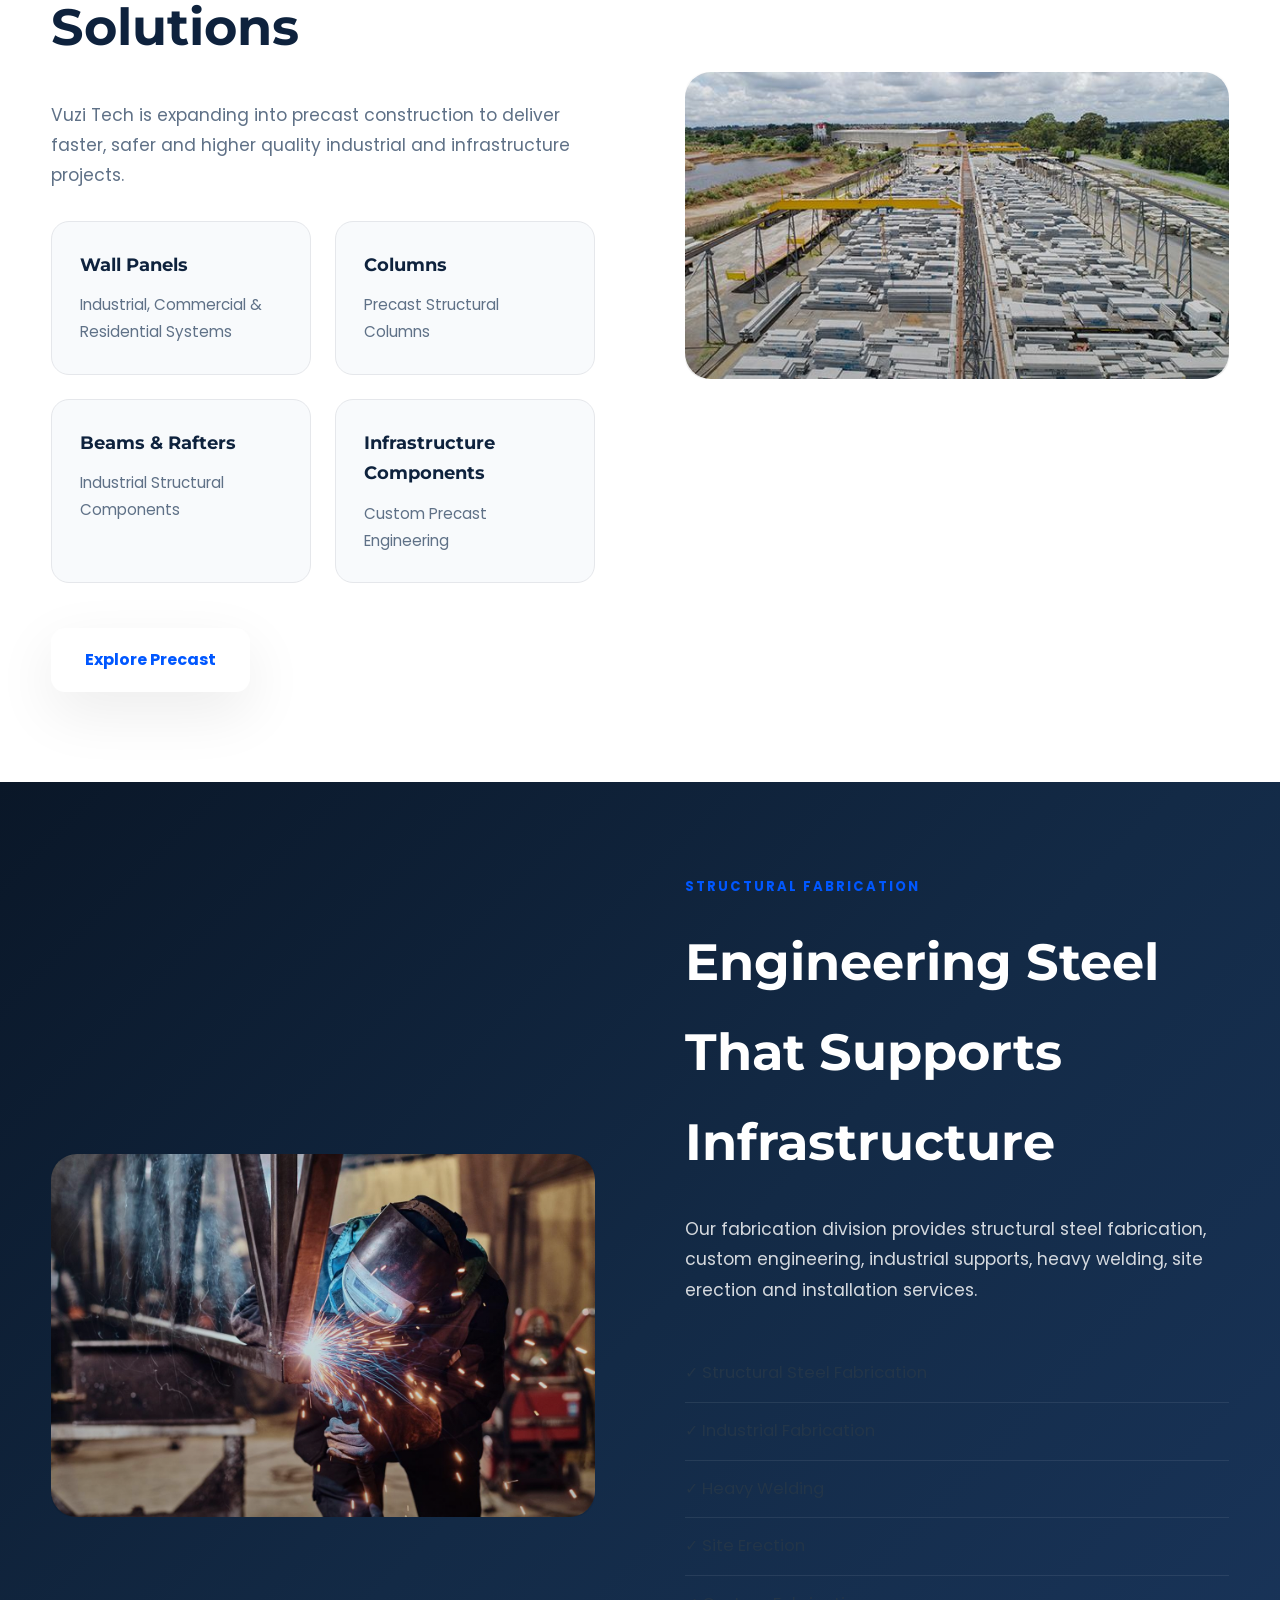
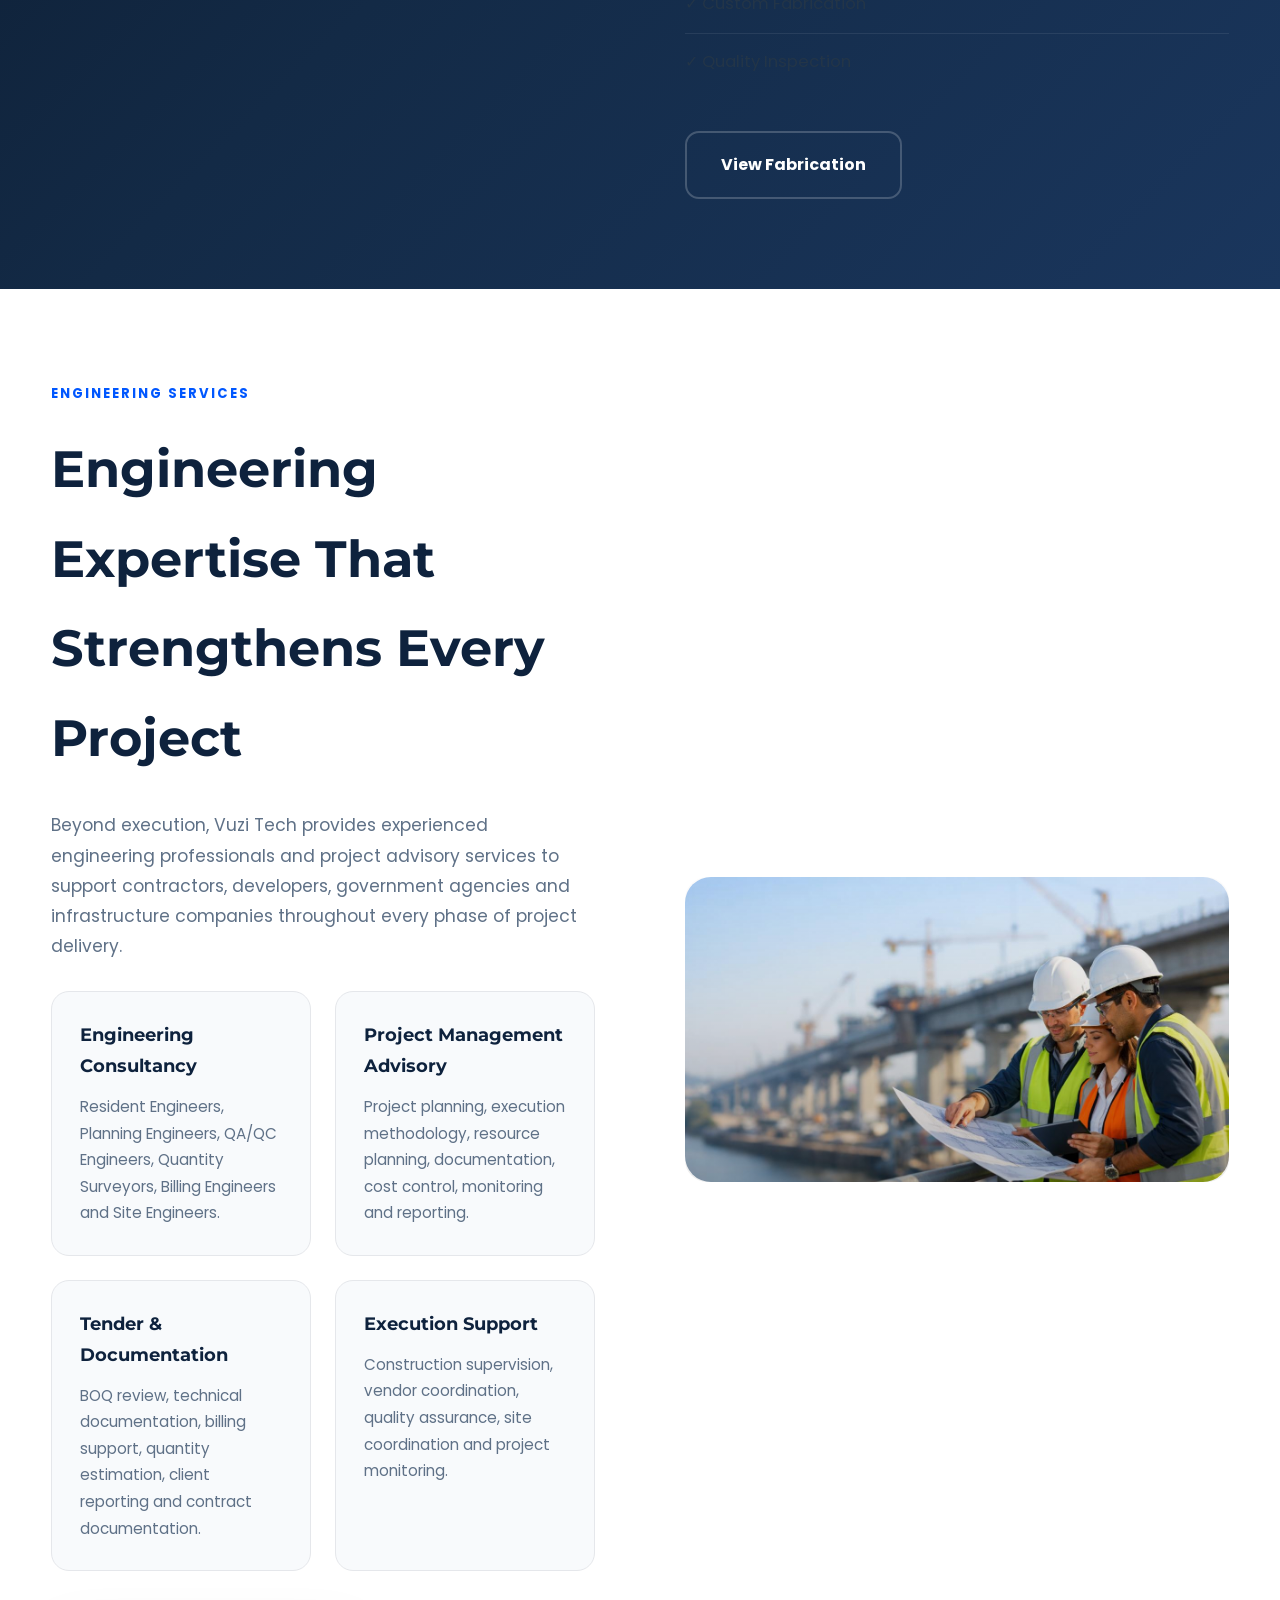
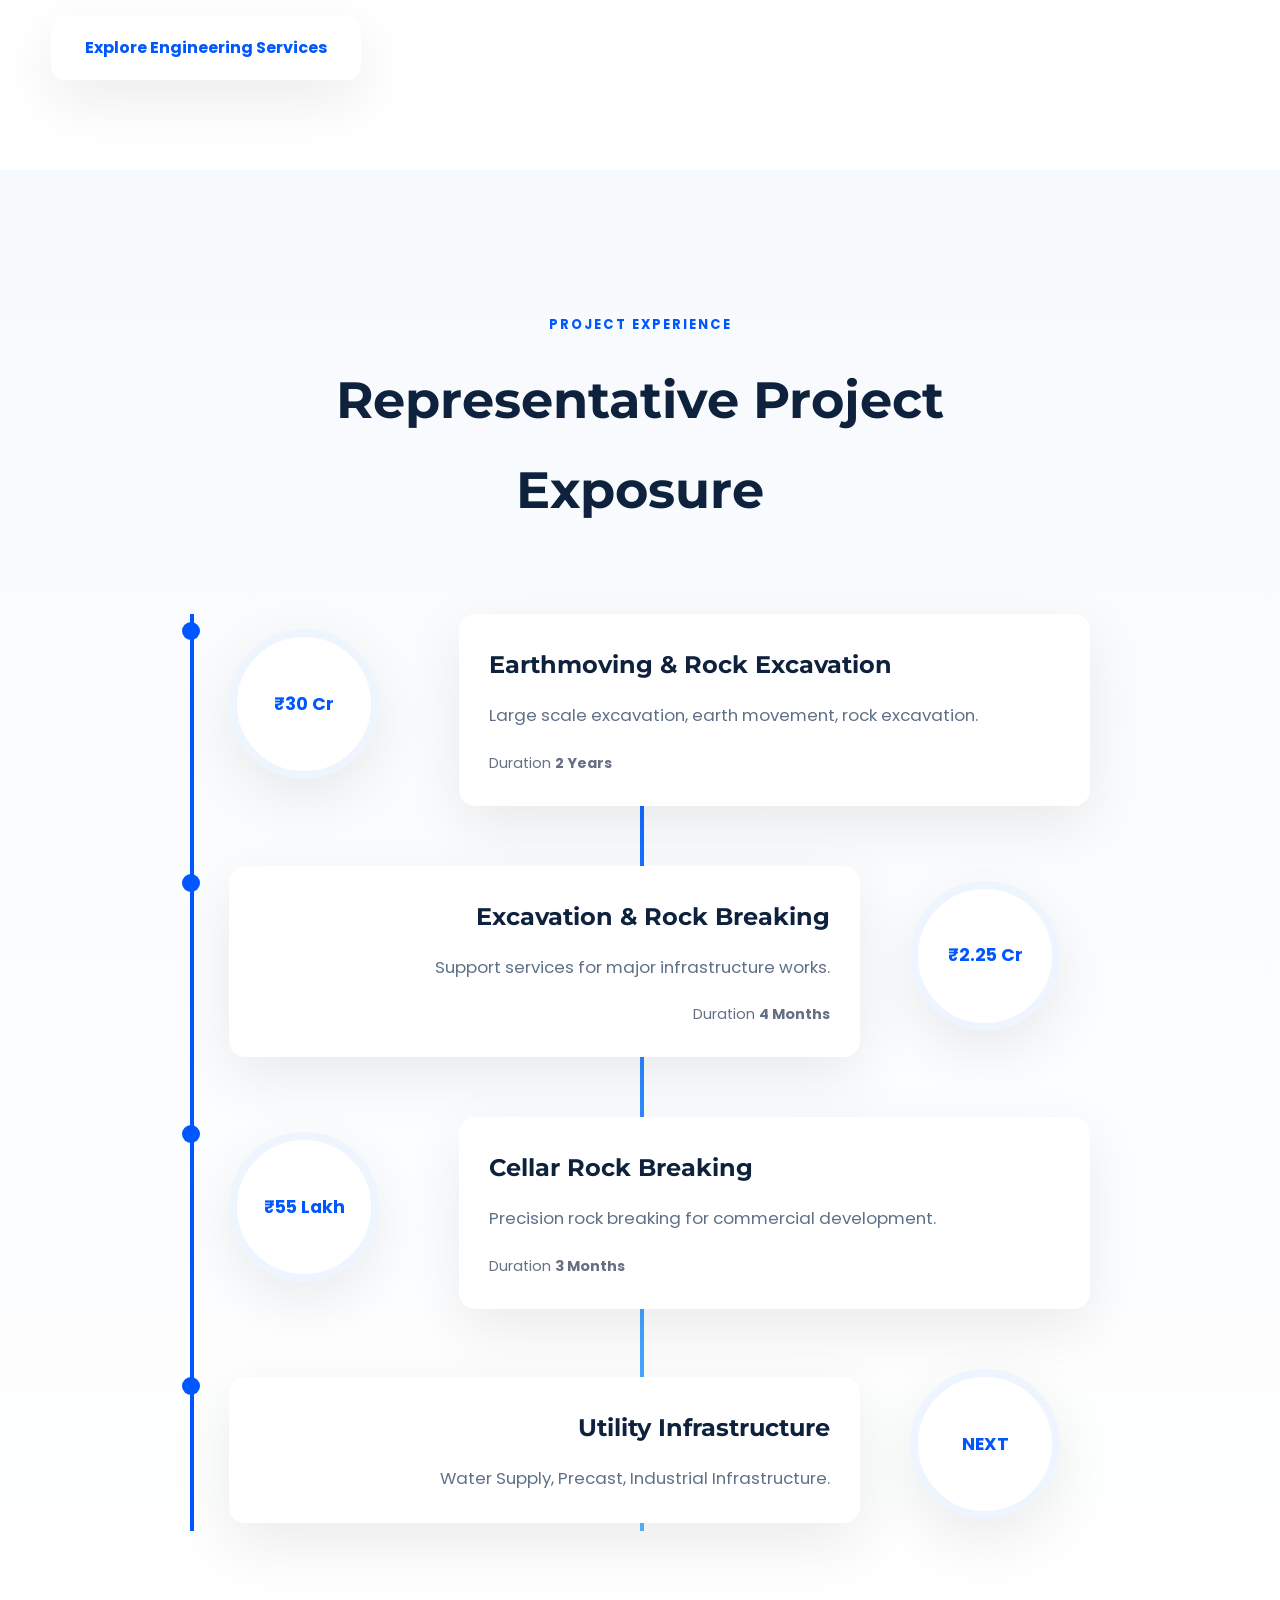
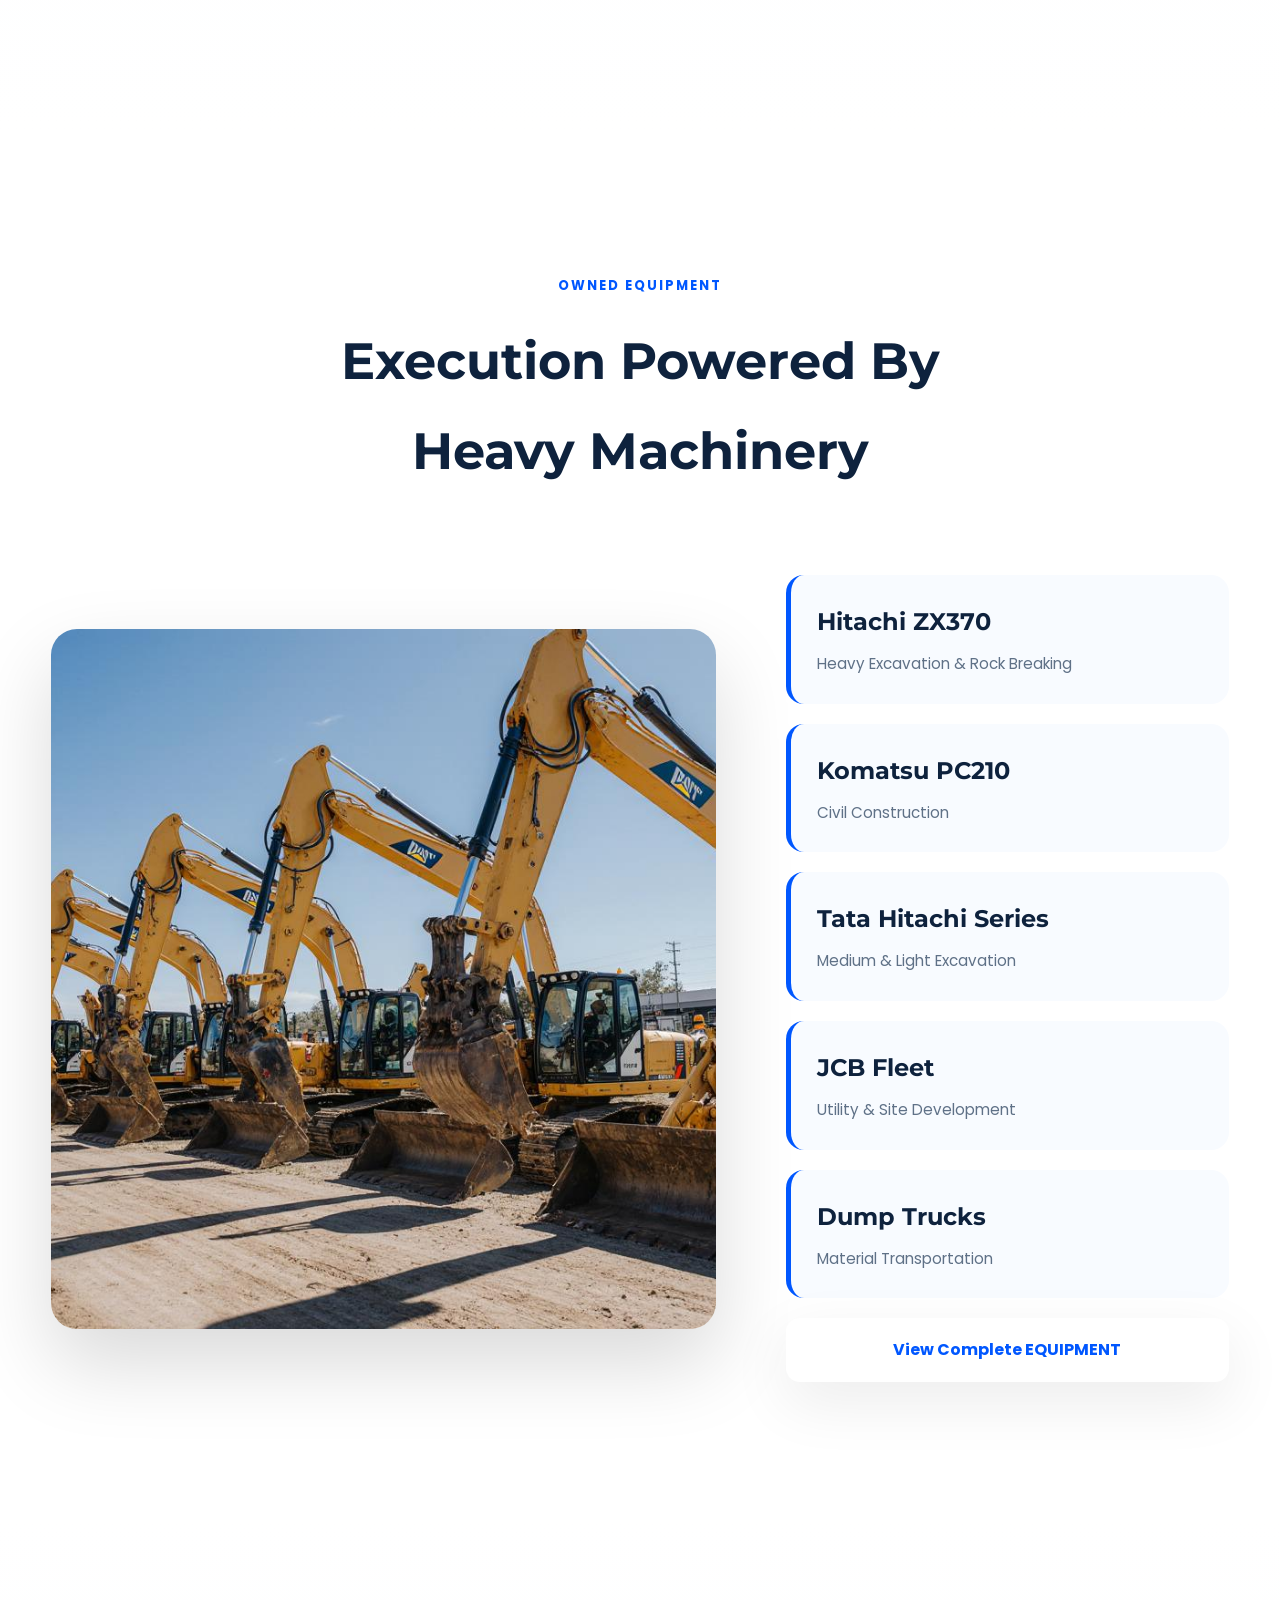
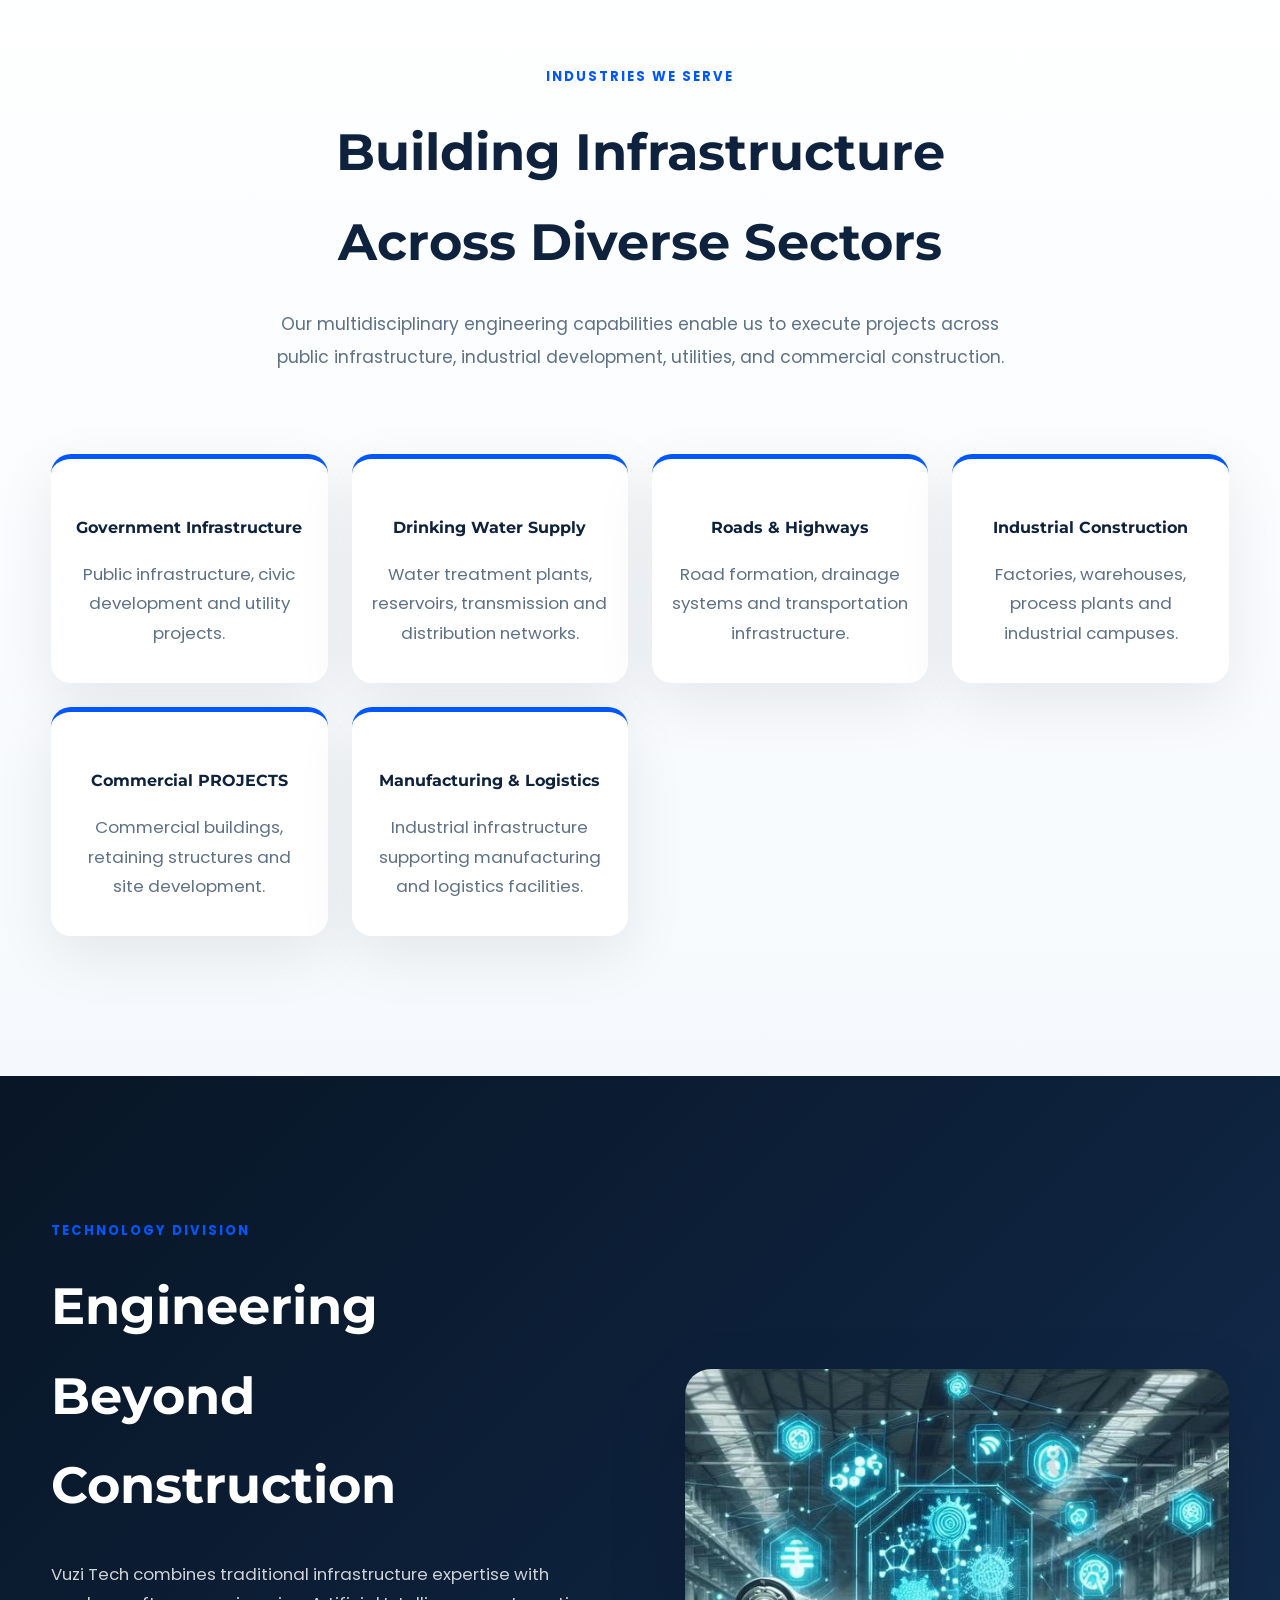
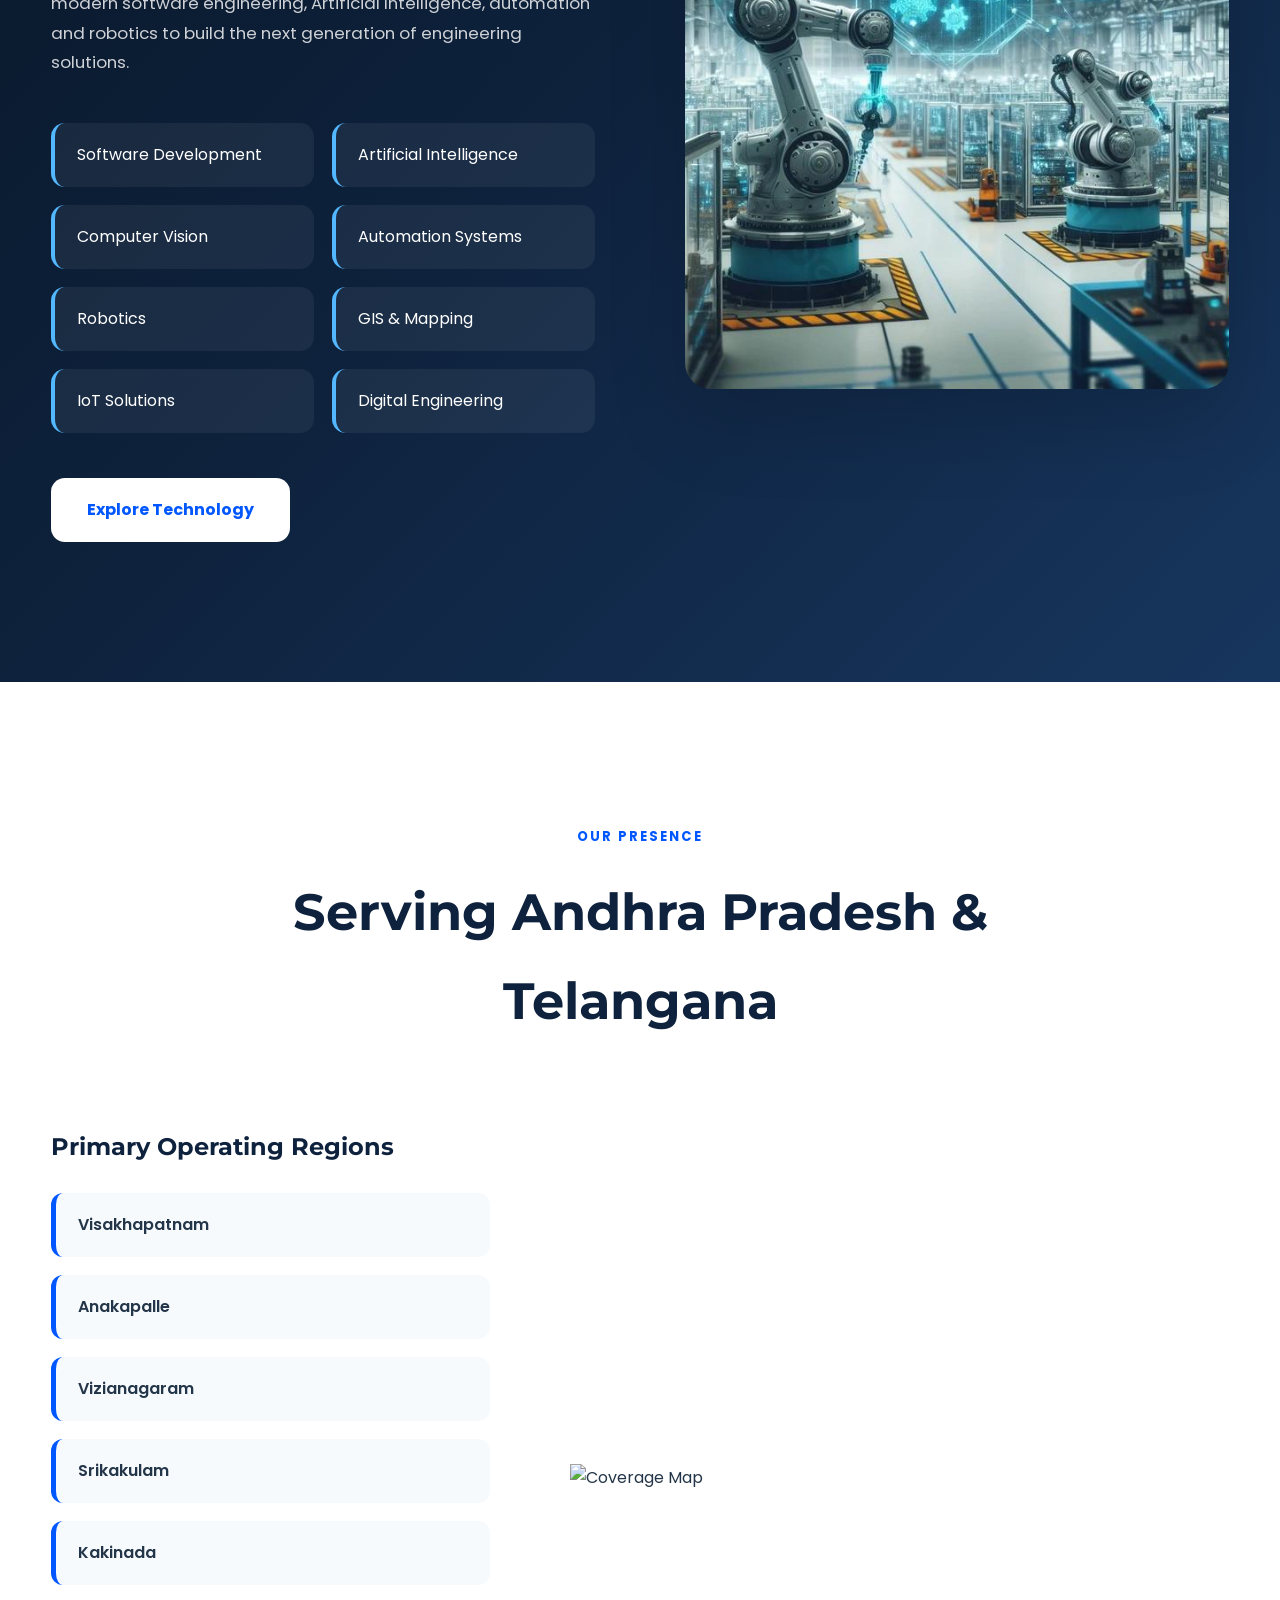
==== commit 72625df3: "Menu case fix" ====
--- a/index.html
+++ b/index.html
@@ -11,7 +11,7 @@
 </title>
 
 <meta name="description"
-content="Integrated Infrastructure Company specializing in Earthmoving, Civil Construction, Drinking Water Supply Projects, Roads, Drainage, Precast Construction, Fabrication and Technology Solutions.">
+content="Integrated Infrastructure Company specializing in Earthmoving, Civil Construction, Drinking Water Supply PROJECTS, Roads, Drainage, Precast Construction, Fabrication and Technology Solutions.">
 
 <meta name="keywords"
 content="Earthmoving, Excavation, Drinking Water Supply, Civil Construction, Precast, Fabrication, Infrastructure Company, Andhra Pradesh">
@@ -41,7 +41,57 @@
 <link
 rel="stylesheet"
 href="css/style.css">
-
+<!-- ========================================================= -->
+<!-- Browser / Theme -->
+<!-- ========================================================= -->
+
+<meta name="theme-color" content="#0057FF">
+<meta name="msapplication-TileColor" content="#0057FF">
+<meta name="msapplication-config" content="/browserconfig.xml">
+
+<!-- ========================================================= -->
+<!-- Web App -->
+<!-- ========================================================= -->
+
+<link rel="manifest" href="/site.webmanifest">
+
+<!-- ========================================================= -->
+<!-- Favicons -->
+<!-- ========================================================= -->
+
+<link rel="icon" href="/favicon.ico" sizes="any">
+<link rel="icon" type="image/png" sizes="32x32" href="/favicon-32x32.png">
+<link rel="icon" type="image/png" sizes="16x16" href="/favicon-16x16.png">
+<link rel="apple-touch-icon" sizes="180x180" href="/apple-touch-icon.png">
+
+<!-- ========================================================= -->
+<!-- Google Analytics -->
+<!-- ========================================================= -->
+
+<script async
+src="https://www.googletagmanager.com/gtag/js?id=G-4G2T6MR773">
+</script>
+
+<script>
+
+window.dataLayer = window.dataLayer || [];
+
+function gtag(){
+    dataLayer.push(arguments);
+}
+
+gtag('js', new Date());
+
+gtag('config', 'G-4G2T6MR773', {
+
+    page_title: document.title,
+    page_path: window.location.pathname,
+
+    anonymize_ip: true
+
+});
+
+</script>
 </head>
 
 <body>
@@ -128,7 +178,7 @@
 href="services.html"
 class="btn-primary">
 
-Explore Capabilities
+Explore CAPABILITIES
 
 </a>
 
@@ -136,7 +186,7 @@
 href="projects.html"
 class="btn-secondary">
 
-Our Projects
+Our PROJECTS
 
 </a>
 
@@ -180,7 +230,7 @@
 
 <span>
 
-Equipment
+EQUIPMENT
 
 </span>
 
@@ -283,7 +333,7 @@
 
 <div>
 
-✓ Owned Heavy Equipment
+✓ Owned Heavy EQUIPMENT
 
 </div>
 
@@ -360,7 +410,7 @@
 <li>Rock Breaking</li>
 <li>Site Development</li>
 <li>Land Grading</li>
-<li>Heavy Equipment Operations</li>
+<li>Heavy EQUIPMENT Operations</li>
 
 </ul>
 
@@ -613,7 +663,7 @@
 
 <h3>
 
-Owned Equipment
+Owned EQUIPMENT
 
 </h3>
 
@@ -1166,7 +1216,7 @@
 
 <img
 src="assets/fleet/fleet-main.webp"
-alt="Heavy Equipment">
+alt="Heavy EQUIPMENT">
 
 </div>
 
@@ -1259,7 +1309,7 @@
 href="fleet.html"
 class="btn-primary">
 
-View Complete Equipment
+View Complete EQUIPMENT
 
 </a>
 
@@ -1318,7 +1368,7 @@
 </div>
 
 <div class="industry-card">
-<h3>Commercial Projects</h3>
+<h3>Commercial PROJECTS</h3>
 <p>Commercial buildings, retaining structures and site development.</p>
 </div>
 
@@ -1499,7 +1549,7 @@
 href="contact.html"
 class="btn-primary">
 
-Contact Us
+CONTACT Us
 
 </a>
 
@@ -1507,7 +1557,7 @@
 href="projects.html"
 class="btn-secondary">
 
-View Projects
+View PROJECTS
 
 </a>
 
@@ -1564,13 +1614,13 @@
 
 <ul>
 
-<li><a href="about.html">About</a></li>
-
-<li><a href="projects.html">Projects</a></li>
-
-<li><a href="fleet.html">Equipment</a></li>
-
-<li><a href="contact.html">Contact</a></li>
+<li><a href="about.html">COMPANY</a></li>
+
+<li><a href="projects.html">PROJECTS</a></li>
+
+<li><a href="fleet.html">EQUIPMENT</a></li>
+
+<li><a href="contact.html">CONTACT</a></li>
 
 </ul>
 
@@ -1598,7 +1648,7 @@
 
 <li><a href="services.html">Engineering Services</a></li>
 
-<li><a href="technology.html">Technology</a></li>
+<li><a href="technology.html">TECHNOLOGY</a></li>
 
 </ul>
 
@@ -1608,7 +1658,7 @@
 
 <h4>
 
-Contact
+CONTACT
 
 </h4>
 
--- a/css/style.css
+++ b/css/style.css
@@ -3739,3 +3739,43 @@
 }
 
 }
+
+/*=========================================================
+404 PAGE
+=========================================================*/
+
+.error-hero{
+
+    background:
+    linear-gradient(
+        rgba(8,30,70,.85),
+        rgba(8,30,70,.85)
+    ),
+    url("../assets/company/company.webp")
+    center center/cover;
+
+}
+
+.error-content{
+
+    max-width:700px;
+
+    text-align:center;
+
+    margin:auto;
+
+}
+
+.error-content h1{
+
+    font-size:4.5rem;
+
+}
+
+.error-content p{
+
+    margin:30px auto;
+
+    max-width:620px;
+
+}
